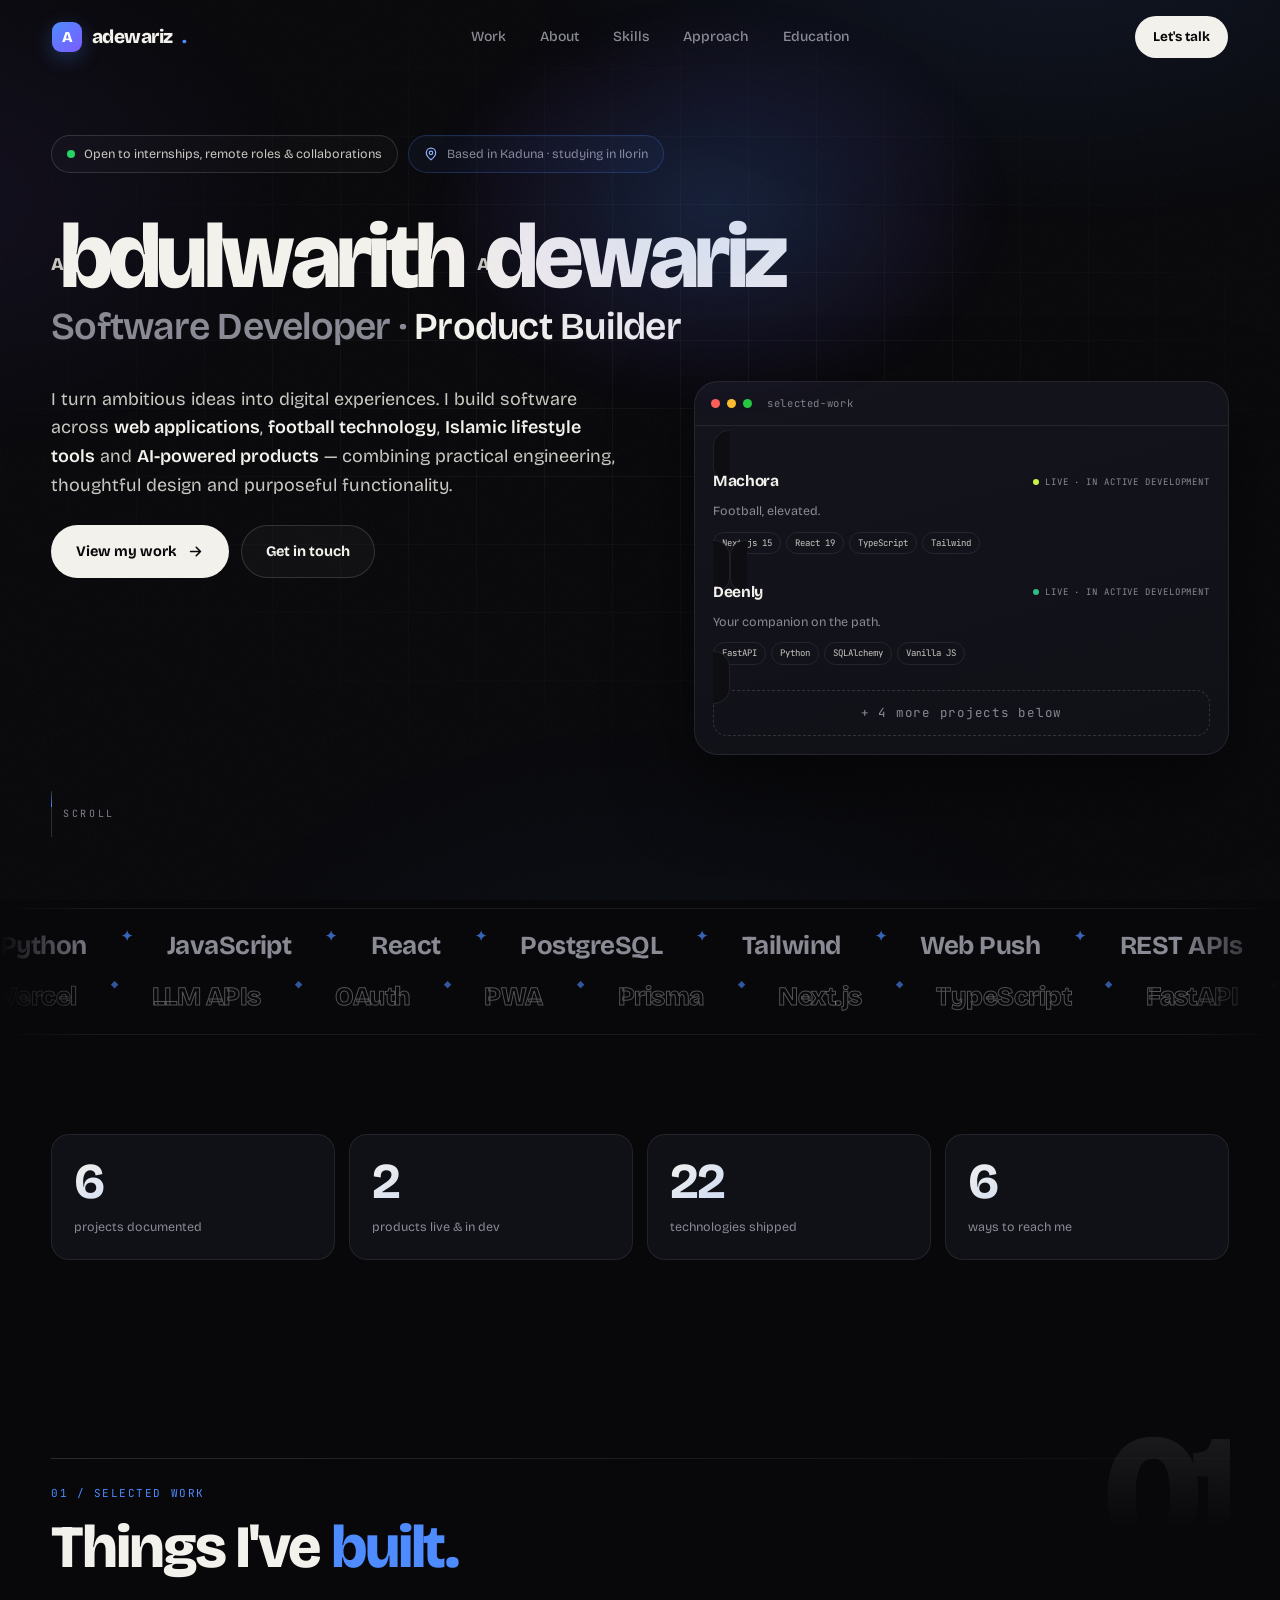
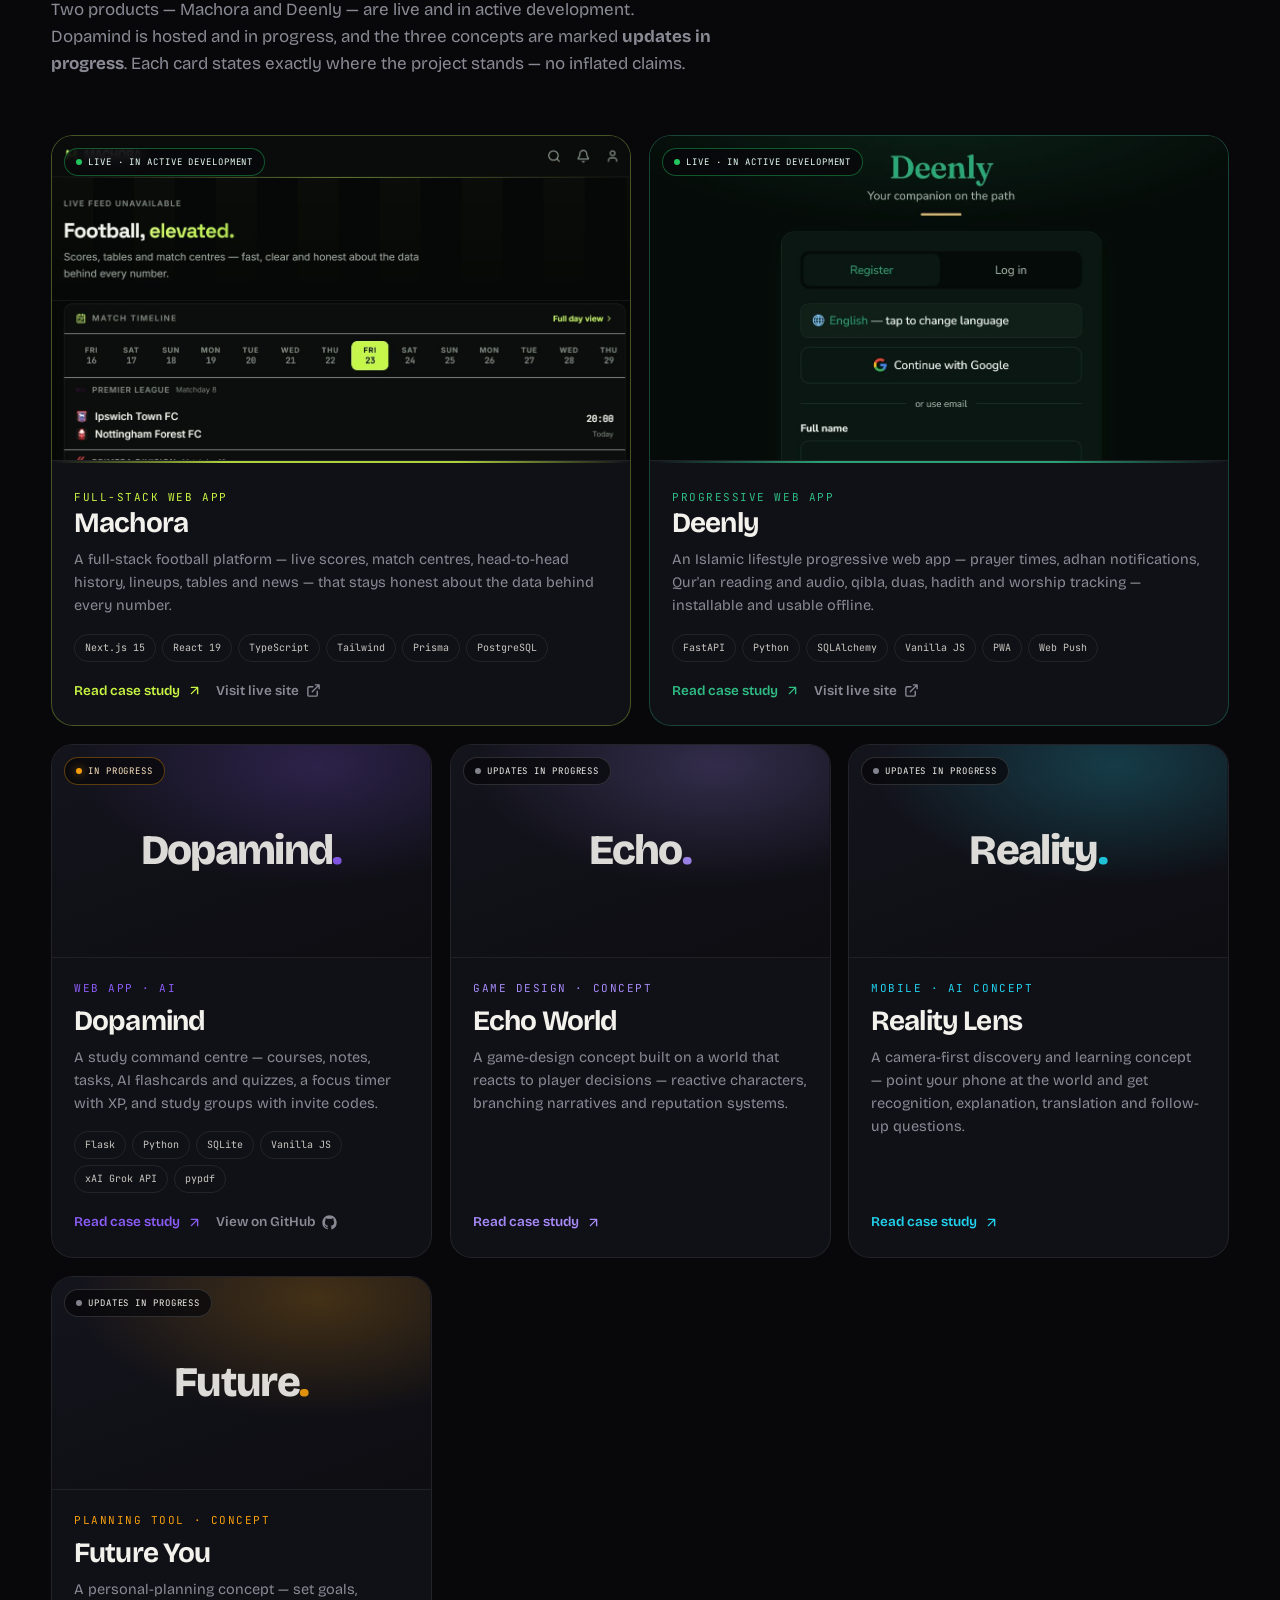
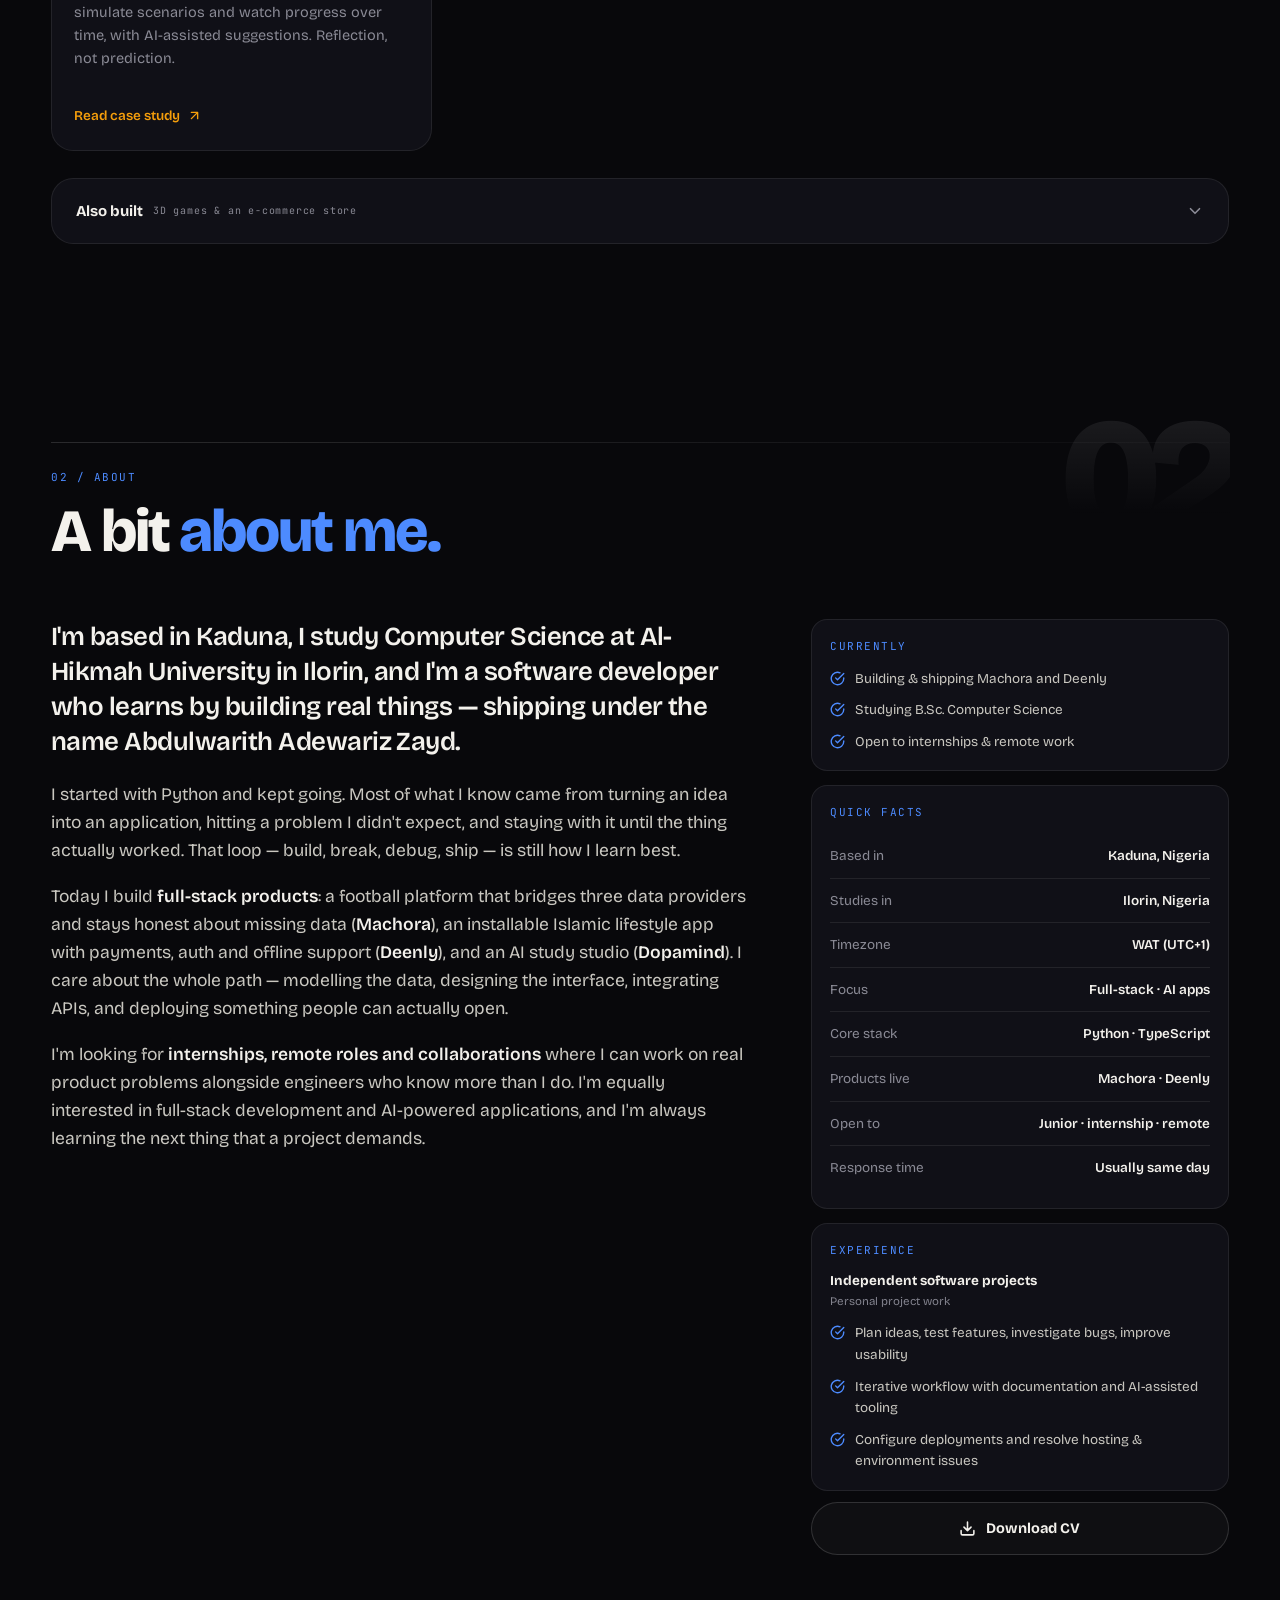
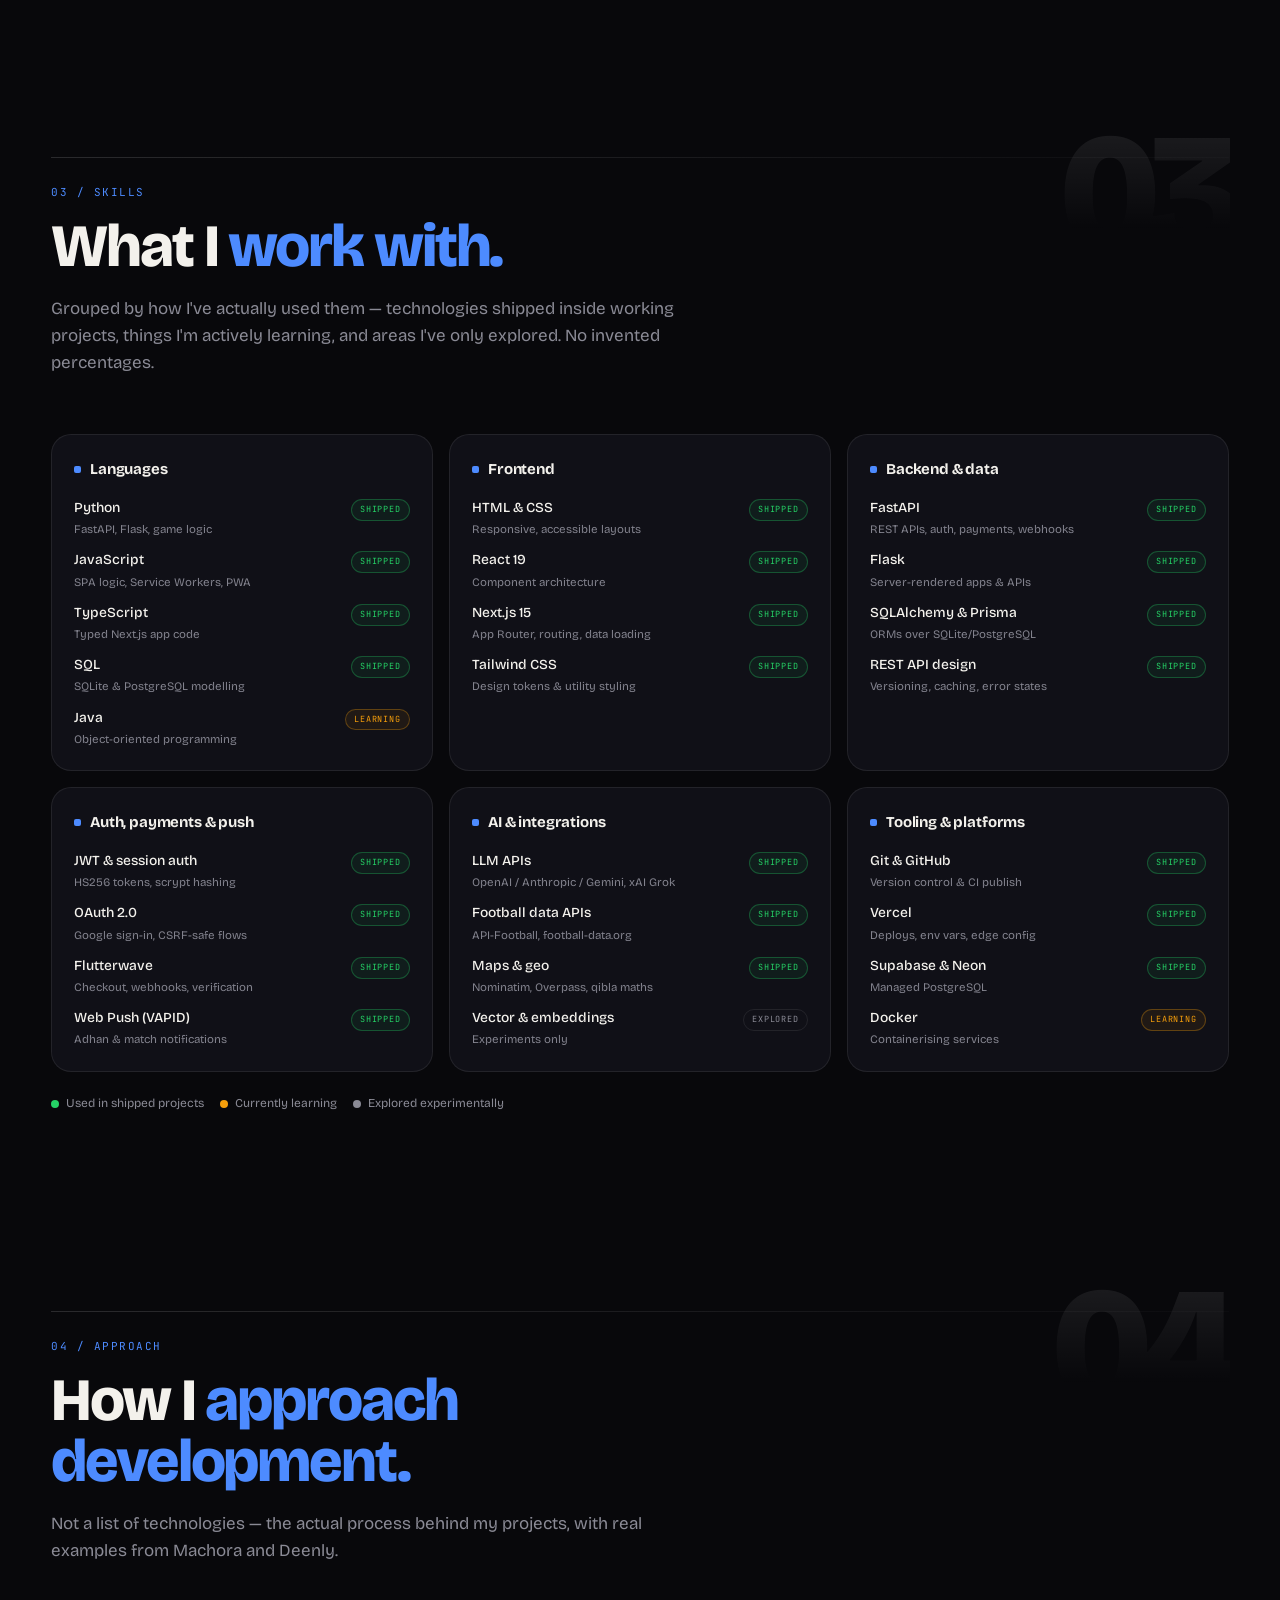
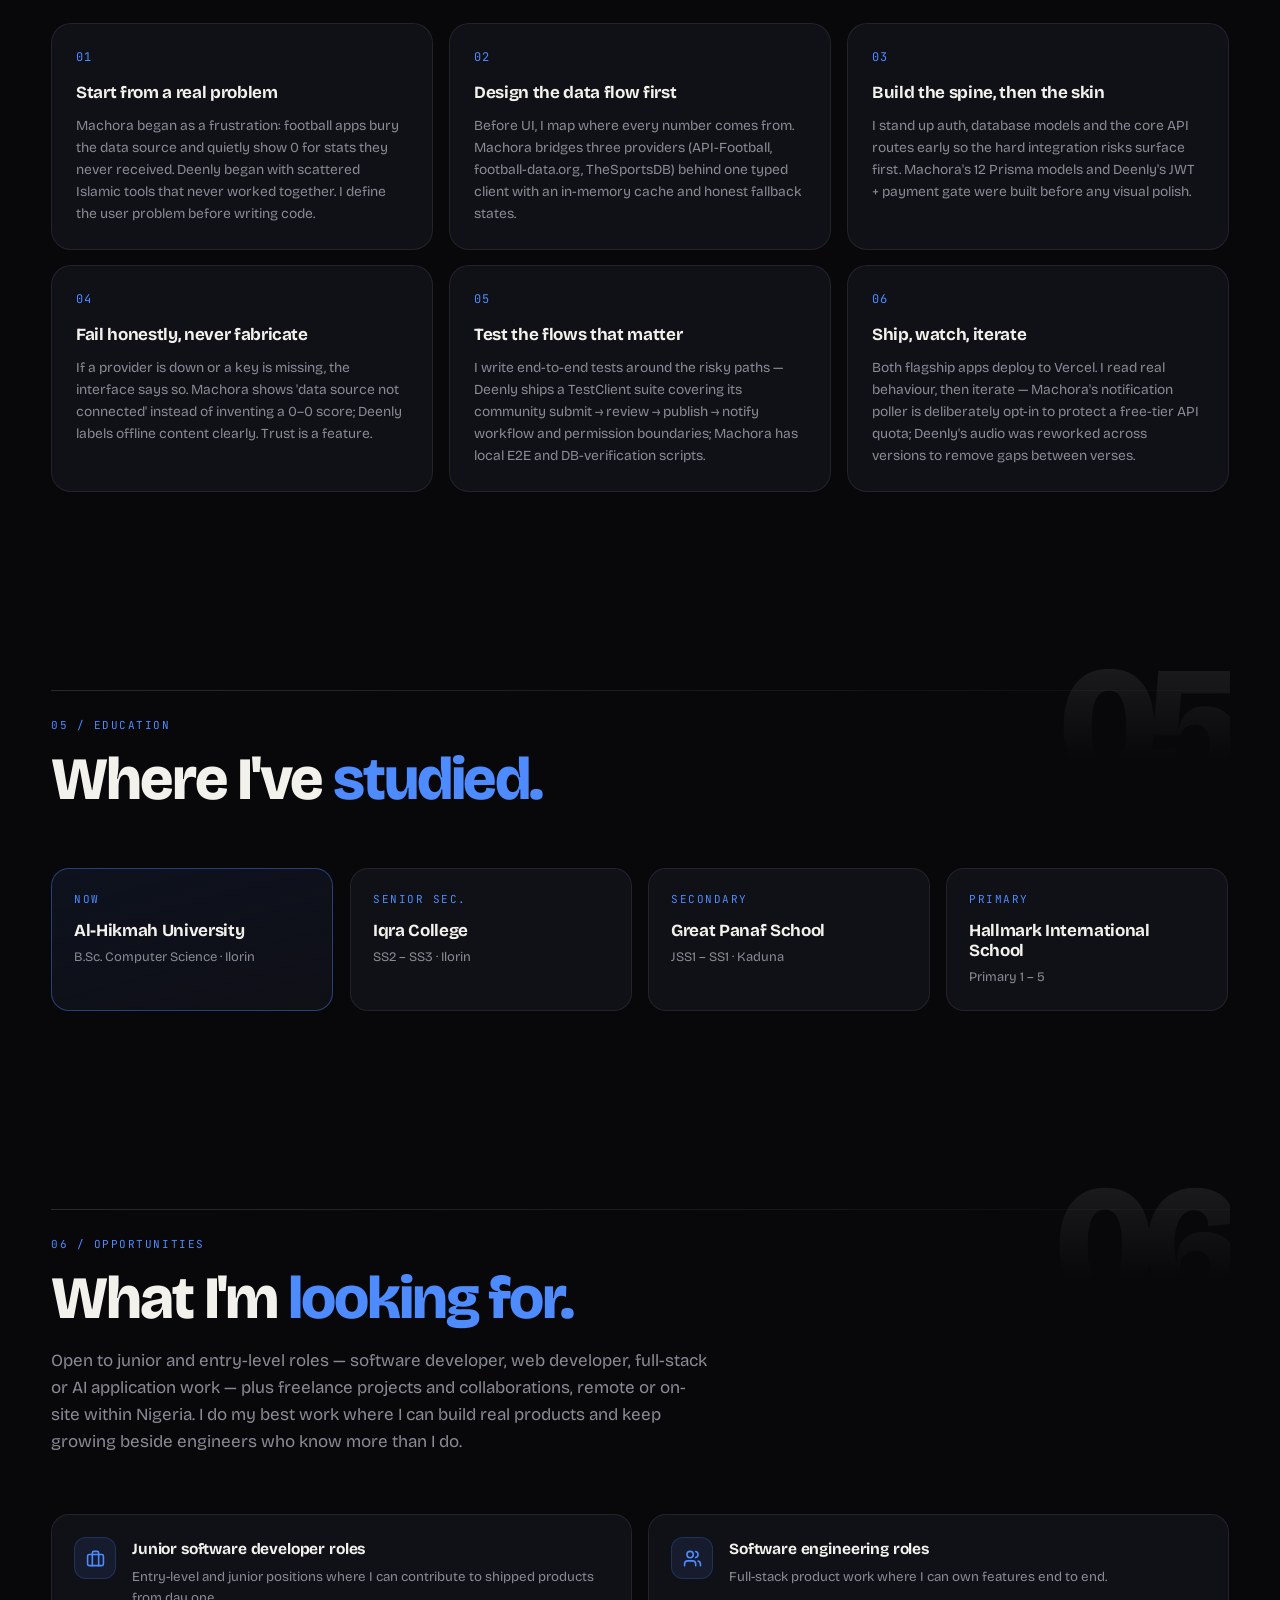
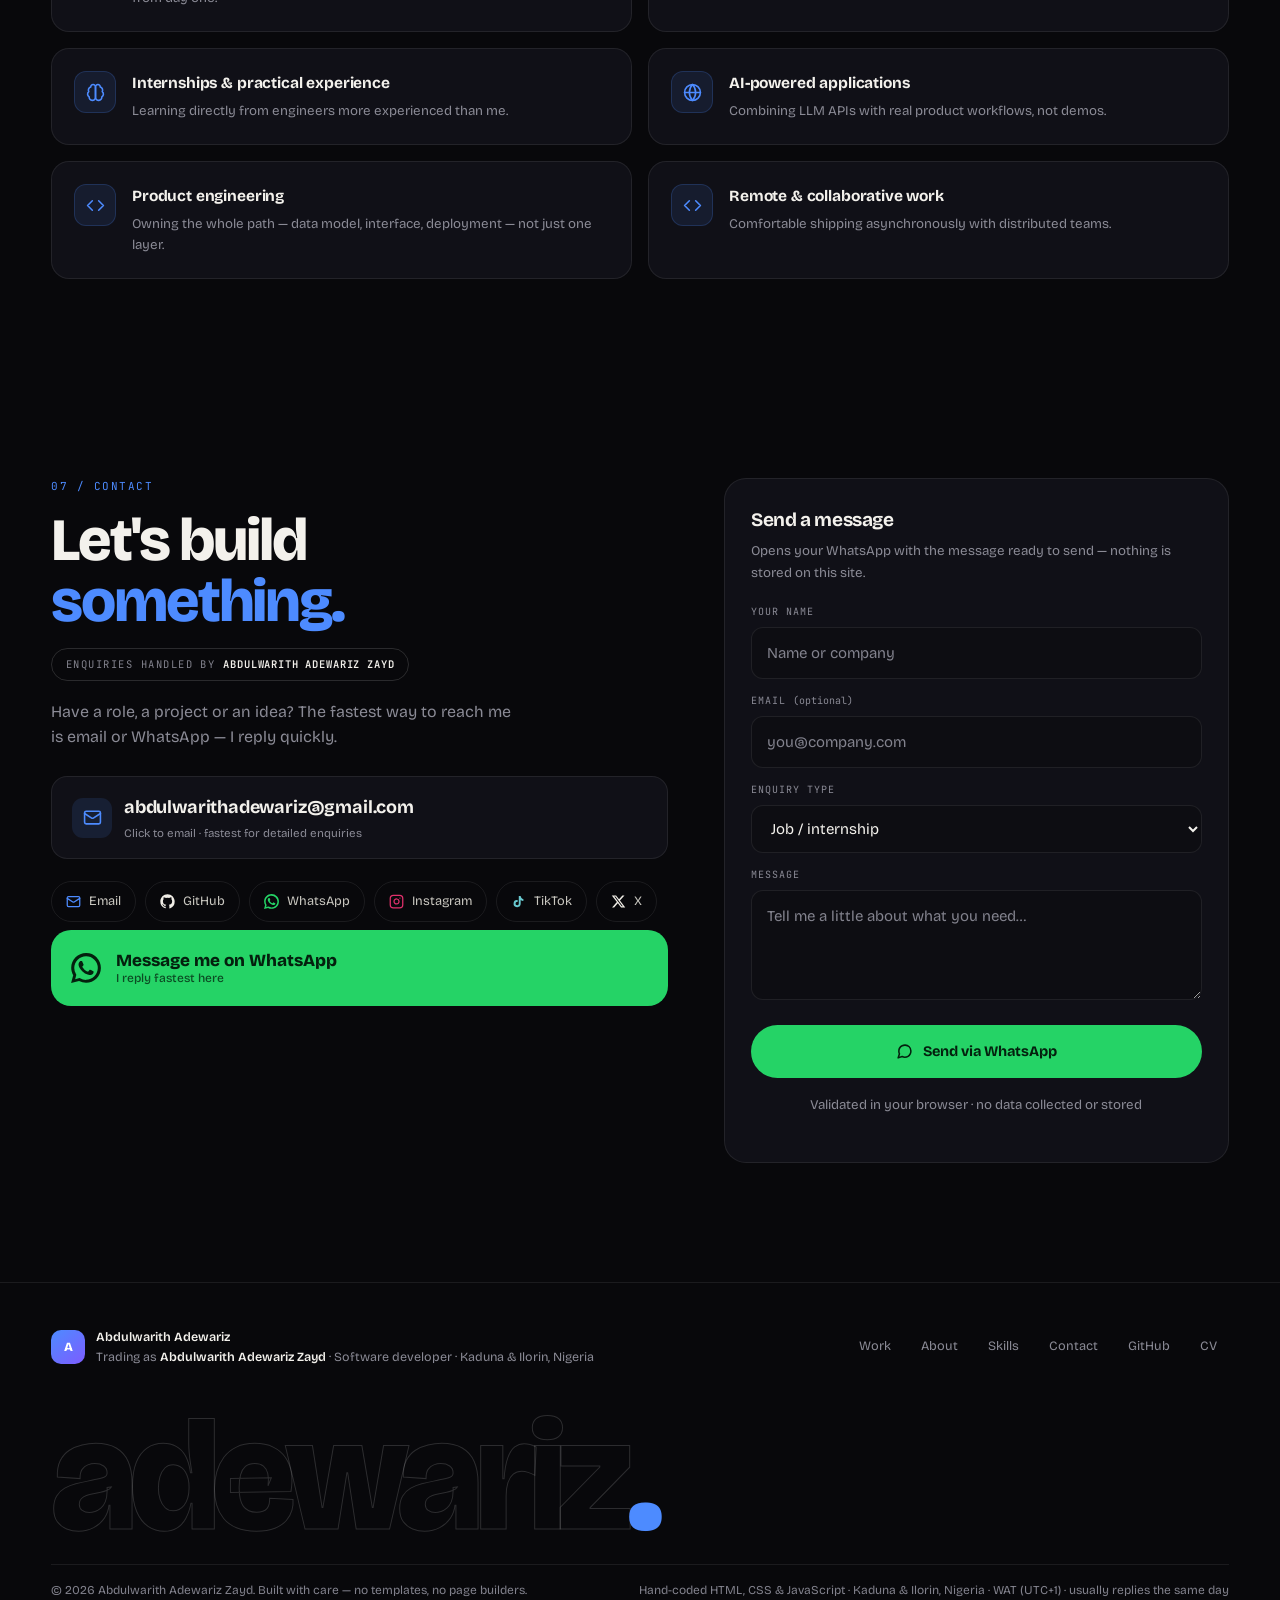
==== index.html @ 11e6216e "SEO: brand-forward title/description, Adewariz og:site_name, Person+WebSite JSON-LD graph, sitemap+r" ====
<!DOCTYPE html>
<html lang="en">
<head>
<meta charset="UTF-8">
<meta name="viewport" content="width=device-width, initial-scale=1, viewport-fit=cover">
<title>Adewariz | Abdulwarith Adewariz — Software Developer Portfolio</title>
<meta name="description" content="Adewariz is the portfolio of Abdulwarith Adewariz, a software developer in Nigeria building full-stack web apps, football technology and AI-powered products. Creator of Machora, Deenly and Dopamind.">
<meta name="author" content="Abdulwarith Adewariz">
<meta name="keywords" content="Abdulwarith Adewariz, Abdulwarith Adewariz Zayd, software developer Nigeria, full-stack developer, Python, FastAPI, Next.js, React, AI applications, Machora, Deenly, portfolio">
<meta name="robots" content="index, follow">
<link rel="canonical" href="https://adewariz.vercel.app/">

<meta name="theme-color" content="#08080b">
<meta name="color-scheme" content="dark">

<!-- Open Graph -->
<meta property="og:type" content="website">
<meta property="og:url" content="https://adewariz.vercel.app/">
<meta property="og:title" content="Adewariz — Abdulwarith Adewariz | Software Developer">
<meta property="og:description" content="Full-stack & AI-powered applications. Creator of Machora (football platform), Deenly (Islamic lifestyle PWA) and Dopamind (AI study studio).">
<meta property="og:image" content="https://adewariz.vercel.app/assets/img/og.png">
<meta property="og:image:width" content="1200">
<meta property="og:image:height" content="630">
<meta property="og:image:alt" content="Adewariz — portfolio of Abdulwarith Adewariz, software developer">
<meta property="og:site_name" content="Adewariz">
<meta property="og:locale" content="en_US">

<!-- Twitter -->
<meta name="twitter:card" content="summary_large_image">
<meta name="twitter:title" content="Adewariz — Abdulwarith Adewariz | Software Developer">
<meta name="twitter:description" content="Full-stack & AI-powered applications. Creator of Machora, Deenly and Dopamind.">
<meta name="twitter:image" content="https://adewariz.vercel.app/assets/img/og.png">
<meta name="twitter:image:alt" content="Adewariz — portfolio of Abdulwarith Adewariz, software developer">

<!-- ============================================================
     GOOGLE SEARCH CONSOLE VERIFICATION
     1. In Google Search Console choose verification by
        "HTML tag" and copy the content value (a long token).
     2. Uncomment the line below and paste the token between
        the quotes — then commit and push.
     <meta name="google-site-verification" content="PASTE_YOUR_TOKEN_HERE">
     ============================================================ -->

<link rel="icon" href="favicon.svg" type="image/svg+xml">
<link rel="apple-touch-icon" href="assets/img/icon-180.png">
<link rel="manifest" href="site.webmanifest">

<link rel="preconnect" href="https://fonts.googleapis.com">
<link rel="preconnect" href="https://fonts.gstatic.com" crossorigin>
<link rel="stylesheet" href="https://fonts.googleapis.com/css2?family=Bricolage+Grotesque:opsz,wght@12..96,400..800&family=JetBrains+Mono:wght@400;500&display=swap">

<script type="application/ld+json">
{
  "@context": "https://schema.org",
  "@graph": [
    {
      "@type": "Person",
      "@id": "https://adewariz.vercel.app/#person",
      "name": "Abdulwarith Adewariz",
      "alternateName": ["Adewariz", "Abdulwarith Adewariz Zayd"],
      "jobTitle": "Software Developer",
      "url": "https://adewariz.vercel.app/",
      "sameAs": [
        "https://github.com/abdulwarithadewariz-ux",
        "https://www.instagram.com/adewarizx18/",
        "https://www.tiktok.com/@adewarizx",
        "https://x.com/adewarizjersey"
      ],
      "knowsAbout": ["Python","JavaScript","TypeScript","React","Next.js","FastAPI","PostgreSQL","Artificial Intelligence"],
      "address": { "@type": "PostalAddress", "addressLocality": "Kaduna", "addressRegion": "Kaduna State", "addressCountry": "NG" },
      "alumniOf": { "@type": "CollegeOrUniversity", "name": "Al-Hikmah University" }
    },
    {
      "@type": "WebSite",
      "@id": "https://adewariz.vercel.app/#website",
      "name": "Adewariz",
      "alternateName": "Abdulwarith Adewariz",
      "url": "https://adewariz.vercel.app/",
      "inLanguage": "en",
      "publisher": { "@id": "https://adewariz.vercel.app/#person" },
      "about": { "@id": "https://adewariz.vercel.app/#person" }
    }
  ]
}
</script>

<link rel="stylesheet" href="style.css">
<script>document.documentElement.classList.add("js");setTimeout(function(){document.documentElement.classList.add("ready")},2600);try{if(sessionStorage.getItem("adz-wipe")==="1"){document.documentElement.classList.add("arriving");sessionStorage.removeItem("adz-wipe");}}catch(e){}</script>
</head>
<body>
<a class="skip" href="#main">Skip to content</a>

<!-- entry curtain: the monogram lands, then the wordmark unfolds out of it -->
<div id="pre" aria-hidden="true">
  <div class="p-cols"><span></span><span></span><span></span></div>
  <div class="p-stage">
    <div class="p-in">
      <div class="p-word">
        <span class="p-a">A<i class="p-ring"></i></span><span class="p-rest"><b style="--i:0">d</b><b style="--i:1">e</b><b style="--i:2">w</b><b style="--i:3">a</b><b style="--i:4">r</b><b style="--i:5">i</b><b style="--i:6">z</b><b class="p-dot" style="--i:7">.</b></span>
        <span class="p-sheen"></span>
      </div>
      <div class="p-sub">software developer <i>·</i> kaduna &amp; ilorin, nigeria</div>
      <div class="p-bar"><b></b></div>
    </div>
    <div class="p-pct"><span id="pPct">0</span><em>%</em></div>
  </div>
</div>

<!-- page-to-page wipe (internal navigation) -->
<div id="wipe" aria-hidden="true"><span></span><span></span><span></span><b class="wm">adewariz<i>.</i></b></div>

<!-- cursor spotlight (desktop only) -->
<div id="spot" aria-hidden="true"></div>

<div id="bar" aria-hidden="true"></div>

<header id="hd">
  <a class="logo" href="#home">
    <span class="lmk" aria-hidden="true">A</span> adewariz<i>.</i>
  </a>
  <nav class="top" id="topnav" aria-label="Primary">
    <a href="#work">Work</a>
    <a href="#about">About</a>
    <a href="#skills">Skills</a>
    <a href="#approach">Approach</a>
    <a href="#path">Education</a>
  </nav>
  <div style="display:flex;gap:10px;align-items:center">
    <a class="hire" href="#contact">Let's talk</a>
    <button class="burger" id="burger" aria-label="Open menu" aria-expanded="false" aria-controls="drawer"><span></span></button>
  </div>
</header>

<nav class="drawer" id="drawer" aria-label="Mobile">
  <a href="#work">Work</a>
  <a href="#about">About</a>
  <a href="#skills">Skills</a>
  <a href="#approach">Approach</a>
  <a href="#path">Education</a>
  <a href="#contact">Contact</a>
</nav>

<main id="main">

<!-- ================= HERO ================= -->
<section id="home" class="hero" aria-label="Introduction">
  <div class="wrap">
    <div class="avail-row">
      <span class="avail"><i aria-hidden="true"></i> <span id="availText">Open to internships, remote roles &amp; collaborations</span></span>
      <span class="avail loc" id="locChip">
        <svg viewBox="0 0 24 24" fill="none" stroke="currentColor" stroke-width="2" stroke-linecap="round" stroke-linejoin="round" aria-hidden="true"><path d="M20 10c0 6-8 12-8 12s-8-6-8-12a8 8 0 0 1 16 0Z"/><circle cx="12" cy="10" r="3"/></svg>
        Based in Kaduna · studying in Ilorin
      </span>
    </div>
    <h1>
      <span class="nm" id="heroName">Abdulwarith Adewariz</span>
      <span class="role">Software Developer · <b>Product Builder</b></span>
    </h1>

    <div class="hero-grid">
      <div class="hero-copy">
        <p class="lead">I turn ambitious ideas into digital experiences. I build software across <b>web applications</b>, <b>football technology</b>, <b>Islamic lifestyle tools</b> and <b>AI-powered products</b> — combining practical engineering, thoughtful design and purposeful functionality.</p>
        <div class="cta">
          <a class="btn btn-p" href="#work">View my work
            <svg viewBox="0 0 24 24" fill="none" stroke="currentColor" stroke-width="2.2" stroke-linecap="round" stroke-linejoin="round" aria-hidden="true"><path d="M5 12h14M13 6l6 6-6 6"/></svg>
          </a>
          <a class="btn btn-g" href="#contact">Get in touch</a>
        </div>
      </div>

      <div class="showcase rv" aria-label="Selected work preview">
        <div class="sc-top" aria-hidden="true"><i></i><i></i><i></i><span>selected-work</span></div>
        <div class="sc-body" id="scBody"><!-- rendered --></div>
      </div>
    </div>

    <a class="scroll-cue" href="#stats" aria-label="scroll down">
      <span class="sc-line" aria-hidden="true"><i></i></span>
      <span class="sc-txt">scroll</span>
    </a>
  </div>
</section>

<!-- ================= MARQUEE ================= -->
<div class="marquee" aria-hidden="true"><div class="mtrack" id="mq"></div><div class="mtrack rev" id="mq2"></div></div>

<!-- ================= STATS ================= -->
<section id="stats" aria-label="At a glance">
  <div class="wrap">
    <div class="stats-row" id="statsRow"><!-- rendered --></div>
  </div>
</section>

<!-- ================= WORK ================= -->
<section id="work" aria-label="Selected projects">
  <div class="wrap">
    <div class="sec-head rv">
      <span class="mono">01 / selected work</span>
      <h2>Things I've <em>built.</em></h2>
      <p>Two products — Machora and Deenly — are live and in active development. Dopamind is hosted and in progress, and the three concepts are marked <b>updates in progress</b>. Each card states exactly where the project stands — no inflated claims.</p>
    </div>
    <div class="feat" id="featGrid"><!-- rendered --></div>
    <div class="pgrid" id="projGrid"><!-- rendered --></div>

    <noscript>
      <div class="pgrid">
        <article class="pcard"><div class="pc-body"><h3><a href="projects/machora.html">Machora</a></h3><p>Full-stack football platform — live scores, match centres and head-to-head history.</p></div></article>
        <article class="pcard"><div class="pc-body"><h3><a href="projects/deenly.html">Deenly</a></h3><p>Installable Islamic lifestyle web app — prayer times, adhan notifications and Qibla direction.</p></div></article>
        <article class="pcard"><div class="pc-body"><h3><a href="projects/dopamind.html">Dopamind</a></h3><p>AI-powered study studio — courses, notes, tasks and AI-generated flashcards.</p></div></article>
        <article class="pcard"><div class="pc-body"><h3><a href="projects/echo-world.html">Echo World</a></h3><p>Game-design concept — an interactive world that remembers players' choices.</p></div></article>
        <article class="pcard"><div class="pc-body"><h3><a href="projects/reality-lens.html">Reality Lens</a></h3><p>Camera-first discovery and learning concept — point your phone, learn about the world.</p></div></article>
        <article class="pcard"><div class="pc-body"><h3><a href="projects/future-you.html">Future You</a></h3><p>Interactive personal-planning concept — goal setting and scenario exploration.</p></div></article>
      </div>
    </noscript>

    <details class="more rv">
      <summary>
        <span class="mg">Also built <small>3D games &amp; an e‑commerce store</small></span>
        <svg class="chev" width="18" height="18" viewBox="0 0 24 24" fill="none" stroke="currentColor" stroke-width="2.2" stroke-linecap="round" stroke-linejoin="round" aria-hidden="true"><path d="M6 9l6 6 6-6"/></svg>
      </summary>
      <div class="more-body" id="moreBody"><!-- rendered --></div>
    </details>
  </div>
</section>

<!-- ================= ABOUT ================= -->
<section id="about" aria-label="About me">
  <div class="wrap">
    <div class="sec-head rv">
      <span class="mono">02 / about</span>
      <h2>A bit <em>about me.</em></h2>
    </div>
    <div class="about-grid">
      <div class="about-copy rv">
        <p class="hi">I'm based in Kaduna, I study Computer Science at Al-Hikmah University in Ilorin, and I'm a software developer who learns by building real things — shipping under the name <b>Abdulwarith Adewariz Zayd</b>.</p>
        <p>I started with Python and kept going. Most of what I know came from turning an idea into an application, hitting a problem I didn't expect, and staying with it until the thing actually worked. That loop — build, break, debug, ship — is still how I learn best.</p>
        <p>Today I build <b>full-stack products</b>: a football platform that bridges three data providers and stays honest about missing data (<b>Machora</b>), an installable Islamic lifestyle app with payments, auth and offline support (<b>Deenly</b>), and an AI study studio (<b>Dopamind</b>). I care about the whole path — modelling the data, designing the interface, integrating APIs, and deploying something people can actually open.</p>
        <p>I'm looking for <b>internships, remote roles and collaborations</b> where I can work on real product problems alongside engineers who know more than I do. I'm equally interested in full-stack development and AI-powered applications, and I'm always learning the next thing that a project demands.</p>
      </div>
      <div class="about-side rv">
        <div class="mini">
          <span class="mono">Currently</span>
          <ul>
            <li><svg viewBox="0 0 24 24" fill="none" stroke="currentColor" stroke-width="2.2" stroke-linecap="round" stroke-linejoin="round" aria-hidden="true"><path d="M22 11.08V12a10 10 0 1 1-5.93-9.14"/><path d="M22 4 12 14.01l-3-3"/></svg> Building &amp; shipping Machora and Deenly</li>
            <li><svg viewBox="0 0 24 24" fill="none" stroke="currentColor" stroke-width="2.2" stroke-linecap="round" stroke-linejoin="round" aria-hidden="true"><path d="M22 11.08V12a10 10 0 1 1-5.93-9.14"/><path d="M22 4 12 14.01l-3-3"/></svg> Studying B.Sc. Computer Science</li>
            <li><svg viewBox="0 0 24 24" fill="none" stroke="currentColor" stroke-width="2.2" stroke-linecap="round" stroke-linejoin="round" aria-hidden="true"><path d="M22 11.08V12a10 10 0 1 1-5.93-9.14"/><path d="M22 4 12 14.01l-3-3"/></svg> Open to internships &amp; remote work</li>
          </ul>
        </div>
        <div class="mini">
          <span class="mono">Quick facts</span>
          <div class="fact"><span>Based in</span><b>Kaduna, Nigeria</b></div>
          <div class="fact"><span>Studies in</span><b>Ilorin, Nigeria</b></div>
          <div class="fact"><span>Timezone</span><b>WAT (UTC+1)</b></div>
          <div class="fact"><span>Focus</span><b>Full-stack · AI apps</b></div>
          <div class="fact"><span>Core stack</span><b>Python · TypeScript</b></div>
          <div class="fact"><span>Products live</span><b>Machora · Deenly</b></div>
          <div class="fact"><span>Open to</span><b>Junior · internship · remote</b></div>
          <div class="fact"><span>Response time</span><b>Usually same day</b></div>
        </div>
        <div class="mini">
          <span class="mono">Experience</span>
          <p class="exp-h"><b>Independent software projects</b><span>Personal project work</span></p>
          <ul>
            <li><svg viewBox="0 0 24 24" fill="none" stroke="currentColor" stroke-width="2.2" stroke-linecap="round" stroke-linejoin="round" aria-hidden="true"><path d="M22 11.08V12a10 10 0 1 1-5.93-9.14"/><path d="M22 4 12 14.01l-3-3"/></svg> Plan ideas, test features, investigate bugs, improve usability</li>
            <li><svg viewBox="0 0 24 24" fill="none" stroke="currentColor" stroke-width="2.2" stroke-linecap="round" stroke-linejoin="round" aria-hidden="true"><path d="M22 11.08V12a10 10 0 1 1-5.93-9.14"/><path d="M22 4 12 14.01l-3-3"/></svg> Iterative workflow with documentation and AI-assisted tooling</li>
            <li><svg viewBox="0 0 24 24" fill="none" stroke="currentColor" stroke-width="2.2" stroke-linecap="round" stroke-linejoin="round" aria-hidden="true"><path d="M22 11.08V12a10 10 0 1 1-5.93-9.14"/><path d="M22 4 12 14.01l-3-3"/></svg> Configure deployments and resolve hosting &amp; environment issues</li>
          </ul>
        </div>
        <a class="btn btn-g" href="assets/cv/abdulwarith-adewariz-cv.pdf" download style="justify-content:center">
          <svg viewBox="0 0 24 24" fill="none" stroke="currentColor" stroke-width="2.2" stroke-linecap="round" stroke-linejoin="round" aria-hidden="true"><path d="M21 15v4a2 2 0 0 1-2 2H5a2 2 0 0 1-2-2v-4M7 10l5 5 5-5M12 15V3"/></svg>
          Download CV
        </a>
      </div>
    </div>
  </div>
</section>

<!-- ================= SKILLS ================= -->
<section id="skills" aria-label="Technical skills">
  <div class="wrap">
    <div class="sec-head rv">
      <span class="mono">03 / skills</span>
      <h2>What I <em>work with.</em></h2>
      <p>Grouped by how I've actually used them — technologies shipped inside working projects, things I'm actively learning, and areas I've only explored. No invented percentages.</p>
    </div>
    <div class="skills-grid" id="skillsGrid"><!-- rendered --></div>
    <div class="sk-legend rv">
      <div><i style="background:#25d366"></i> Used in shipped projects</div>
      <div><i style="background:#f59e0b"></i> Currently learning</div>
      <div><i style="background:#8a8a95"></i> Explored experimentally</div>
    </div>
  </div>
</section>

<!-- ================= APPROACH ================= -->
<section id="approach" aria-label="How I approach development">
  <div class="wrap">
    <div class="sec-head rv">
      <span class="mono">04 / approach</span>
      <h2>How I <em>approach development.</em></h2>
      <p>Not a list of technologies — the actual process behind my projects, with real examples from Machora and Deenly.</p>
    </div>
    <div class="appr-grid" id="apprGrid"><!-- rendered --></div>
  </div>
</section>

<!-- ================= EDUCATION ================= -->
<section id="path" aria-label="Education">
  <div class="wrap">
    <div class="sec-head rv">
      <span class="mono">05 / education</span>
      <h2>Where I've <em>studied.</em></h2>
    </div>
    <div class="edu-grid" id="eduGrid"><!-- rendered --></div>
  </div>
</section>

<!-- ================= CAREER ================= -->
<section id="career" aria-label="Career interests">
  <div class="wrap">
    <div class="sec-head rv">
      <span class="mono">06 / opportunities</span>
      <h2>What I'm <em>looking for.</em></h2>
      <p>Open to junior and entry-level roles — software developer, web developer, full-stack or AI application work — plus freelance projects and collaborations, remote or on-site within Nigeria. I do my best work where I can build real products and keep growing beside engineers who know more than I do.</p>
    </div>
    <div class="intr-grid" id="intrGrid"><!-- rendered --></div>
  </div>
</section>

<!-- ================= CONTACT ================= -->
<section id="contact" aria-label="Contact">
  <div class="wrap contact-grid">
    <div class="contact-lead rv">
      <span class="mono" style="color:var(--a);display:block;margin-bottom:14px">07 / contact</span>
      <h2>Let's build <em>something.</em></h2>
      <span class="biz-tag">Enquiries handled by <b>Abdulwarith Adewariz Zayd</b></span>
      <p style="color:var(--mut);margin-top:18px;max-width:46ch">Have a role, a project or an idea? The fastest way to reach me is email or WhatsApp — I reply quickly.</p>

      <a class="big-mail" href="mailto:abdulwarithadewariz@gmail.com?subject=Hello%20Abdulwarith" id="mailCard">
        <span class="cmk" aria-hidden="true"><svg viewBox="0 0 24 24" fill="none" stroke="currentColor" stroke-width="2" stroke-linecap="round" stroke-linejoin="round"><rect x="2" y="4" width="20" height="16" rx="2"/><path d="m22 7-8.97 5.7a1.94 1.94 0 0 1-2.06 0L2 7"/></svg></span>
        <span>
          <b>abdulwarithadewariz@gmail.com</b>
          <small>Click to email · fastest for detailed enquiries</small>
        </span>
      </a>

      <div class="c-socials" id="cSocials"><!-- rendered --></div>

      <a class="wa-cta" href="https://wa.link/xkqug4" target="_blank" rel="noopener noreferrer">
        <svg viewBox="0 0 24 24" fill="currentColor" aria-hidden="true" style="width:30px;height:30px;flex:none"><path d="M17.47 14.38c-.3-.15-1.75-.86-2.02-.96-.27-.1-.47-.15-.67.15-.2.3-.77.96-.95 1.16-.17.2-.35.22-.65.07-.3-.15-1.25-.46-2.38-1.47-.88-.78-1.47-1.75-1.65-2.05-.17-.3-.02-.46.13-.6.13-.13.3-.35.45-.52.15-.17.2-.3.3-.5.1-.2.05-.37-.02-.52-.08-.15-.67-1.6-.92-2.2-.24-.58-.49-.5-.67-.5h-.57c-.2 0-.52.07-.8.37-.27.3-1.04 1.02-1.04 2.48s1.07 2.88 1.22 3.08c.15.2 2.1 3.2 5.08 4.49.71.3 1.26.48 1.7.62.71.22 1.36.19 1.87.12.57-.09 1.75-.72 2-1.4.25-.7.25-1.28.17-1.4-.07-.13-.27-.2-.57-.35ZM12.04 21.5h-.01a9.4 9.4 0 0 1-4.8-1.32l-.34-.2-3.57.94.95-3.48-.22-.36a9.38 9.38 0 0 1-1.44-5.01c0-5.18 4.22-9.4 9.42-9.4a9.35 9.35 0 0 1 6.66 2.76 9.32 9.32 0 0 1 2.75 6.65c0 5.18-4.22 9.4-9.4 9.4ZM20.5 3.49A11.8 11.8 0 0 0 12.04 0C5.5 0 .18 5.32.17 11.86c0 2.09.55 4.13 1.6 5.93L.07 24l6.35-1.66a11.85 11.85 0 0 0 5.62 1.43h.01c6.54 0 11.87-5.32 11.87-11.86 0-3.16-1.24-6.14-3.42-8.32Z"/></svg>
        <span>Message me on WhatsApp<small>I reply fastest here</small></span>
      </a>
    </div>

    <form class="form rv" id="cform" novalidate>
      <h3>Send a message</h3>
      <p>Opens your WhatsApp with the message ready to send — nothing is stored on this site.</p>

      <div class="field" id="f-name">
        <label for="i-name">Your name</label>
        <input id="i-name" name="name" type="text" placeholder="Name or company" autocomplete="name" required>
        <span class="msg">Please enter your name.</span>
      </div>
      <div class="field" id="f-email">
        <label for="i-email">Email <span style="text-transform:none;letter-spacing:0">(optional)</span></label>
        <input id="i-email" name="email" type="email" placeholder="you@company.com" autocomplete="email">
        <span class="msg">That email doesn't look right.</span>
      </div>
      <div class="field" id="f-type">
        <label for="i-type">Enquiry type</label>
        <select id="i-type" name="type">
          <option>Job / internship</option>
          <option>Freelance project</option>
          <option>Collaboration</option>
          <option>Just saying hello</option>
        </select>
      </div>
      <div class="field" id="f-msg">
        <label for="i-msg">Message</label>
        <textarea id="i-msg" name="message" placeholder="Tell me a little about what you need…" required></textarea>
        <span class="msg">Please add a short message.</span>
      </div>

      <button class="btn btn-wa" type="submit">
        <svg viewBox="0 0 24 24" fill="none" stroke="currentColor" stroke-width="2.2" stroke-linecap="round" stroke-linejoin="round" aria-hidden="true"><path d="M21 11.5a8.38 8.38 0 0 1-.9 3.8 8.5 8.5 0 0 1-7.6 4.7 8.38 8.38 0 0 1-3.8-.9L3 21l1.9-5.7a8.38 8.38 0 0 1-.9-3.8 8.5 8.5 0 0 1 4.7-7.6 8.38 8.38 0 0 1 3.8-.9h.5a8.48 8.48 0 0 1 8 8v.5z"/></svg>
        Send via WhatsApp
      </button>
      <p class="form-note">Validated in your browser · no data collected or stored</p>
    </form>
  </div>
</section>

</main>

<footer>
  <div class="wrap foot">
    <div class="fl">
      <span class="lmk" aria-hidden="true" style="width:34px;height:34px;border-radius:10px;display:grid;place-items:center;background:linear-gradient(140deg,var(--a),#7d5cff);color:#fff;font-weight:800">A</span>
      <span>
        <b>Abdulwarith Adewariz</b><br>
        <span>Trading as <b>Abdulwarith Adewariz Zayd</b> · Software developer · Kaduna &amp; Ilorin, Nigeria</span>
      </span>
    </div>
    <nav aria-label="Footer">
      <a href="#work">Work</a>
      <a href="#about">About</a>
      <a href="#skills">Skills</a>
      <a href="#contact">Contact</a>
      <a href="https://github.com/abdulwarithadewariz-ux" target="_blank" rel="noopener noreferrer">GitHub</a>
      <a href="assets/cv/abdulwarith-adewariz-cv.pdf" download>CV</a>
    </nav>
    <b class="f-big" aria-hidden="true">adewariz<i>.</i></b>
    <div class="fc">
      <span>© <span id="yr">2026</span> Abdulwarith Adewariz Zayd. Built with care — no templates, no page builders.</span>
      <span id="builtNote">Hand-coded HTML, CSS &amp; JavaScript · Kaduna &amp; Ilorin, Nigeria · WAT (UTC+1) · usually replies the same day</span>
    </div>
  </div>
</footer>

<div class="copy-toast" id="toast" role="status" aria-live="polite"></div>

<nav id="bn" aria-label="Quick nav">
  <a href="#home"><svg viewBox="0 0 24 24" fill="none" stroke="currentColor" stroke-width="2" stroke-linecap="round" stroke-linejoin="round" aria-hidden="true"><path d="m3 9 9-7 9 7v11a2 2 0 0 1-2 2H5a2 2 0 0 1-2-2z"/><path d="M9 22V12h6v10"/></svg>Home</a>
  <a href="#work"><svg viewBox="0 0 24 24" fill="none" stroke="currentColor" stroke-width="2" stroke-linecap="round" stroke-linejoin="round" aria-hidden="true"><rect x="2" y="7" width="20" height="14" rx="2"/><path d="M16 21V5a2 2 0 0 0-2-2h-4a2 2 0 0 0-2 2v16"/></svg>Work</a>
  <a href="#skills"><svg viewBox="0 0 24 24" fill="none" stroke="currentColor" stroke-width="2" stroke-linecap="round" stroke-linejoin="round" aria-hidden="true"><path d="m13 2-9 12h7l-2 8 9-12h-7z"/></svg>Skills</a>
  <a href="#contact"><svg viewBox="0 0 24 24" fill="none" stroke="currentColor" stroke-width="2" stroke-linecap="round" stroke-linejoin="round" aria-hidden="true"><path d="M21 15a2 2 0 0 1-2 2H7l-4 4V5a2 2 0 0 1 2-2h14a2 2 0 0 1 2 2z"/></svg>Contact</a>
</nav>

<script src="data.js"></script>
<script src="script.js"></script>
</body>
</html>
---- style.css ----
/* =========================================================================
   Adewariz — portfolio design system
   Dark-first, premium, distinctive. Single stylesheet for the whole site.
   ========================================================================= */

/* ---- tokens ---- */
:root{
  --bg:#08080b;
  --bg-2:#0d0d12;
  --card:#101017;
  --card-2:#14141d;
  --ink:#f3f1ec;
  --ink-2:#c9c7c0;
  --mut:#8a8a95;
  --dim:#82828d;
  --a:#4d8bff;
  --a-2:#8fb4ff;
  --a-glow:rgba(77,139,255,.28);
  --wa:#25d366;
  --line:rgba(255,255,255,.08);
  --line-2:rgba(255,255,255,.14);
  --f:"Bricolage Grotesque",system-ui,sans-serif;
  --m:"JetBrains Mono",ui-monospace,monospace;
  --ease:cubic-bezier(.22,.61,.36,1);
  --ease-out:cubic-bezier(.16,1,.3,1);
  --ease-in-out:cubic-bezier(.76,0,.24,1);
  --ease-spring:cubic-bezier(.34,1.56,.64,1);
  --r:18px;
  --maxw:1180px;
  --stg:.06s; /* base stagger step for grid reveals */
}

*,*::before,*::after{margin:0;padding:0;box-sizing:border-box;-webkit-tap-highlight-color:transparent}
html{scroll-behavior:smooth;-webkit-text-size-adjust:100%}
body{
  background:var(--bg);color:var(--ink);font-family:var(--f);
  line-height:1.6;overflow-x:hidden;
  -webkit-font-smoothing:antialiased;text-rendering:optimizeLegibility;
}
body.lock{overflow:hidden}
img{max-width:100%;display:block}
a{color:inherit;text-decoration:none}
button,input,textarea,select{font:inherit;color:inherit}
:focus-visible{outline:2px solid var(--a);outline-offset:3px;border-radius:6px}
::selection{background:var(--a);color:#fff}

.mono{font-family:var(--m);font-size:11px;letter-spacing:.14em;text-transform:uppercase}
.skip{position:absolute;left:-9999px;top:0;background:var(--a);color:#fff;padding:12px 18px;z-index:9999;border-radius:0 0 10px 0}
.skip:focus{left:0}

/* subtle page grain + aurora */
body::before{
  content:"";position:fixed;inset:0;z-index:-3;pointer-events:none;
  background:
    radial-gradient(900px 500px at 82% -8%, rgba(77,139,255,.10), transparent 60%),
    radial-gradient(700px 480px at -6% 22%, rgba(140,90,255,.08), transparent 55%),
    radial-gradient(800px 600px at 50% 120%, rgba(77,139,255,.06), transparent 60%);
}
body::after{
  content:"";position:fixed;inset:0;z-index:-2;pointer-events:none;opacity:.035;
  background-image:url("data:image/svg+xml,%3Csvg xmlns='http://www.w3.org/2000/svg' width='140' height='140'%3E%3Cfilter id='n'%3E%3CfeTurbulence type='fractalNoise' baseFrequency='.85' numOctaves='3'/%3E%3C/filter%3E%3Crect width='100%25' height='100%25' filter='url(%23n)'/%3E%3C/svg%3E");
}

.wrap{width:min(var(--maxw),92%);margin-inline:auto}

/* ---- scroll progress ---- */
#bar{position:fixed;top:0;left:0;height:2px;width:0;
  background:linear-gradient(90deg,var(--a),var(--a-2));z-index:900;transition:width .1s linear}

/* ---- preloader (entry curtain) — monogram in, wordmark unfolds out of it ---- */
#pre{position:fixed;inset:0;display:grid;place-items:center;z-index:9999;overflow:hidden;
  animation:preFail .01s linear 3.6s forwards}
@keyframes preFail{to{opacity:0;visibility:hidden;pointer-events:none}}
html:not(.js) #pre{display:none}
#pre .p-cols{position:absolute;inset:0;display:grid;grid-template-columns:repeat(3,1fr)}
#pre .p-cols span{background:linear-gradient(180deg,#0a0a11,#131320);
  transition:transform .66s var(--ease-in-out)}
#pre .p-cols span:nth-child(2){transition-delay:.07s}
#pre .p-cols span:nth-child(3){transition-delay:.14s}
#pre::after{content:"";position:absolute;inset:0;pointer-events:none;opacity:.6;
  background:radial-gradient(700px 340px at 50% 42%,rgba(77,139,255,.16),transparent 66%)}
#pre.gone .p-cols span{transform:translateY(-101%)}
#pre.gone{visibility:hidden;transition:visibility 0s 1s}

/* the wordmark itself */
#pre .p-stage{position:absolute;inset:0;display:grid;place-items:center;
  transition:opacity .38s var(--ease),transform .55s var(--ease);will-change:transform,opacity}
#pre.gone .p-stage{opacity:0;transform:translateY(-20px) scale(.94)}
#pre .p-in{text-align:center}
#pre .p-word{position:relative;display:inline-flex;align-items:baseline;
  font-weight:800;font-size:clamp(40px,11.5vw,88px);letter-spacing:-.045em;color:var(--ink);
  filter:drop-shadow(0 24px 46px rgba(0,0,0,.5))}
#pre .p-a{position:relative;display:inline-block;line-height:1}
#pre .p-ring{position:absolute;left:50%;top:50%;width:1.5em;height:1.5em;margin:-.75em 0 0 -.75em;
  border-radius:50%;border:1px solid rgba(255,255,255,.2);opacity:0}
#pre .p-rest{display:inline-flex;line-height:1}
#pre .p-rest b{display:inline-block;font-weight:800}
#pre .p-dot{color:var(--a)}
#pre .p-sub{margin-top:18px;font-family:var(--m);font-size:10.5px;letter-spacing:.3em;
  text-transform:uppercase;color:var(--dim);opacity:0}
#pre .p-sub i{font-style:normal;color:var(--a);padding:0 2px}
#pre .p-bar{width:min(300px,62vw);height:2px;background:var(--line);margin:24px auto 0;
  overflow:hidden;border-radius:2px}
#pre .p-bar b{display:block;height:100%;width:100%;transform-origin:left;transform:scaleX(0);
  background:linear-gradient(90deg,var(--a),var(--a-2))}
#pre .p-pct{position:absolute;right:clamp(16px,5vw,52px);bottom:clamp(14px,4vw,44px);
  font-family:var(--m);font-weight:600;font-size:clamp(30px,6.4vw,52px);letter-spacing:-.02em;
  color:var(--mut);opacity:0;line-height:1}
#pre .p-pct em{font-size:.38em;font-style:normal;opacity:.55;vertical-align:super;margin-left:2px}
#pre .p-sheen{position:absolute;inset:-30% -40%;pointer-events:none;opacity:0;mix-blend-mode:soft-light;
  background:linear-gradient(105deg,transparent 42%,rgba(255,255,255,.65) 50%,transparent 58%)}

/* --- choreography (JS adds .run the moment it boots) --- */
html.js #pre .p-a{opacity:0;transform:scale(.5) rotate(-12deg);filter:blur(12px)}
html.js #pre .p-rest{clip-path:inset(0 100% -30% 0)}
html.js #pre .p-rest b{opacity:0;transform:translateX(-.42em) rotate(-6deg)}
html.js #pre .p-bar b{transform:scaleX(0)}
html.js #pre.run .p-a{animation:markIn .85s var(--ease-out) .12s forwards}
html.js #pre.run .p-ring{animation:sonar 1.5s var(--ease-out) .3s 2}
html.js #pre.run .p-rest{animation:unfold .95s var(--ease-out) .6s forwards}
html.js #pre.run .p-rest b{animation:letterOut .6s var(--ease-out) forwards;
  animation-delay:calc(var(--i)*.045s + .62s)}
html.js #pre.run .p-rest .p-dot{animation:dotPop .55s var(--ease-spring) 1.2s both}
html.js #pre.run .p-sheen{animation:sheenGo 1.1s var(--ease) 1.15s both}
html.js #pre.run .p-sub{animation:preUp .8s var(--ease) 1s forwards}
html.js #pre.run .p-pct{animation:preUp .8s var(--ease) .45s forwards}
html.js #pre.run .p-bar b{animation:barGrow 1.9s cubic-bezier(.7,0,.2,1) .25s forwards}
@keyframes markIn{60%{filter:blur(0)}to{opacity:1;transform:none;filter:blur(0)}}
@keyframes sonar{0%{opacity:.85;transform:scale(.6)}100%{opacity:0;transform:scale(1.5)}}
@keyframes unfold{to{clip-path:inset(0 -8% -30% 0)}}
@keyframes letterOut{to{opacity:1;transform:none}}
@keyframes dotPop{0%{opacity:0;transform:scale(0)}62%{opacity:1;transform:scale(1.28)}100%{opacity:1;transform:scale(1)}}
@keyframes sheenGo{0%{opacity:0;transform:translateX(-72%)}28%{opacity:1}100%{opacity:0;transform:translateX(72%)}}
@keyframes preUp{from{opacity:0;transform:translateY(12px)}to{opacity:1;transform:none}}
@keyframes barGrow{to{transform:scaleX(1)}}
/* repeat visit — the same choreography, compressed */
#pre.quick .p-a,#pre.quick .p-rest,#pre.quick .p-rest b,#pre.quick .p-sheen,
#pre.quick .p-sub,#pre.quick .p-pct,#pre.quick .p-bar b,#pre.quick .p-ring{animation-duration:.3s!important;animation-delay:.05s!important}

/* ---- page-to-page wipe ---- */
#wipe{position:fixed;inset:0;z-index:960;pointer-events:none;display:grid;grid-template-columns:repeat(3,1fr)}
#wipe span{background:linear-gradient(180deg,#0b0b12,#14141e);
  transform:translateY(-101%);transition:transform .55s var(--ease-in-out)}
#wipe span:nth-child(2){transition-delay:.06s}
#wipe span:nth-child(3){transition-delay:.12s}
body.leaving #wipe span{transform:translateY(0)}
html.arriving #wipe span{transform:translateY(0);transition:none}
html.arriving.ready #wipe span{transform:translateY(101%)}
html.arriving.ready #wipe span:nth-child(1){transition-delay:.05s}
html.arriving.ready #wipe span:nth-child(2){transition-delay:.13s}
html.arriving.ready #wipe span:nth-child(3){transition-delay:.21s}
/* monogram stamped on the curtain while it travels */
#wipe .wm{position:absolute;inset:0;display:grid;place-items:center;opacity:0;transform:scale(.9);
  font-weight:800;font-size:clamp(24px,5vw,46px);letter-spacing:-.045em;color:var(--ink);
  transition:opacity .3s var(--ease),transform .5s var(--ease)}
#wipe .wm i{color:var(--a);font-style:normal}
body.leaving #wipe .wm,html.arriving #wipe .wm{opacity:1;transform:none;transition-delay:.22s}
html.arriving.ready #wipe .wm{opacity:0;transform:scale(1.08);transition-delay:0s}

/* ---- cursor spotlight (desktop) ---- */
#spot{position:fixed;top:0;left:0;width:520px;height:520px;margin:-260px 0 0 -260px;z-index:-1;
  pointer-events:none;opacity:0;transition:opacity .5s var(--ease);
  background:radial-gradient(circle,rgba(77,139,255,.13),rgba(125,92,255,.05) 42%,transparent 68%);
  will-change:transform}
@media(pointer:fine){html.js #spot.on{opacity:1}}

/* ---- custom scrollbar ---- */
::-webkit-scrollbar{width:11px}
::-webkit-scrollbar-track{background:#0a0a0e}
::-webkit-scrollbar-thumb{background:#22222e;border:3px solid #0a0a0e;border-radius:20px}
::-webkit-scrollbar-thumb:hover{background:var(--a)}
html{scrollbar-color:#22222e #0a0a0e;scrollbar-width:thin}

/* ---- header ---- */
header{position:fixed;top:0;left:0;right:0;z-index:800;
  display:flex;align-items:center;justify-content:space-between;
  padding:16px clamp(18px,5vw,52px);
  background:rgba(8,8,11,0);backdrop-filter:blur(0px);
  border-bottom:1px solid transparent;transition:background .35s,border-color .35s,backdrop-filter .35s}
header.s{background:rgba(8,8,11,.72);backdrop-filter:blur(14px) saturate(1.3);border-bottom-color:var(--line)}
.logo{display:flex;align-items:center;gap:10px;font-weight:800;font-size:19px;letter-spacing:-.03em}
.logo .lmk{width:30px;height:30px;border-radius:9px;display:grid;place-items:center;
  background:linear-gradient(140deg,var(--a),#7d5cff);color:#fff;font-size:15px;font-weight:800;
  box-shadow:0 6px 20px var(--a-glow)}
.logo i{color:var(--a);font-style:normal}
nav.top{display:flex;align-items:center;gap:4px;position:relative}
nav.top a{padding:9px 15px;font-size:14px;color:var(--mut);border-radius:50px;position:relative;z-index:1;
  transition:color .25s var(--ease),transform .3s var(--ease);font-weight:500}
nav.top a:hover{color:var(--ink);transform:translateY(-1px)}
nav.top a.on{color:var(--ink)}
nav.top a.on::after{content:"";position:absolute;left:50%;bottom:4px;width:14px;height:2px;margin-left:-7px;
  border-radius:2px;background:var(--a);transform-origin:center;
  animation:navdot .45s var(--ease-spring) both}
@keyframes navdot{from{transform:scaleX(0);opacity:0}to{transform:scaleX(1);opacity:1}}
/* sliding pill shared by hover + active state */
.nav-ind{position:absolute;top:0;left:0;height:100%;border-radius:50px;pointer-events:none;z-index:0;
  background:rgba(255,255,255,.055);box-shadow:inset 0 0 0 1px var(--line-2);opacity:0;
  width:0;transition:transform .48s var(--ease-spring),width .48s var(--ease-spring),opacity .3s var(--ease)}
.nav-ind.on{opacity:1}
.hire{display:inline-flex;align-items:center;gap:8px;padding:10px 18px;border-radius:50px;
  background:var(--ink);color:#08080b;font-weight:700;font-size:13.5px;position:relative;overflow:hidden;
  transform:translate3d(var(--mag-x,0px),calc(var(--mag-y,0px) + var(--lift,0px)),0);
  transition:transform .38s var(--ease-spring),box-shadow .3s}
.hire::after{content:"";position:absolute;top:0;left:-120%;width:60%;height:100%;
  background:linear-gradient(100deg,transparent,rgba(255,255,255,.65),transparent);transform:skewX(-18deg);
  transition:left .6s var(--ease)}
.hire:hover{--lift:-2px;box-shadow:0 10px 26px rgba(255,255,255,.16)}
.hire:hover::after{left:130%}
.burger{display:none;width:42px;height:42px;border-radius:12px;border:1px solid var(--line);
  background:rgba(255,255,255,.03);cursor:pointer;place-items:center}
.burger span{display:block;width:17px;height:1.6px;background:var(--ink);border-radius:2px;position:relative;transition:.3s}
.burger span::before,.burger span::after{content:"";position:absolute;left:0;width:17px;height:1.6px;background:var(--ink);border-radius:2px;transition:.3s}
.burger span::before{top:-5.5px}.burger span::after{top:5.5px}
.burger.x span{background:transparent}
.burger.x span::before{top:0;transform:rotate(45deg)}
.burger.x span::after{top:0;transform:rotate(-45deg)}

/* mobile drawer */
.drawer{position:fixed;inset:0;z-index:790;background:rgba(8,8,11,.97);backdrop-filter:blur(10px);
  display:flex;flex-direction:column;justify-content:center;gap:6px;padding:0 8vw;
  opacity:0;visibility:hidden;transition:opacity .35s,visibility .35s}
.drawer.open{opacity:1;visibility:visible}
.drawer a{font-size:clamp(30px,9vw,46px);font-weight:700;letter-spacing:-.03em;padding:8px 0;
  opacity:0;transform:translateY(18px);transition:opacity .4s var(--ease),transform .4s var(--ease)}
.drawer.open a{opacity:1;transform:none}
.drawer a:nth-child(1){transition-delay:.05s}.drawer a:nth-child(2){transition-delay:.1s}
.drawer a:nth-child(3){transition-delay:.15s}.drawer a:nth-child(4){transition-delay:.2s}
.drawer a:nth-child(5){transition-delay:.25s}.drawer a:nth-child(6){transition-delay:.3s}

/* ---- sections ---- */
section{position:relative;padding:clamp(70px,11vh,120px) 0}
.sec-head{margin-bottom:clamp(34px,5vw,58px)}
.sec-head .mono{color:var(--a);display:block;margin-bottom:14px}
h2{font-size:clamp(32px,5.4vw,60px);line-height:1.02;letter-spacing:-.035em;font-weight:800;max-width:16ch}
h2 em{font-style:normal;color:var(--a)}
.sec-head p{color:var(--mut);margin-top:18px;max-width:60ch;font-size:clamp(15px,1.7vw,17px)}

/* reveal — only hides content when JS is available to bring it back */
.rv{transition:opacity .75s var(--ease-out),transform .75s var(--ease-out),filter .75s var(--ease-out);
  transition-delay:var(--d,0s);will-change:opacity,transform}
html.js .rv{opacity:0;transform:translateY(26px);filter:blur(6px)}
html.js .rv.in{opacity:1;transform:none;filter:none}

/* animated section rule */
.sec-head{position:relative}
.sec-head::before{content:"";display:block;height:1px;width:100%;margin-bottom:26px;transform:scaleX(0);
  transform-origin:left;background:linear-gradient(90deg,var(--line-2),rgba(255,255,255,.02));
  transition:transform 1.1s var(--ease-out) .05s}
html.js .sec-head.in::before,html:not(.js) .sec-head::before{transform:scaleX(1)}

/* ---- hero ---- */
.hero{padding-top:clamp(110px,15vh,160px);padding-bottom:clamp(40px,7vh,80px);min-height:100svh;display:flex;align-items:center;overflow:hidden}
.hero>.wrap{width:min(var(--maxw),92%);margin-inline:auto}
.hero-grid{display:grid;grid-template-columns:1.05fr .95fr;gap:clamp(28px,4vw,56px);align-items:start;margin-top:clamp(28px,4vh,44px)}
.avail{display:inline-flex;align-items:center;gap:9px;padding:8px 15px;border:1px solid var(--line-2);
  border-radius:50px;font-size:12.5px;color:var(--ink-2);background:rgba(255,255,255,.02)}
.avail-row{display:flex;flex-wrap:wrap;gap:10px;align-items:center;margin-bottom:24px}
.avail-row .avail{margin-bottom:0}
.avail.loc{color:var(--mut);background:rgba(77,139,255,.05);border-color:rgba(77,139,255,.24)}
.avail.loc svg{width:14px;height:14px;color:var(--a-2);flex:none}
.avail.loc:hover{color:var(--ink-2);border-color:rgba(77,139,255,.45)}
.avail-row .avail:nth-child(2){transition:border-color .3s}
.avail i{width:8px;height:8px;border-radius:50%;background:var(--wa);box-shadow:0 0 0 0 rgba(37,211,102,.5);animation:pl 2s infinite}
@keyframes pl{70%{box-shadow:0 0 0 9px rgba(37,211,102,0)}100%{box-shadow:0 0 0 0 rgba(37,211,102,0)}}
.hero h1{font-size:clamp(38px,7.6vw,92px);line-height:.94;letter-spacing:-.05em;font-weight:800}
.hero h1 .nm{display:block;position:relative}
/* wordmark reveal: the initial lands first, the rest unfurls out from behind it */
.hero h1 .nm .wd{display:inline-block;white-space:nowrap;vertical-align:bottom}
.hero h1 .nm .lead,.hero h1 .nm .rest span{display:inline-block;transition:transform .38s var(--ease-spring),color .3s}
.hero h1 .nm .lead{transform-origin:50% 78%}
.hero h1 .nm .rest-wrap{display:inline-block;vertical-align:bottom}
html.js .hero h1 .nm .rest-wrap{clip-path:inset(-38% 100% -52% 0)}
html.js .hero h1 .nm .rest span{opacity:0;transform:translateX(-.34em) rotate(-5deg)}
html.js .hero h1 .nm .lead{opacity:0;transform:scale(.5) rotate(-11deg);filter:blur(10px)}
html.js.ready .hero h1 .nm .lead{animation:markIn .85s var(--ease-out) forwards;
  animation-delay:calc(var(--w,0)*.16s + .08s)}
html.js.ready .hero h1 .nm .rest-wrap{animation:unfold .95s var(--ease-out) forwards;
  animation-delay:calc(var(--w,0)*.16s + .52s)}
html.js.ready .hero h1 .nm .rest span{animation:letterOut .62s var(--ease-out) forwards;
  animation-delay:calc(var(--w,0)*.16s + var(--i)*.028s + .56s)}
/* one sheen sweep across the finished wordmark */
html.js.ready .hero h1 .nm::after{content:"";position:absolute;inset:-14% -6%;pointer-events:none;z-index:2;
  background:linear-gradient(105deg,transparent 40%,rgba(255,255,255,.32) 50%,transparent 60%);
  mix-blend-mode:soft-light;opacity:0;animation:sheenGo 1.3s var(--ease) 1.5s both}
@media(pointer:fine){
  html.js.ready .hero h1 .nm .lead:hover{transform:translateY(-10px) rotate(-6deg);color:var(--a-2)}
  html.js.ready .hero h1 .nm .rest span:hover{transform:translateY(-10px) rotate(-6deg);color:var(--a-2)}
}

/* staged hero entrance — plays the moment the curtain lifts */
html.js .hero .avail,html.js .hero .role,html.js .hero .lead,html.js .cta,html.js .hero .showcase,
html.js .scroll-cue{opacity:0}
html.js.ready .hero .avail{animation:enterUp .75s var(--ease-out) .04s both}
html.js.ready .avail-row .avail:nth-child(2){animation:enterUp .75s var(--ease-out) .18s both}
html.js.ready .hero .role{animation:enterUp .8s var(--ease-out) .48s both}
html.js.ready .hero .lead{animation:enterUp .8s var(--ease-out) .6s both}
html.js.ready .cta{animation:enterUp .8s var(--ease-out) .7s both}
html.js.ready .showcase{animation:enterCard 1s var(--ease-out) .78s both}
html.js.ready .scroll-cue{animation:fadeIn .7s var(--ease) 1.15s both}
@keyframes enterUp{from{opacity:0;transform:translateY(22px)}to{opacity:1;transform:none}}
@keyframes enterCard{from{opacity:0;transform:translateY(34px) scale(.97)}to{opacity:1;transform:none}}
@keyframes fadeIn{from{opacity:0}to{opacity:1}}
.hero h1 .role{display:block;font-size:clamp(19px,3.2vw,38px);color:var(--mut);font-weight:600;letter-spacing:-.02em;margin-top:8px}
.hero h1 .role b{color:var(--ink);font-weight:600}
.hero .lead{color:var(--ink-2);font-size:clamp(15.5px,1.9vw,18px);max-width:48ch;margin:0 0 28px}
.hero .lead b{color:var(--ink);font-weight:600}
.hero-copy{padding-top:4px}
.cta{display:flex;flex-wrap:wrap;gap:12px}
.btn{display:inline-flex;align-items:center;gap:10px;padding:14px 24px;border-radius:50px;
  font-weight:700;font-size:14.5px;cursor:pointer;border:1px solid transparent;position:relative;overflow:hidden;
  transform:translate3d(var(--mag-x,0px),calc(var(--mag-y,0px) + var(--lift,0px)),0);
  transition:transform .38s var(--ease-spring),box-shadow .3s,background .25s,border-color .25s}
.btn::after{content:"";position:absolute;top:0;left:-130%;width:55%;height:100%;pointer-events:none;
  background:linear-gradient(100deg,transparent,rgba(255,255,255,.38),transparent);transform:skewX(-20deg);
  transition:left .7s var(--ease)}
.btn:hover::after{left:145%}
.btn:active{--lift:0px;transform:translate3d(var(--mag-x,0px),var(--mag-y,0px),0) scale(.98)}
.btn-p{background:var(--ink);color:#08080b;--lift:-3px}
.btn-p:hover{box-shadow:0 14px 34px rgba(255,255,255,.16)}
.btn-g{background:rgba(255,255,255,.03);border-color:var(--line-2);color:var(--ink);--lift:-3px}
.btn-g:hover{border-color:var(--a);background:rgba(77,139,255,.08);box-shadow:0 14px 34px rgba(77,139,255,.14)}
.btn-g::after{background:linear-gradient(100deg,transparent,rgba(77,139,255,.32),transparent)}
.btn-wa{background:var(--wa);color:#04200e;--lift:-3px}
.btn-wa:hover{box-shadow:0 14px 34px rgba(37,211,102,.28)}
.btn svg{width:17px;height:17px;transition:transform .35s var(--ease-spring)}
.btn:hover svg{transform:translateX(3px)}

/* hero showcase card */
.showcase{position:relative;border:1px solid var(--line);border-radius:24px;overflow:hidden;
  background:linear-gradient(165deg,var(--card-2),var(--card));box-shadow:0 30px 80px rgba(0,0,0,.5)}
.showcase .sc-top{display:flex;align-items:center;gap:7px;padding:13px 16px;border-bottom:1px solid var(--line)}
.showcase .sc-top i{width:9px;height:9px;border-radius:50%;background:#2c2c36}
.showcase .sc-top i:first-child{background:#ff5f57}.showcase .sc-top i:nth-child(2){background:#febc2e}
.showcase .sc-top i:nth-child(3){background:#28c840}
.showcase .sc-top span{margin-left:8px;font-family:var(--m);font-size:10.5px;color:var(--dim);letter-spacing:.06em}
.showcase .sc-body{padding:18px}
.sc-proj{position:relative;border-radius:16px;padding:16px;margin-bottom:12px;overflow:hidden;
  border:1px solid var(--line);background:var(--bg-2);transition:transform .4s var(--ease),border-color .3s}
.sc-proj:last-child{margin-bottom:0}
.sc-proj:hover{transform:translateY(-4px);border-color:var(--pa,var(--a))}
.sc-proj .sp-h{display:flex;align-items:center;justify-content:space-between;margin-bottom:8px}
.sc-proj .sp-h b{font-size:15.5px;letter-spacing:-.02em}
.sc-proj .sp-h .dot{display:inline-flex;align-items:center;gap:6px;font-family:var(--m);font-size:9px;
  letter-spacing:.1em;text-transform:uppercase;color:var(--mut)}
.sc-proj .sp-h .dot i{width:6px;height:6px;border-radius:50%;background:var(--pa,var(--a))}
.sc-proj p{font-size:12.5px;color:var(--mut);line-height:1.5}
.sc-proj .sp-tags{display:flex;flex-wrap:wrap;gap:5px;margin-top:11px}
.sc-proj .sp-tags span{font-family:var(--m);font-size:9px;padding:3px 8px;border-radius:50px;
  border:1px solid var(--line);color:var(--ink-2)}
.sc-proj::after{content:"";position:absolute;inset:0;pointer-events:none;opacity:0;transition:opacity .4s;
  background:radial-gradient(300px circle at var(--mx,50%) var(--my,0%),color-mix(in srgb,var(--pa,var(--a)) 16%,transparent),transparent 62%)}
.sc-proj:hover::after{opacity:1}
.sc-more{display:flex;align-items:center;justify-content:center;gap:8px;padding:12px;border-radius:14px;
  border:1px dashed var(--line-2);color:var(--mut);font-size:12.5px;font-family:var(--m);letter-spacing:.06em;transition:.3s}
.sc-more:hover{color:var(--ink);border-color:var(--a)}

/* showcase idle float (added after entrance) */
html.js.ready .showcase.floaty{animation:floaty 9s ease-in-out infinite}
@keyframes floaty{0%,100%{transform:translateY(0)}50%{transform:translateY(-9px)}}

/* scroll cue */
.scroll-cue{display:inline-flex;align-items:center;gap:11px;margin-top:clamp(24px,4vh,42px);
  font-family:var(--m);font-size:10px;letter-spacing:.26em;text-transform:uppercase;color:var(--dim);
  transition:color .3s var(--ease)}
.scroll-cue:hover{color:var(--ink-2)}
.sc-line{position:relative;display:block;width:1px;height:46px;background:var(--line-2);overflow:hidden}
.sc-line i{position:absolute;left:0;top:0;width:100%;height:16px;border-radius:2px;
  background:linear-gradient(180deg,transparent,var(--a));animation:cue 2s var(--ease) infinite}
@keyframes cue{0%{transform:translateY(-18px)}70%,100%{transform:translateY(48px)}}
.scroll-cue:hover .sc-line i{animation-duration:1.1s}
.sc-txt{transition:letter-spacing .3s var(--ease)}
.scroll-cue:hover .sc-txt{letter-spacing:.34em}

/* ---- marquee ---- */
.marquee{border-block:1px solid var(--line);padding:16px 0;overflow:hidden;display:grid;gap:10px;
  -webkit-mask-image:linear-gradient(90deg,transparent,#000 8%,#000 92%,transparent);
  mask-image:linear-gradient(90deg,transparent,#000 8%,#000 92%,transparent)}
.mtrack{display:flex;gap:34px;width:max-content;animation:mq 34s linear infinite;will-change:transform}
.marquee:hover .mtrack{animation-play-state:paused}
.mtrack span{font-weight:700;font-size:clamp(16px,2.4vw,26px);letter-spacing:-.02em;color:var(--mut);white-space:nowrap;
  transition:color .3s var(--ease),transform .3s var(--ease)}
.mtrack span.od{color:var(--a);font-family:var(--m);font-size:14px;opacity:.7}
@keyframes mq{to{transform:translateX(-50%)}}
/* second ticker — outlined type running the other way */
.mtrack.rev{animation-direction:reverse;animation-duration:46s}
.mtrack.rev span{font-weight:800;color:transparent;-webkit-text-stroke:1px rgba(255,255,255,.3)}
.mtrack.rev span.od{-webkit-text-stroke:0;color:var(--a);opacity:.6;font-size:12px}
.marquee:hover .mtrack.rev span{transform:translateY(-2px)}

/* ---- stats ---- */
.stats-row{display:grid;grid-template-columns:repeat(4,1fr);gap:14px}
.stat{border:1px solid var(--line);border-radius:var(--r);padding:22px;background:var(--card);position:relative;overflow:hidden;
  transition:opacity .7s var(--ease-out) var(--d,0s),transform .6s var(--ease-out) var(--d,0s),
    filter .7s var(--ease-out) var(--d,0s),border-color .35s,box-shadow .45s}
.stat:hover{transform:translateY(-5px);border-color:var(--line-2);box-shadow:0 22px 46px rgba(0,0,0,.42)}
.stat b{display:block;font-size:clamp(34px,5vw,50px);line-height:1;letter-spacing:-.04em;
  background:linear-gradient(140deg,var(--ink),var(--a-2) 55%,var(--ink));background-size:200% 100%;
  -webkit-background-clip:text;background-clip:text;color:transparent;transition:background-position .8s var(--ease)}
.stat:hover b{background-position:100% 0}
.stat span{display:block;margin-top:10px;font-size:12.5px;color:var(--mut)}
.stat::after{content:"";position:absolute;top:-40%;right:-30%;width:120px;height:120px;border-radius:50%;
  background:var(--a-glow);filter:blur(46px);opacity:.35;transition:opacity .5s,transform .7s var(--ease)}
.stat:hover::after{opacity:.7;transform:scale(1.25)}

/* ---- work ---- */
.feat{display:grid;grid-template-columns:1fr 1fr;gap:18px;margin-bottom:18px}
.pcard{position:relative;border:1px solid var(--line);border-radius:22px;overflow:hidden;background:var(--card);
  transition:opacity .75s var(--ease-out) var(--d,0s),transform .6s var(--ease-out) var(--d,0s),
    filter .75s var(--ease-out) var(--d,0s),border-color .4s,box-shadow .5s}
html.js .pcard{transform:perspective(1100px) translateY(26px) rotateX(var(--rx,0deg)) rotateY(var(--ry,0deg));filter:blur(6px)}
html.js .pcard.in{transform:perspective(1100px) rotateX(var(--rx,0deg)) rotateY(var(--ry,0deg));filter:none}
html.js .pcard.in:hover{transform:perspective(1100px) translateY(-7px) rotateX(var(--rx,0deg)) rotateY(var(--ry,0deg));
  border-color:color-mix(in srgb,var(--pa) 55%,transparent);
  box-shadow:0 30px 70px rgba(0,0,0,.55),0 0 34px -14px color-mix(in srgb,var(--pa) 65%,transparent)}
.pcard::before{content:"";position:absolute;inset:0;z-index:2;pointer-events:none;opacity:0;
  transform:translateX(-45%);transition:opacity .5s,transform 1s var(--ease);
  background:linear-gradient(115deg,transparent 38%,color-mix(in srgb,var(--pa) 16%,transparent) 50%,transparent 62%)}
.pcard:hover::before{opacity:1;transform:translateX(45%)}
.pcard::after{content:"";position:absolute;inset:0;z-index:2;pointer-events:none;opacity:0;transition:opacity .45s;
  background:radial-gradient(420px circle at var(--mx,50%) var(--my,0%),color-mix(in srgb,var(--pa) 15%,transparent),transparent 62%)}
.pcard:hover::after{opacity:1}
/* live products get an extra ring of authority */
.pcard.is-live{border-color:color-mix(in srgb,var(--pa) 30%,transparent)}
.pcard.is-live .pc-body{position:relative}
.pcard.is-live .pc-body::before{content:"";position:absolute;top:0;left:0;right:0;height:2px;opacity:.85;
  background:linear-gradient(90deg,transparent,var(--pa) 30%,var(--pa) 70%,transparent)}
.pcard .pc-img{position:relative;aspect-ratio:16/9;overflow:hidden;background:var(--bg-2);border-bottom:1px solid var(--line)}
html.js .pcard .pc-img{clip-path:inset(0 0 100% 0);transition:clip-path 1.05s var(--ease-out) calc(var(--d,0s) + .12s)}
html.js .pcard.in .pc-img{clip-path:inset(0 0 0 0)}
.pcard .pc-img img{width:100%;height:100%;object-fit:cover;object-position:top center;
  transition:transform .7s var(--ease);filter:saturate(1.02)}
.pcard:hover .pc-img img{transform:scale(1.045)}
.pcard .pc-img .fallback{position:absolute;inset:0;display:grid;place-items:center;
  background:
    radial-gradient(400px 200px at 70% 10%,color-mix(in srgb,var(--pa) 22%,transparent),transparent 60%),
    linear-gradient(160deg,var(--card-2),var(--bg-2))}
.pcard .pc-img .fallback .fg{font-weight:800;font-size:clamp(28px,4vw,42px);letter-spacing:-.04em;color:var(--ink);opacity:.9}
.pcard .pc-img .fallback .fg i{color:var(--pa);font-style:normal}
.pcard .pc-badge{position:absolute;top:12px;left:12px;z-index:2;display:inline-flex;align-items:center;gap:6px;
  padding:6px 11px;border-radius:50px;background:rgba(8,8,11,.72);backdrop-filter:blur(8px);
  border:1px solid var(--line-2);font-family:var(--m);font-size:9px;letter-spacing:.1em;text-transform:uppercase}
.pcard .pc-badge i{width:6px;height:6px;border-radius:50%;background:var(--pa)}
.pcard .pc-badge.st-concept i{background:var(--dim)}
.pcard .pc-badge.st-prototype i{background:#f59e0b}
.pcard .pc-badge.st-live{border-color:rgba(34,197,94,.42);background:rgba(8,8,11,.82);color:#e8fff3}
.pcard .pc-badge.st-live i{background:#22c55e;animation:livePulse 2.2s var(--ease) infinite}
@keyframes livePulse{70%{box-shadow:0 0 0 8px rgba(34,197,94,0)}100%{box-shadow:0 0 0 0 rgba(34,197,94,0)}}
.pcard .pc-badge.st-progress i{background:#f59e0b;box-shadow:0 0 9px rgba(245,158,11,.65)}
.pcard .pc-badge.st-progress{border-color:rgba(245,158,11,.35);color:#ffe6c2}
.pcard .pc-body{padding:22px}
.pcard .pc-body .mono{color:var(--pa);margin-bottom:9px}
.pcard .pc-body h3{font-size:clamp(22px,3vw,28px);letter-spacing:-.03em;line-height:1.05;margin-bottom:10px}
.pcard .pc-body p{color:var(--mut);font-size:14.5px;margin-bottom:16px}
.pcard .pc-tags{display:flex;flex-wrap:wrap;gap:6px;margin-bottom:18px}
.pcard .pc-tags span{font-family:var(--m);font-size:10px;padding:5px 10px;border-radius:50px;
  border:1px solid var(--line);color:var(--ink-2)}
.pcard .pc-act{display:flex;align-items:center;gap:14px;flex-wrap:wrap}
.plink{display:inline-flex;align-items:center;gap:7px;font-weight:600;font-size:13.5px;color:var(--pa);
  transition:gap .25s var(--ease);position:relative;padding-bottom:2px}
.plink::after{content:"";position:absolute;left:0;bottom:0;height:1px;width:100%;background:currentColor;
  transform:scaleX(0);transform-origin:right;transition:transform .4s var(--ease)}
.plink:hover::after{transform:scaleX(1);transform-origin:left}
.plink:hover{gap:11px}
.plink svg{width:15px;height:15px}
.plink.mut{color:var(--mut)}
.plink.mut:hover{color:var(--ink)}

.pgrid{display:grid;grid-template-columns:repeat(3,1fr);gap:18px}
.pgrid .pcard{display:flex;flex-direction:column}
.pgrid .pcard .pc-body{flex:1;display:flex;flex-direction:column}
.pgrid .pcard .pc-act{margin-top:auto}

/* more work */
.more{margin-top:26px;border:1px solid var(--line);border-radius:22px;background:var(--card);overflow:hidden}
.more>summary{cursor:pointer;list-style:none;padding:20px 24px;display:flex;align-items:center;justify-content:space-between;
  font-weight:700;font-size:15px;transition:background .25s}
.more>summary::-webkit-details-marker{display:none}
.more>summary:hover{background:rgba(255,255,255,.02)}
.more>summary .mg{display:inline-flex;align-items:center;gap:10px}
.more>summary .mg small{font-family:var(--m);font-size:10px;color:var(--mut);font-weight:400;letter-spacing:.08em}
.more>summary .chev{transition:transform .3s var(--ease);color:var(--mut)}
.more[open]>summary .chev{transform:rotate(180deg)}
.more-body{padding:6px 24px 24px;display:grid;gap:14px;border-top:1px solid var(--line)}
.mitem{display:grid;grid-template-columns:auto 1fr;gap:16px;padding:16px 0;border-bottom:1px solid var(--line)}
.mitem:last-child{border-bottom:0}
.mitem .mk{font-family:var(--m);font-size:10px;color:var(--a);padding-top:3px;white-space:nowrap;letter-spacing:.06em}
.mitem h4{font-size:16px;letter-spacing:-.02em;margin-bottom:5px}
.mitem p{color:var(--mut);font-size:13.5px;margin-bottom:9px}
.mitem .mt{display:flex;flex-wrap:wrap;gap:6px}
.mitem .mt span{font-family:var(--m);font-size:9.5px;padding:3px 8px;border-radius:50px;border:1px solid var(--line);color:var(--ink-2)}

/* ---- about ---- */
.about-grid{display:grid;grid-template-columns:1.25fr .75fr;gap:clamp(28px,5vw,64px);align-items:start}
.about-copy p{color:var(--ink-2);font-size:clamp(15px,1.8vw,17.5px);margin-bottom:18px}
.about-copy p b{color:var(--ink);font-weight:600}
.about-copy .hi{font-size:clamp(19px,2.6vw,26px);color:var(--ink);font-weight:600;letter-spacing:-.02em;line-height:1.35;margin-bottom:22px}
.about-side{display:grid;gap:14px;position:sticky;top:100px}
.mini{border:1px solid var(--line);border-radius:16px;padding:18px;background:var(--card)}
.mini .mono{color:var(--a);margin-bottom:12px;display:block}
.mini ul{list-style:none;display:grid;gap:10px}
.mini li{display:flex;gap:10px;align-items:flex-start;font-size:13.5px;color:var(--ink-2)}
.mini li svg{width:15px;height:15px;color:var(--a);flex:none;margin-top:3px}
.mini .exp-h{margin:2px 0 12px;font-size:13.5px;line-height:1.45}
.mini .exp-h b{color:var(--ink);font-weight:700;display:block}
.mini .exp-h span{color:var(--dim);font-size:11.5px}
.fact{display:flex;justify-content:space-between;gap:14px;padding:11px 0;border-bottom:1px solid var(--line);font-size:13.5px}
.fact:last-child{border-bottom:0}
.fact span{color:var(--mut)}
.fact b{font-weight:600;text-align:right}

/* ---- skills ---- */
.skills-grid{display:grid;grid-template-columns:repeat(3,1fr);gap:16px}
.skgrp{border:1px solid var(--line);border-radius:20px;padding:22px;background:var(--card);position:relative;overflow:hidden}
.skgrp::before{content:"";position:absolute;inset:0;opacity:0;transition:opacity .4s;pointer-events:none;
  background:radial-gradient(300px circle at 100% 0%,var(--a-glow),transparent 60%)}
.skgrp:hover::before{opacity:.5}
.skgrp h3{font-size:15px;letter-spacing:-.01em;margin-bottom:16px;display:flex;align-items:center;gap:9px}
.skgrp h3 i{width:7px;height:7px;border-radius:2px;background:var(--a)}
.sklist{display:grid;gap:11px}
.sk{display:flex;align-items:baseline;justify-content:space-between;gap:12px}
.sk .sk-n{font-size:13.8px;font-weight:500}
.sk .sk-n em{display:block;font-style:normal;font-size:11.5px;color:var(--dim);font-weight:400;margin-top:1px}
.sk .lv{font-family:var(--m);font-size:8.5px;letter-spacing:.1em;text-transform:uppercase;padding:3px 8px;
  border-radius:50px;border:1px solid var(--line);white-space:nowrap}
.lv.shipped{color:var(--wa);border-color:rgba(37,211,102,.3);background:rgba(37,211,102,.07)}
.lv.learning{color:#f59e0b;border-color:rgba(245,158,11,.3);background:rgba(245,158,11,.07)}
.lv.explored{color:var(--mut)}
.sk-legend{display:flex;flex-wrap:wrap;gap:16px;margin-top:22px;font-size:12px;color:var(--mut)}
.sk-legend div{display:flex;align-items:center;gap:7px}
.sk-legend i{width:8px;height:8px;border-radius:50%}

/* ---- approach ---- */
.appr-grid{display:grid;grid-template-columns:repeat(3,1fr);gap:16px}
.appr{border:1px solid var(--line);border-radius:20px;padding:24px;background:var(--card);
  transition:transform .4s var(--ease),border-color .3s}
.appr:hover{transform:translateY(-5px);border-color:var(--line-2)}
.appr .ak{font-family:var(--m);font-size:12px;color:var(--a);margin-bottom:16px;display:block;letter-spacing:.1em}
.appr h3{font-size:17px;letter-spacing:-.02em;margin-bottom:11px;line-height:1.2}
.appr p{color:var(--mut);font-size:13.8px}

/* ---- education ---- */
.edu-grid{display:grid;grid-template-columns:repeat(4,1fr);gap:16px}
.edu{border:1px solid var(--line);border-radius:18px;padding:22px;background:var(--card);position:relative}
.edu.now{border-color:rgba(77,139,255,.4);background:linear-gradient(165deg,rgba(77,139,255,.08),var(--card))}
.edu .mono{color:var(--a);margin-bottom:12px;display:block}
.edu h3{font-size:17px;letter-spacing:-.02em;margin-bottom:6px;line-height:1.2}
.edu p{color:var(--mut);font-size:13px}

/* ---- interests ---- */
.intr-grid{display:grid;grid-template-columns:repeat(2,1fr);gap:16px}
.intr{border:1px solid var(--line);border-radius:18px;padding:22px;background:var(--card);
  display:flex;gap:16px;transition:border-color .3s,transform .4s var(--ease)}
.intr:hover{border-color:var(--line-2);transform:translateY(-3px)}
.intr .ii{width:42px;height:42px;flex:none;border-radius:12px;display:grid;place-items:center;
  background:rgba(77,139,255,.1);border:1px solid rgba(77,139,255,.2)}
.intr .ii svg{width:19px;height:19px;color:var(--a)}
.intr h3{font-size:15.5px;letter-spacing:-.01em;margin-bottom:5px}
.intr p{color:var(--mut);font-size:13.3px}

/* ---- contact ---- */
.contact-grid{display:grid;grid-template-columns:1.1fr .9fr;gap:clamp(28px,5vw,56px);align-items:start}
.contact-lead h2{max-width:14ch}
.contact-lead .big-mail{display:inline-flex;align-items:center;gap:12px;margin:26px 0 22px;padding:16px 20px;
  border:1px solid var(--line);border-radius:16px;background:var(--card);width:100%;
  transition:border-color .3s,transform .3s var(--ease)}
.contact-lead .big-mail:hover{border-color:var(--a);transform:translateY(-2px)}
.contact-lead .big-mail .cmk{width:40px;height:40px;flex:none;border-radius:11px;display:grid;place-items:center;
  background:rgba(77,139,255,.12);color:var(--a)}
.contact-lead .big-mail .cmk svg{width:19px;height:19px}
.contact-lead .big-mail b{font-size:clamp(14px,2.4vw,18px);letter-spacing:-.01em;word-break:break-all}
.contact-lead .big-mail small{display:block;color:var(--mut);font-size:11.5px;font-weight:400;margin-top:2px}
.c-socials{display:flex;flex-wrap:wrap;gap:9px;margin-bottom:8px}
.c-socials a{display:inline-flex;align-items:center;gap:8px;padding:9px 14px;border:1px solid var(--line);
  border-radius:50px;font-size:12.8px;color:var(--ink-2);transition:.28s var(--ease)}
.c-socials a:hover{border-color:var(--sc,var(--a));color:var(--ink);transform:translateY(-2px)}
.c-socials a svg{width:15px;height:15px;color:var(--sc,var(--a))}
.wa-cta{display:flex;align-items:center;gap:15px;background:var(--wa);color:#04200e;border-radius:20px;
  padding:20px;font-weight:800;font-size:17px;margin-top:6px;position:relative;
  transform:translate3d(var(--mag-x,0px),calc(var(--mag-y,0px) + var(--lift,0px)),0);
  transition:transform .4s var(--ease-spring),box-shadow .3s}
.wa-cta:hover{--lift:-3px;box-shadow:0 18px 40px rgba(37,211,102,.3)}
.wa-cta>i{font-size:28px;flex:none}
.wa-cta span{flex:1;line-height:1.25}
.wa-cta small{display:block;font-weight:500;font-size:12px;opacity:.75}

/* form */
.form{border:1px solid var(--line);border-radius:22px;padding:26px;background:var(--card)}
.form h3{font-size:19px;letter-spacing:-.02em;margin-bottom:6px}
.form>p{color:var(--mut);font-size:13.3px;margin-bottom:20px}
.field{margin-bottom:14px}
.field label{display:block;font-family:var(--m);font-size:10px;letter-spacing:.1em;text-transform:uppercase;
  color:var(--mut);margin-bottom:7px}
.field input,.field textarea,.field select{width:100%;padding:13px 15px;background:var(--bg-2);
  border:1px solid var(--line);border-radius:12px;font-size:15px;transition:border-color .25s,background .25s;font-family:var(--f)}
.field input::placeholder,.field textarea::placeholder{color:var(--dim)}
.field input:focus,.field textarea:focus,.field select:focus{outline:none;border-color:var(--a);background:rgba(77,139,255,.04)}
.field textarea{resize:vertical;min-height:110px}
.field.err input,.field.err textarea{border-color:#ff5f57}
.field .msg{font-size:11.5px;color:#ff5f57;margin-top:6px;display:none}
.field.err .msg{display:block}
.form .btn{width:100%;justify-content:center;margin-top:6px}
.form-note{margin-top:14px;font-size:11.8px;color:var(--dim);text-align:center}
.copy-toast{position:fixed;left:50%;bottom:30px;transform:translateX(-50%) translateY(20px);
  background:var(--ink);color:#08080b;padding:11px 20px;border-radius:50px;font-weight:600;font-size:13px;
  opacity:0;pointer-events:none;transition:.35s var(--ease);z-index:950}
.copy-toast.show{opacity:1;transform:translateX(-50%)}

/* ---- footer ---- */
footer{border-top:1px solid var(--line);padding:44px 0 120px;margin-top:20px}
.foot{display:flex;flex-wrap:wrap;gap:20px;align-items:center;justify-content:space-between}
.foot .fl{display:flex;align-items:center;gap:11px}
.foot .fl b{font-weight:700;font-size:15px}
.foot .fl span b{font-size:inherit;font-weight:600;color:var(--ink)}
.foot .fl span{color:var(--mut);font-size:12.5px}
.foot nav{display:flex;flex-wrap:wrap;gap:6px}
.foot nav a{padding:7px 12px;font-size:12.8px;color:var(--mut);border-radius:50px;transition:.25s}
.foot nav a:hover{color:var(--ink);background:rgba(255,255,255,.04)}
.foot .fc{color:var(--dim);font-size:12px;width:100%;padding-top:16px;border-top:1px solid var(--line);
  display:flex;flex-wrap:wrap;gap:8px;justify-content:space-between}

/* ---- mobile bottom nav ---- */
#bn{position:fixed;left:50%;bottom:max(14px,env(safe-area-inset-bottom));transform:translateX(-50%);
  z-index:780;display:none;gap:2px;padding:6px;background:rgba(16,16,23,.86);backdrop-filter:blur(18px);
  border:1px solid var(--line);border-radius:50px;box-shadow:0 14px 44px rgba(0,0,0,.55)}
#bn a{display:flex;flex-direction:column;align-items:center;gap:3px;padding:9px 15px;border-radius:50px;
  font-size:9.5px;color:var(--mut);transition:.25s;font-weight:500}
#bn a svg{width:17px;height:17px}
#bn a.on{background:var(--a);color:#fff}

/* =========================================================================
   MOTION & AMBIENCE
   ========================================================================= */
section[id]{scroll-margin-top:86px}

/* slow breathing aurora */
body::before{animation:drift 30s ease-in-out infinite alternate;will-change:transform}
@keyframes drift{from{transform:translate3d(0,0,0) scale(1)}to{transform:translate3d(-2.5%,2%,0) scale(1.07)}}

/* hero: blueprint grid + floating light */
.hero::before{content:"";position:absolute;inset:0;pointer-events:none;opacity:.5;
  background-image:linear-gradient(var(--line) 1px,transparent 1px),linear-gradient(90deg,var(--line) 1px,transparent 1px);
  background-size:68px 68px;
  -webkit-mask-image:radial-gradient(ellipse 78% 62% at 50% 42%,#000 20%,transparent 78%);
  mask-image:radial-gradient(ellipse 78% 62% at 50% 42%,#000 20%,transparent 78%)}
.hero::after{content:"";position:absolute;left:56%;top:-6%;width:min(760px,88vw);height:520px;pointer-events:none;
  transform:translateX(-50%);filter:blur(24px);opacity:.85;
  background:radial-gradient(closest-side,rgba(77,139,255,.24),rgba(125,92,255,.08) 55%,transparent 75%);
  animation:orb 16s ease-in-out infinite alternate}
@keyframes orb{from{transform:translateX(-50%) translateY(0)}to{transform:translateX(-46%) translateY(34px)}}

/* headings stagger in */
html.js .sec-head .mono,html.js .sec-head h2,html.js .sec-head p,html.js .contact-lead h2,
html.js .contact-lead>p{
  opacity:0;transform:translateY(16px);
  transition:opacity .75s var(--ease-out),transform .75s var(--ease-out)}
html.js .sec-head.in .mono,html.js .sec-head.in h2,html.js .sec-head.in p,
html.js .contact-lead.in h2,html.js .contact-lead.in p{opacity:1;transform:none}
html.js .sec-head.in .mono,html.js .contact-lead .mono{transition-delay:.06s}
html.js .sec-head.in h2{transition-delay:.14s}
html.js .sec-head.in p{transition-delay:.26s}
html.js .contact-lead.in h2{transition-delay:.14s}
html.js .contact-lead.in>p{transition-delay:.26s}

/* marquee polish */
.mtrack span{transition:color .3s var(--ease),transform .3s var(--ease)}
.marquee:hover .mtrack span{color:var(--ink-2)}
.mtrack span.od{transition:transform .4s var(--ease-spring)}
.marquee:hover .mtrack span.od{transform:scale(1.15)}

/* "also built" disclosure */
.more{transition:border-color .35s,box-shadow .45s,transform .45s var(--ease-out)}
.more[open]{border-color:var(--line-2);box-shadow:0 22px 50px rgba(0,0,0,.35)}
.more-body .mitem{animation:enterUp .55s var(--ease-out) both}
.more-body .mitem:nth-child(2){animation-delay:.06s}
.more-body .mitem:nth-child(3){animation-delay:.12s}
.more-body .mitem:nth-child(4){animation-delay:.18s}
.more-body .mitem:nth-child(5){animation-delay:.24s}

/* form focus glow */
.field{position:relative}
.field::after{content:"";position:absolute;left:14px;right:14px;bottom:0;height:2px;border-radius:2px;
  background:linear-gradient(90deg,var(--a),#7d5cff);transform:scaleX(0);transform-origin:left;
  transition:transform .45s var(--ease-out)}
.field:focus-within::after{transform:scaleX(1)}
.field.err::after{background:#ff5f57;transform:scaleX(1)}
.field input,.field textarea,.field select{transition:border-color .25s,background .25s,box-shadow .3s}
.field:focus-within input,.field:focus-within textarea,.field:focus-within select{box-shadow:0 0 0 4px rgba(77,139,255,.1)}

/* whatsapp cta shimmer */
.wa-cta{position:relative;overflow:hidden}
.wa-cta::after{content:"";position:absolute;top:0;left:-120%;width:50%;height:100%;transform:skewX(-20deg);
  background:linear-gradient(100deg,transparent,rgba(255,255,255,.45),transparent);transition:left .8s var(--ease)}
.wa-cta:hover::after{left:140%}

/* social + footer link micro-motion */
.c-socials a{transition:transform .32s var(--ease-spring),border-color .28s,color .28s,box-shadow .3s}
.c-socials a:hover{box-shadow:0 10px 24px rgba(0,0,0,.35)}
.foot nav a{position:relative}
.foot nav a::after{content:"";position:absolute;left:12px;right:12px;bottom:4px;height:1px;background:currentColor;
  transform:scaleX(0);transform-origin:right;transition:transform .35s var(--ease)}
.foot nav a:hover::after{transform:scaleX(1);transform-origin:left}

/* toast */
.copy-toast{transform:translateX(-50%) translateY(24px) scale(.96);transition:.4s var(--ease-spring)}
.copy-toast.show{transform:translateX(-50%) translateY(0) scale(1)}

/* bottom nav */
#bn a{transition:transform .3s var(--ease-spring),background .25s,color .25s}
#bn a.on{box-shadow:0 8px 22px rgba(77,139,255,.4)}
#bn a:active{transform:scale(.94)}

/* word-by-word headline reveal (only for headlines we split in JS) */
html.js .sec-head h2 .w,html.js .contact-lead h2 .w{display:inline-block;white-space:pre;opacity:0;
  transform:translateY(.5em) rotate(1.6deg);
  transition:opacity .7s var(--ease-out),transform .85s var(--ease-out);
  transition-delay:calc(var(--wi,0) * .05s)}
html.js .sec-head.in h2 .w,html.js .contact-lead.in h2 .w{opacity:1;transform:none}

/* counters blur into focus */
.cnt{transition:filter .4s var(--ease)}
.cnt.counting{filter:blur(6px)}

/* trailing cursor ring (desktop, JS-mounted) */
#ring{position:fixed;top:0;left:0;width:30px;height:30px;margin:-15px 0 0 -15px;border-radius:50%;
  border:1.5px solid rgba(255,255,255,.5);pointer-events:none;z-index:970;opacity:0;mix-blend-mode:difference;
  transition:width .32s var(--ease-spring),height .32s var(--ease-spring),margin .32s var(--ease-spring),
    border-color .3s,background .3s,opacity .35s var(--ease);will-change:transform}
@media(pointer:fine){html.js #ring.on{opacity:.8}}
html.js #ring.hot{width:54px;height:54px;margin:-27px 0 0 -27px;border-color:#fff;background:rgba(255,255,255,.12)}
html.js #ring.press{width:22px;height:22px;margin:-11px 0 0 -11px}

/* =========================================================================
   PREMIUM DETAILS
   ========================================================================= */
@property --ang{syntax:"<angle>";initial-value:0deg;inherits:false}

/* big ghost index numerals behind every section header */
main{counter-reset:sec}
.sec-head{counter-increment:sec}
.sec-head::after{content:counter(sec,decimal-leading-zero);position:absolute;top:-.24em;right:-.01em;
  font-weight:800;font-size:clamp(84px,14vw,168px);line-height:.92;letter-spacing:-.07em;z-index:-1;
  background:linear-gradient(180deg,rgba(255,255,255,.09),rgba(255,255,255,0) 74%);
  -webkit-background-clip:text;background-clip:text;color:transparent;pointer-events:none;opacity:0;
  transform:translateY(26px)}
html.js .sec-head.in::after{animation:ghostIn 1.15s var(--ease-out) .18s forwards}
html:not(.js) .sec-head::after{opacity:1;transform:none}
@keyframes ghostIn{to{opacity:1;transform:none}}
@media(max-width:640px){.sec-head::after{font-size:74px;opacity:.8}}

/* light sweep across project imagery on hover */
.pcard .pc-img::after{content:"";position:absolute;inset:0;z-index:2;pointer-events:none;
  background:linear-gradient(115deg,transparent 38%,rgba(255,255,255,.16) 50%,transparent 62%);
  transform:translateX(-130%);transition:transform 1s var(--ease)}
.pcard:hover .pc-img::after{transform:translateX(130%)}

/* stat cards — travelling conic border on hover */
.stat::after{content:"";position:absolute;inset:0;border-radius:inherit;padding:1px;pointer-events:none;
  opacity:0;transition:opacity .35s var(--ease);
  background:conic-gradient(from var(--ang),transparent 0 62%,rgba(77,139,255,.95) 76%,rgba(125,92,255,.95) 84%,transparent 96%);
  -webkit-mask:linear-gradient(#000 0 0) content-box,linear-gradient(#000 0 0);-webkit-mask-composite:xor;
  mask:linear-gradient(#000 0 0) content-box,linear-gradient(#000 0 0);mask-composite:exclude}
.stat:hover::after{opacity:1;animation:angSpin 2.6s linear infinite}
@keyframes angSpin{to{--ang:360deg}}

/* email card light sweep */
.contact-lead .biz-tag{display:inline-flex;align-items:center;gap:8px;margin-top:16px;padding:7px 14px;
  border:1px solid var(--line-2);border-radius:50px;font-family:var(--m);font-size:10.5px;
  letter-spacing:.14em;text-transform:uppercase;color:var(--dim)}
.contact-lead .biz-tag b{color:var(--ink);font-weight:600;letter-spacing:.08em}
.contact-lead .big-mail{position:relative;overflow:hidden}
.contact-lead .big-mail::after{content:"";position:absolute;inset:0;pointer-events:none;
  background:linear-gradient(115deg,transparent 40%,rgba(255,255,255,.1) 50%,transparent 60%);
  transform:translateX(-120%);transition:transform .95s var(--ease)}
.contact-lead .big-mail:hover::after{transform:translateX(120%)}

/* footer wordmark — outline until you touch it */
.f-big{width:100%;display:block;font-weight:800;font-size:clamp(52px,13vw,158px);line-height:.92;
  letter-spacing:-.055em;color:transparent;-webkit-text-stroke:1px rgba(255,255,255,.15);
  margin:18px 0 -6px;cursor:default;user-select:none;
  transition:color .45s var(--ease),-webkit-text-stroke-color .45s var(--ease),transform .6s var(--ease)}
.f-big i{font-style:normal;color:var(--a);-webkit-text-stroke:0}
.f-big:hover{transform:translateX(6px);color:var(--ink);-webkit-text-stroke-color:transparent}

/* =========================================================================
   RESPONSIVE
   ========================================================================= */
@media(max-width:1024px){
  .hero-grid{grid-template-columns:1fr;gap:38px}
  .showcase{max-width:520px}
  .about-grid{grid-template-columns:1fr}
  .about-side{position:static}
  .skills-grid,.appr-grid{grid-template-columns:repeat(2,1fr)}
  .edu-grid{grid-template-columns:repeat(2,1fr)}
  .stats-row{grid-template-columns:repeat(2,1fr)}
  .pgrid{grid-template-columns:repeat(2,1fr)}
  .contact-grid{grid-template-columns:1fr}
}
@media(max-width:760px){
  nav.top{display:none}
  .burger{display:grid}
  .hire{display:none}
  #bn{display:flex}
  footer{padding-bottom:130px}
  .feat{grid-template-columns:1fr}
  .skills-grid,.appr-grid,.pgrid{grid-template-columns:1fr}
  .edu-grid{grid-template-columns:1fr}
  .intr-grid{grid-template-columns:1fr}
  .stats-row{grid-template-columns:repeat(2,1fr)}
  .mitem{grid-template-columns:1fr;gap:8px}
  h2{max-width:100%}
}
@media(max-width:400px){
  .stats-row{grid-template-columns:1fr}
}

/* reduced motion */
@media(prefers-reduced-motion:reduce){
  *,*::before,*::after{animation-duration:.01ms!important;animation-iteration-count:1!important;
    transition-duration:.01ms!important;transition-delay:0s!important;scroll-behavior:auto!important}
  html.js .rv,html.js .sec-head .mono,html.js .sec-head h2,html.js .sec-head p,
  html.js .sec-head h2 .w,html.js .contact-lead h2 .w,
  html.js .hero .avail,html.js .hero .role,html.js .hero .lead,html.js .cta,
  html.js .hero .showcase,html.js .scroll-cue{opacity:1!important;transform:none!important;filter:none!important}
  html.js .pcard{transform:none!important;filter:none!important}
  html.js .pcard.in:hover{transform:none!important}
  .hero h1 .nm span{opacity:1!important;transform:none!important;filter:none!important;animation:none!important}
  .hero h1 .nm .rest-wrap{clip-path:none!important}
  .hero h1 .nm::after{display:none}
  .sec-head::after{opacity:1!important;transform:none!important;animation:none!important}
  .stat::after{display:none}
  .pcard .pc-img::after,.contact-lead .big-mail::after{display:none}
  .mtrack,body::before,.hero::after,#spot{animation:none!important}
  #spot,#ring{display:none}
  #pre{transition:none;display:none}

/* never let content depend on animation state (print, static mode, no-JS) */
@media print{
  html.js .rv,html.js .hero h1 .nm .lead,html.js .hero h1 .nm .rest span,
  html.js .sec-head h2 .w,html.js .contact-lead h2 .w{opacity:1!important;transform:none!important;filter:none!important}
  html.js .hero h1 .nm .rest-wrap{clip-path:none!important}
  #pre,#wipe,#spot,#ring,#bn,#bar{display:none!important}
}
html.static #pre,html.static #wipe,html.static #spot,html.static #ring{display:none!important}
html.static .rv,html.static .hero h1 .nm .lead,html.static .hero h1 .nm .rest span,
html.static .sec-head h2 .w,html.static .contact-lead h2 .w{opacity:1!important;transform:none!important;filter:none!important}
html.static .hero h1 .nm .rest-wrap{clip-path:none!important}
html.static .sec-head::after{opacity:1!important;transform:none!important}
  #wipe{display:none}
  .sec-head::before{transform:scaleX(1)!important}
}
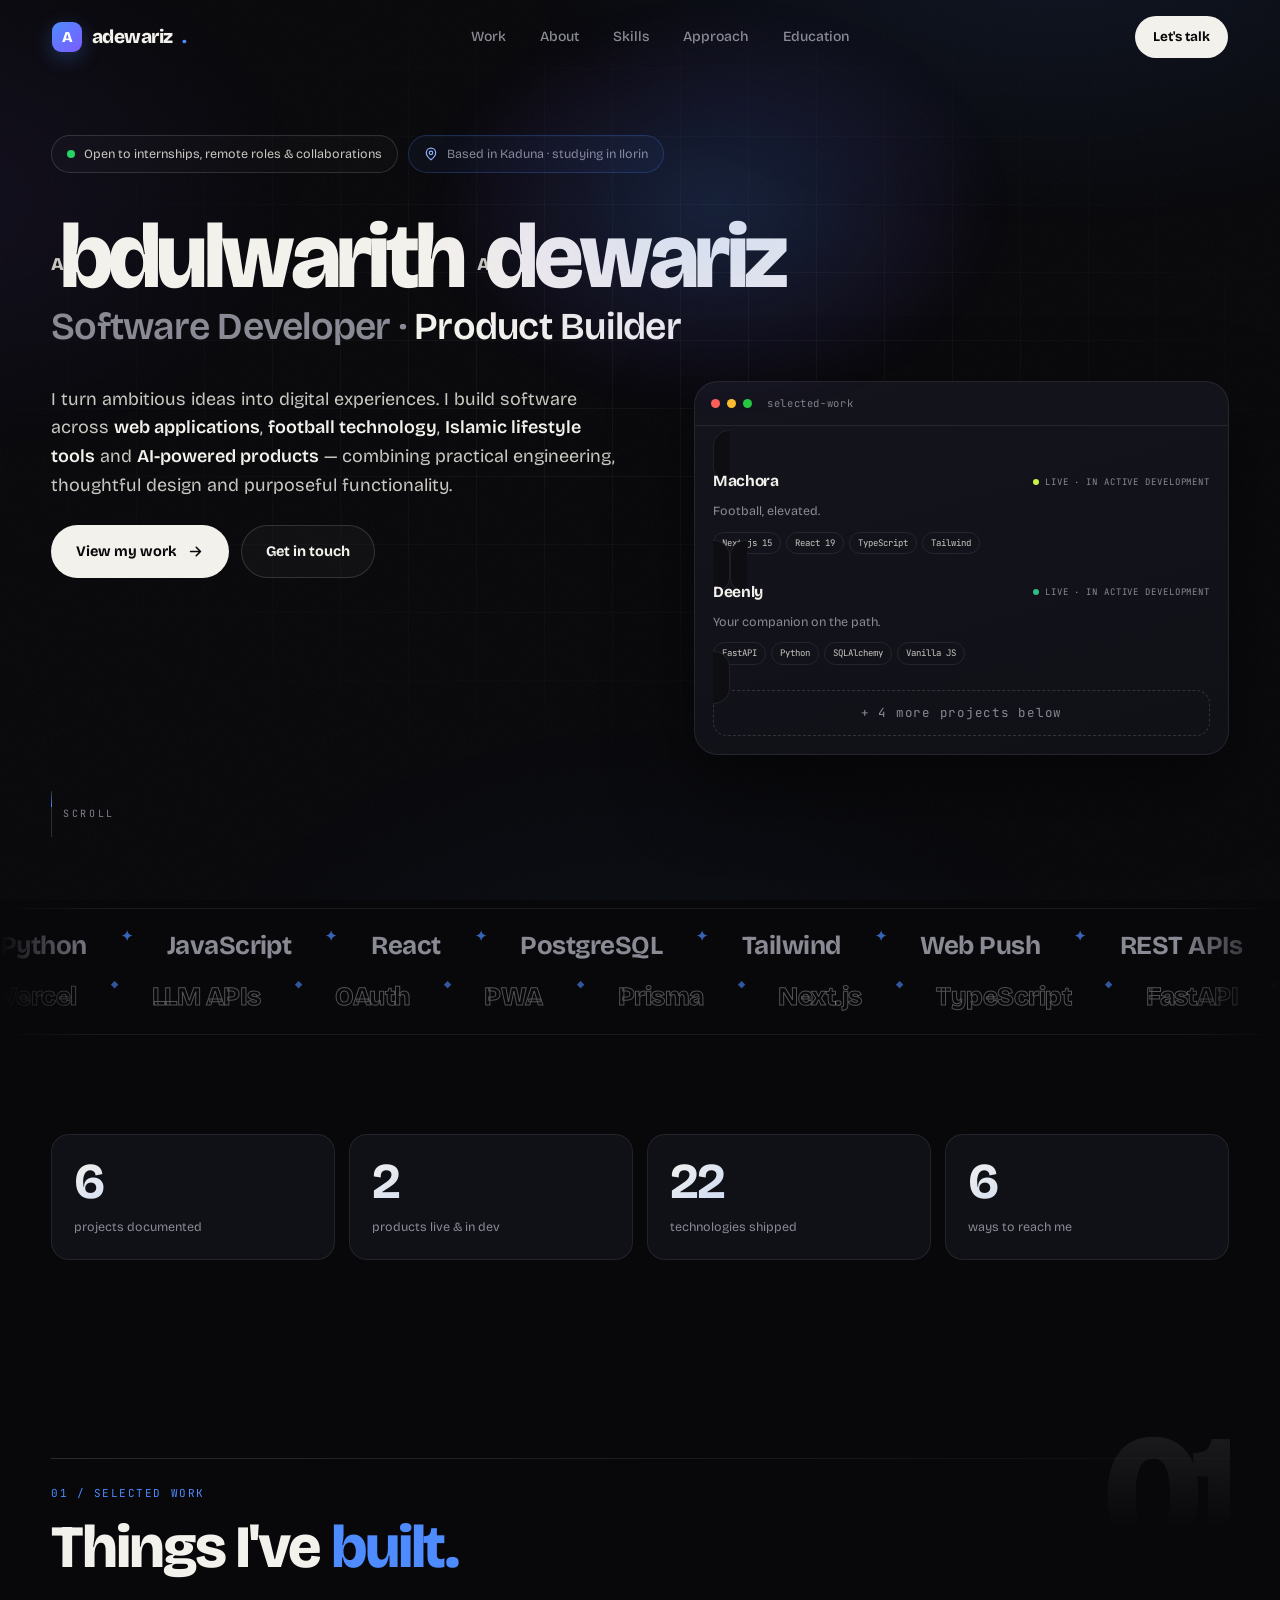
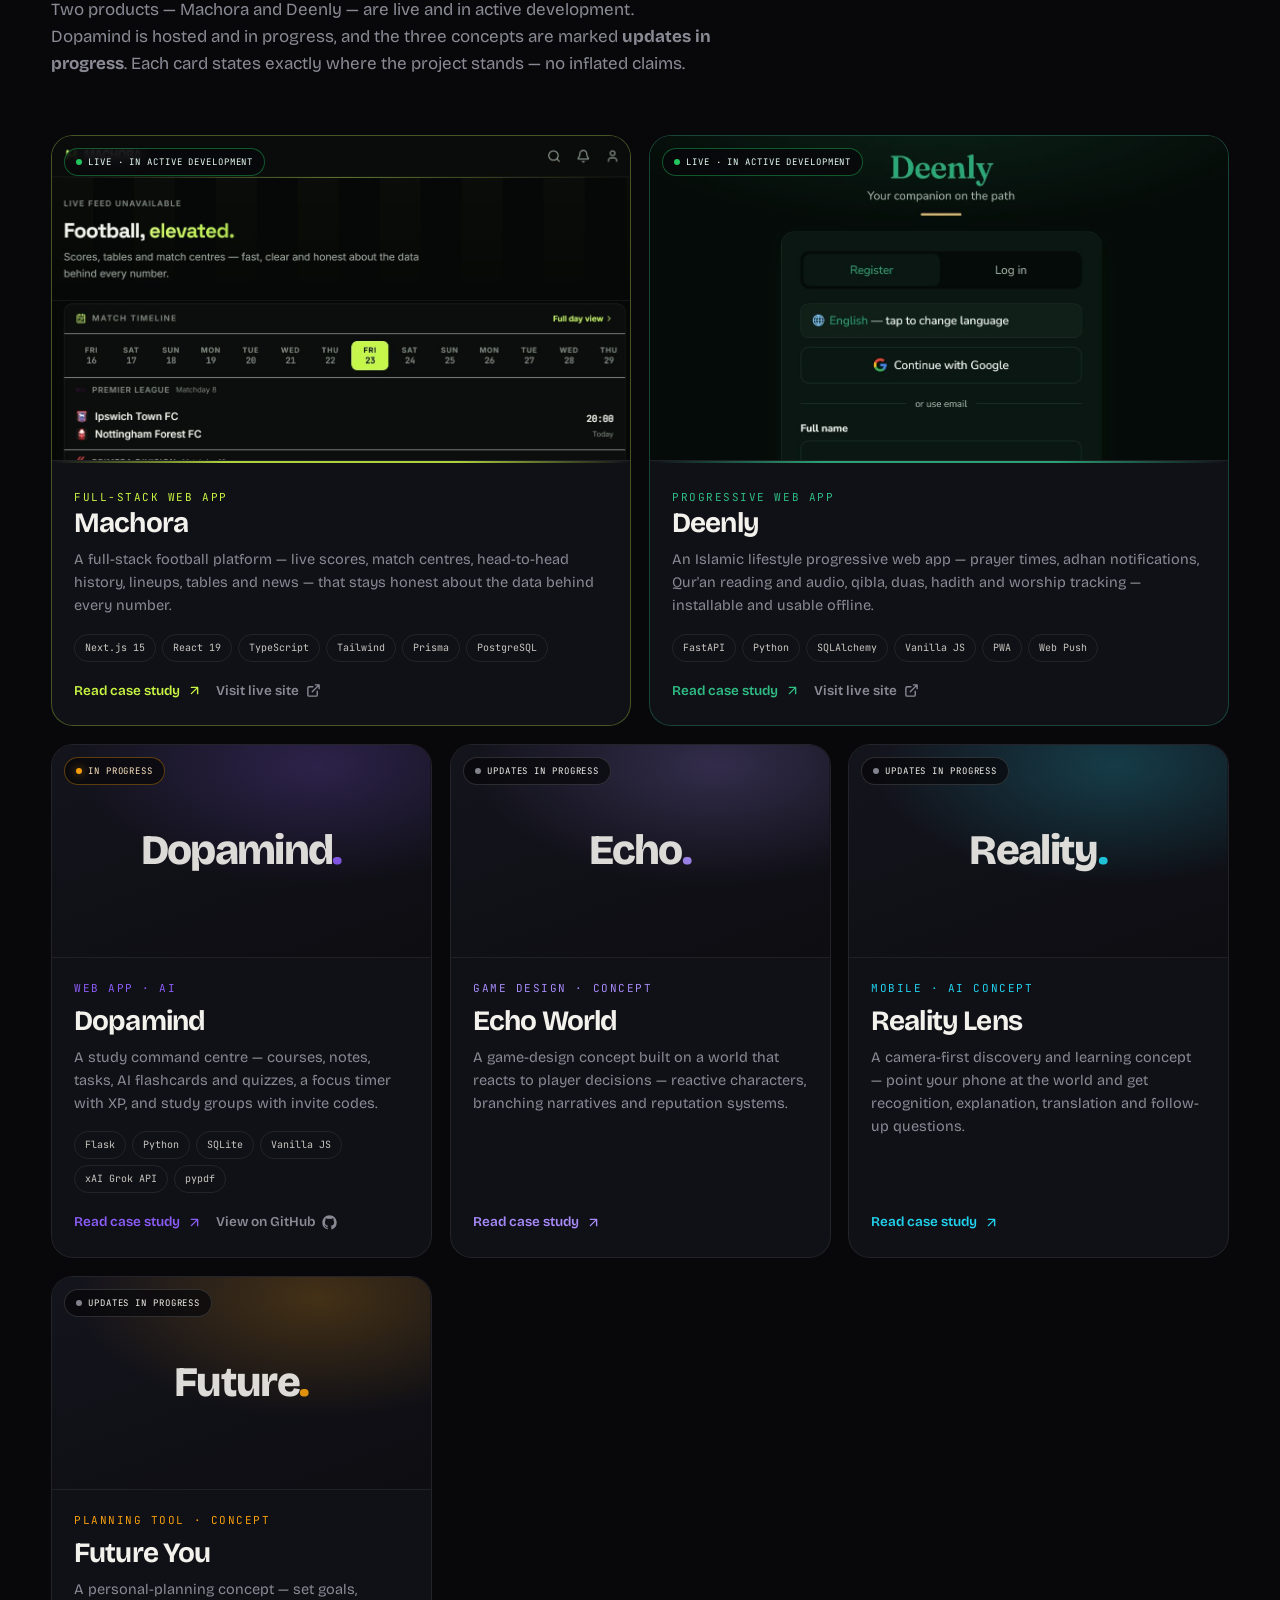
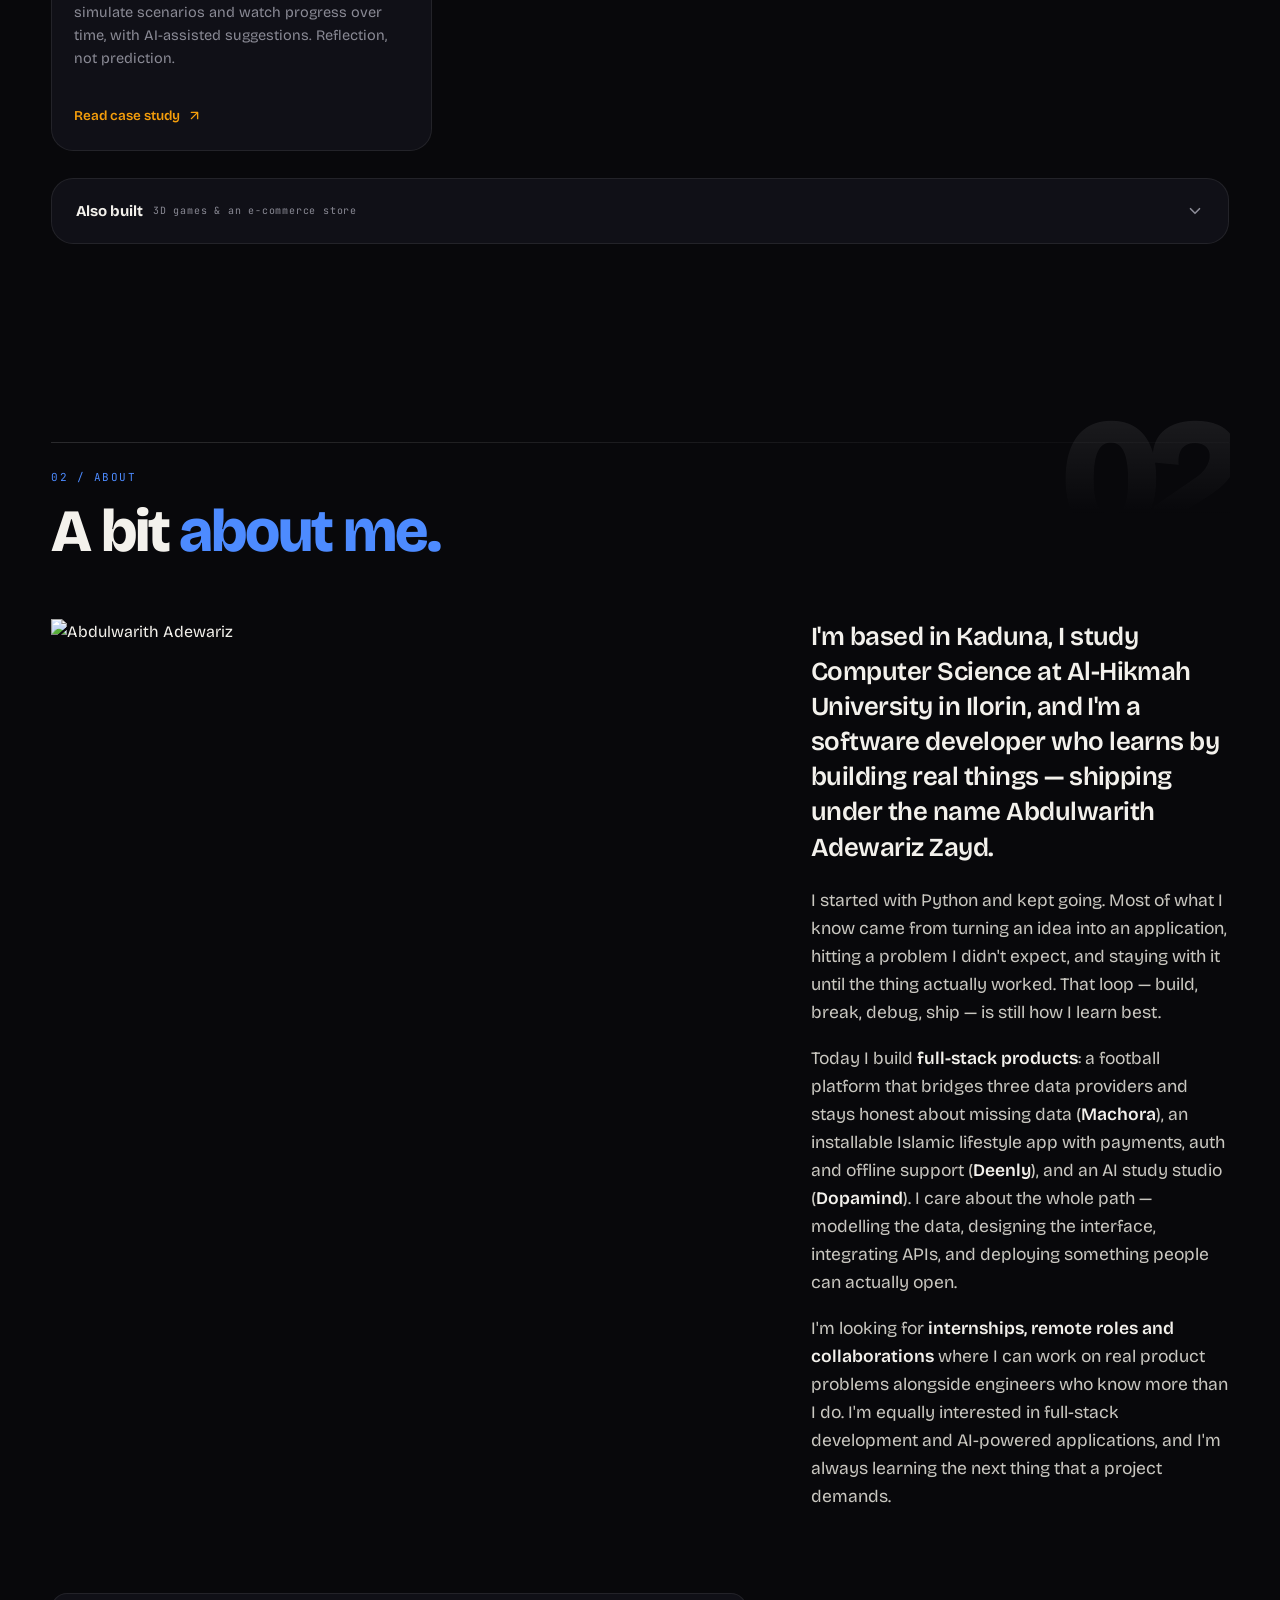
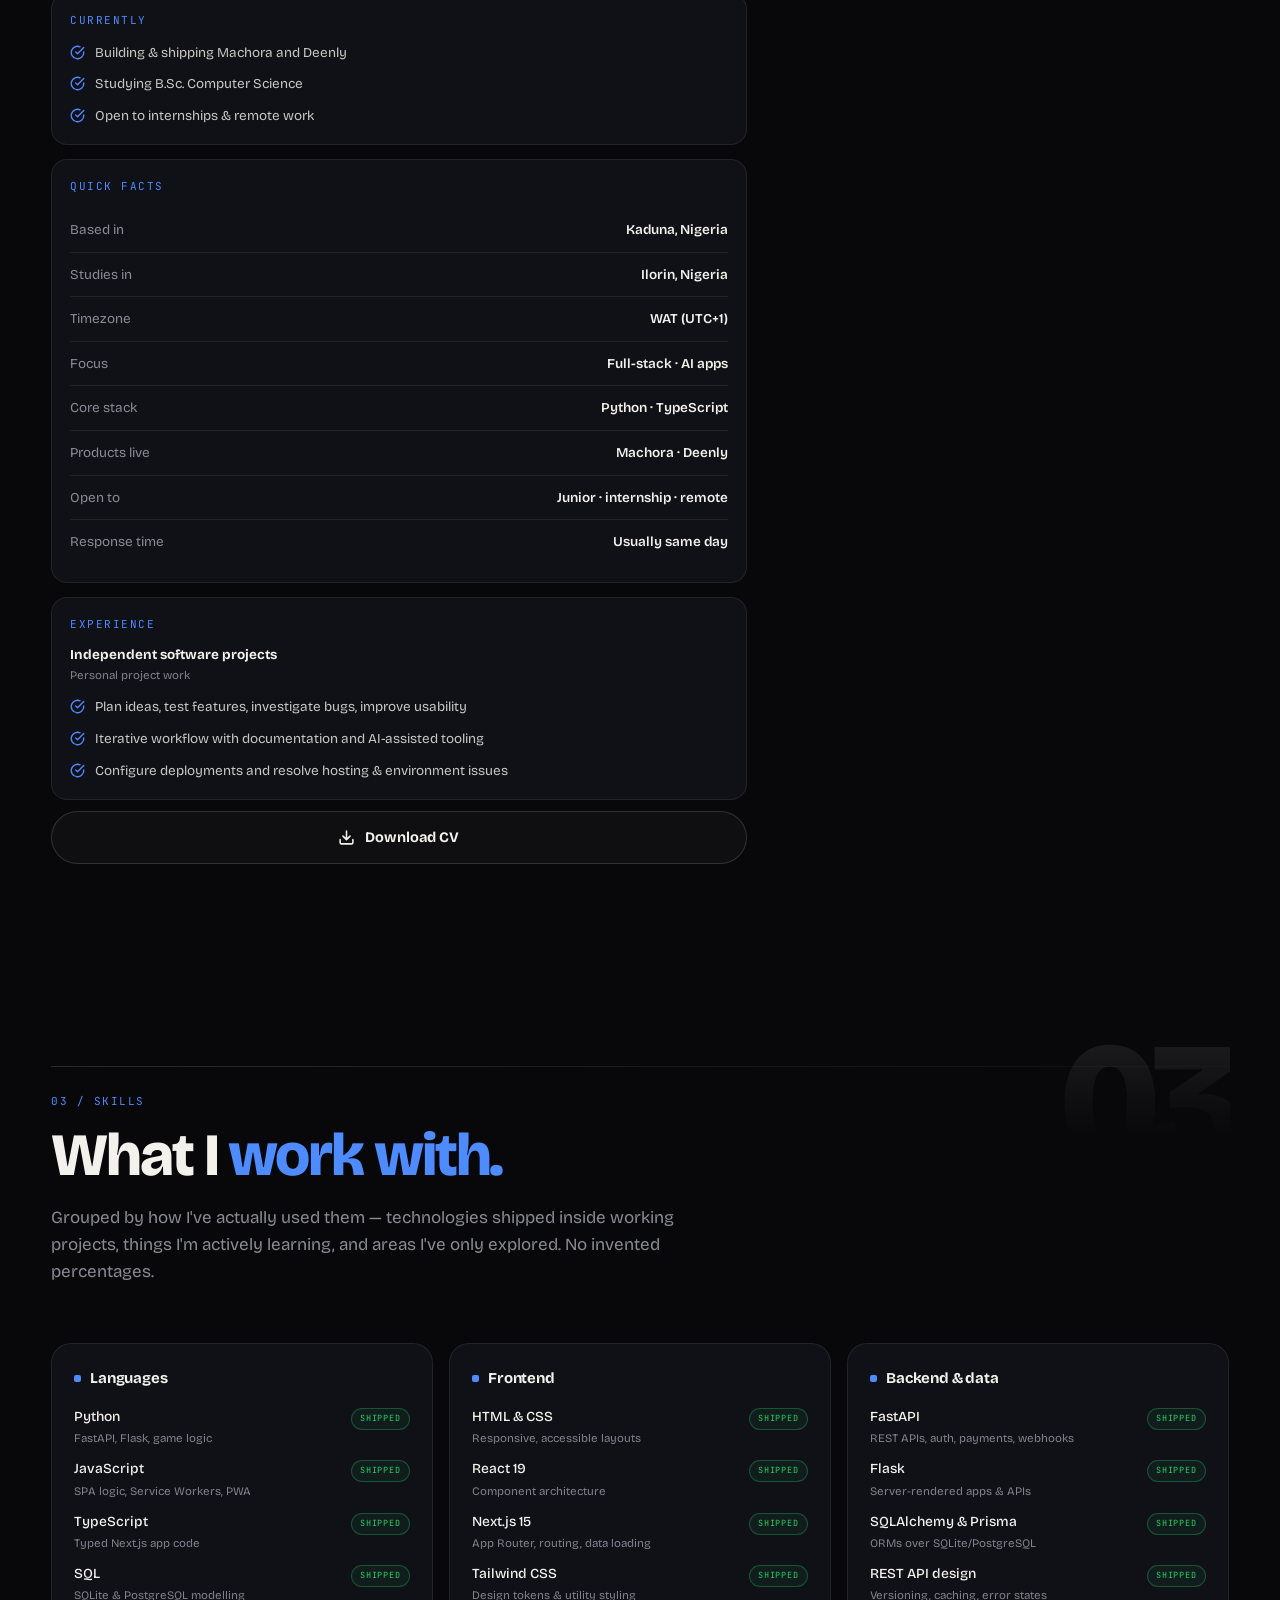
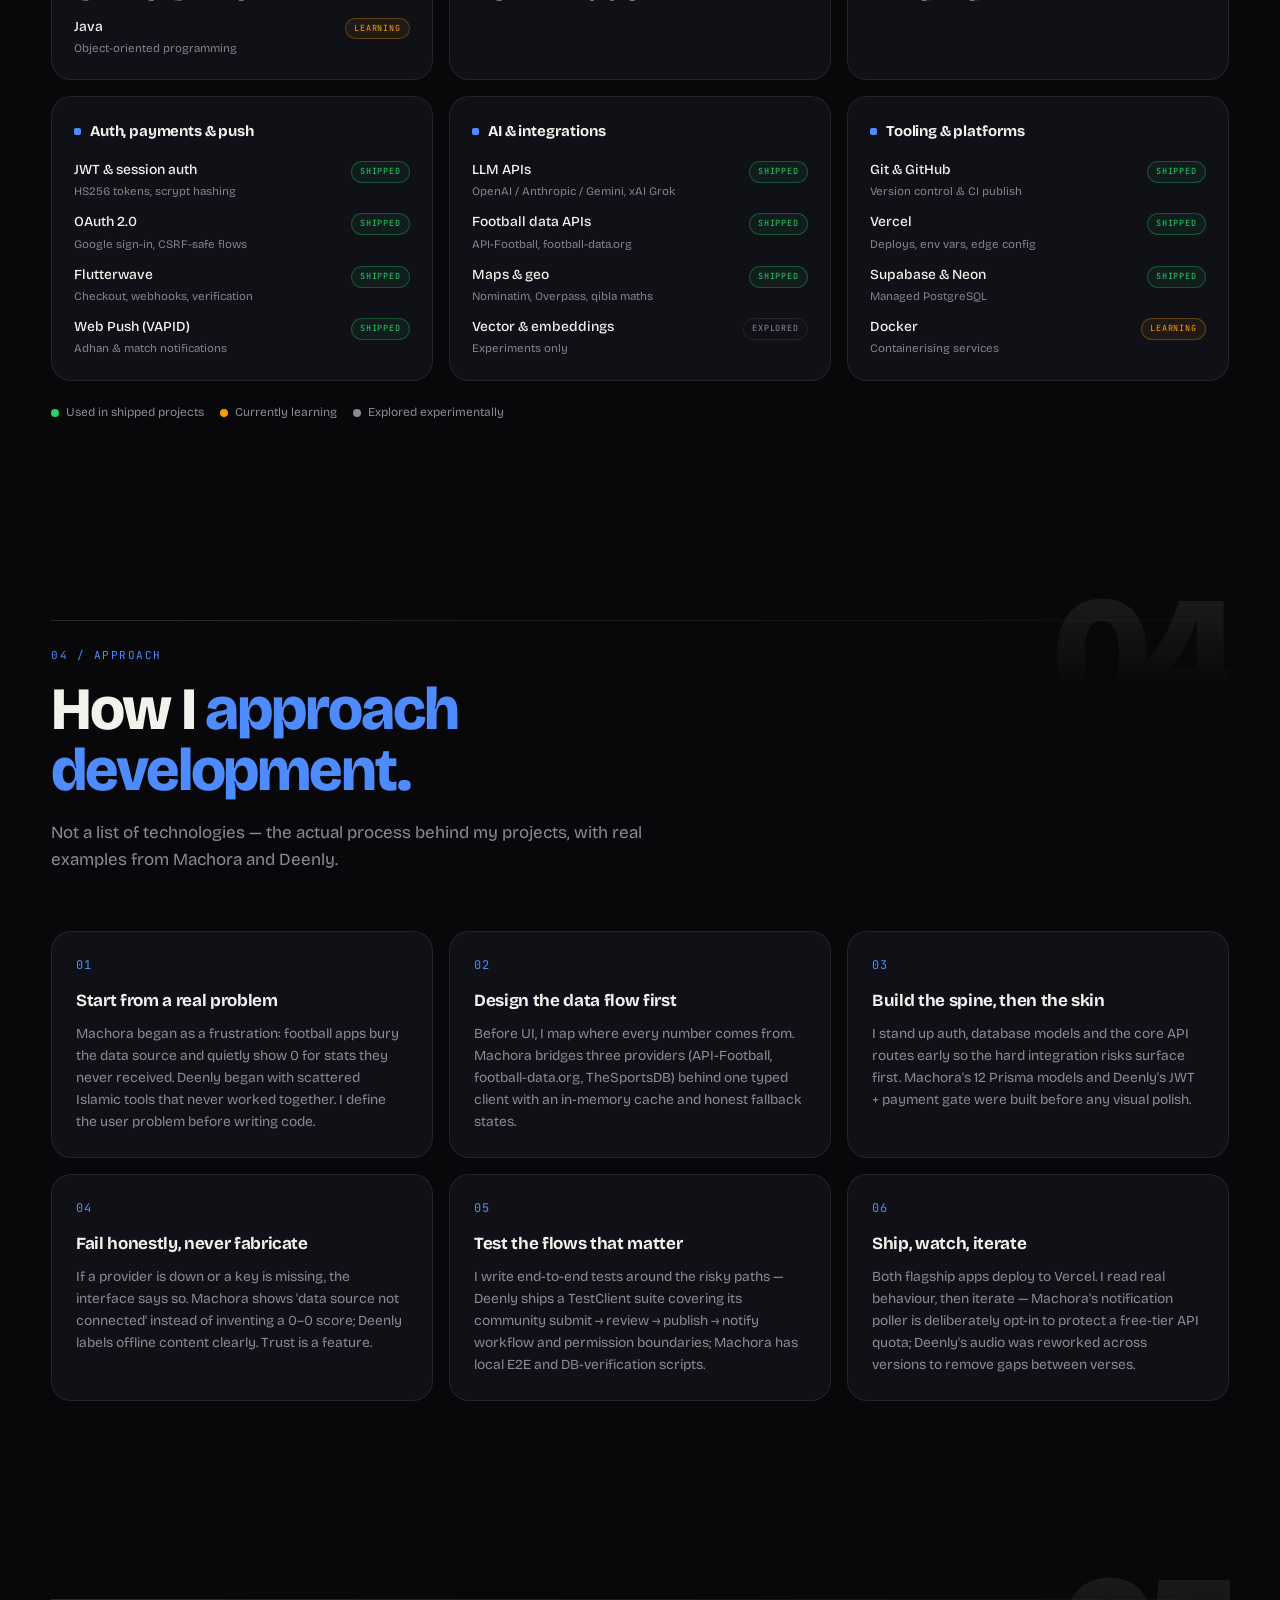
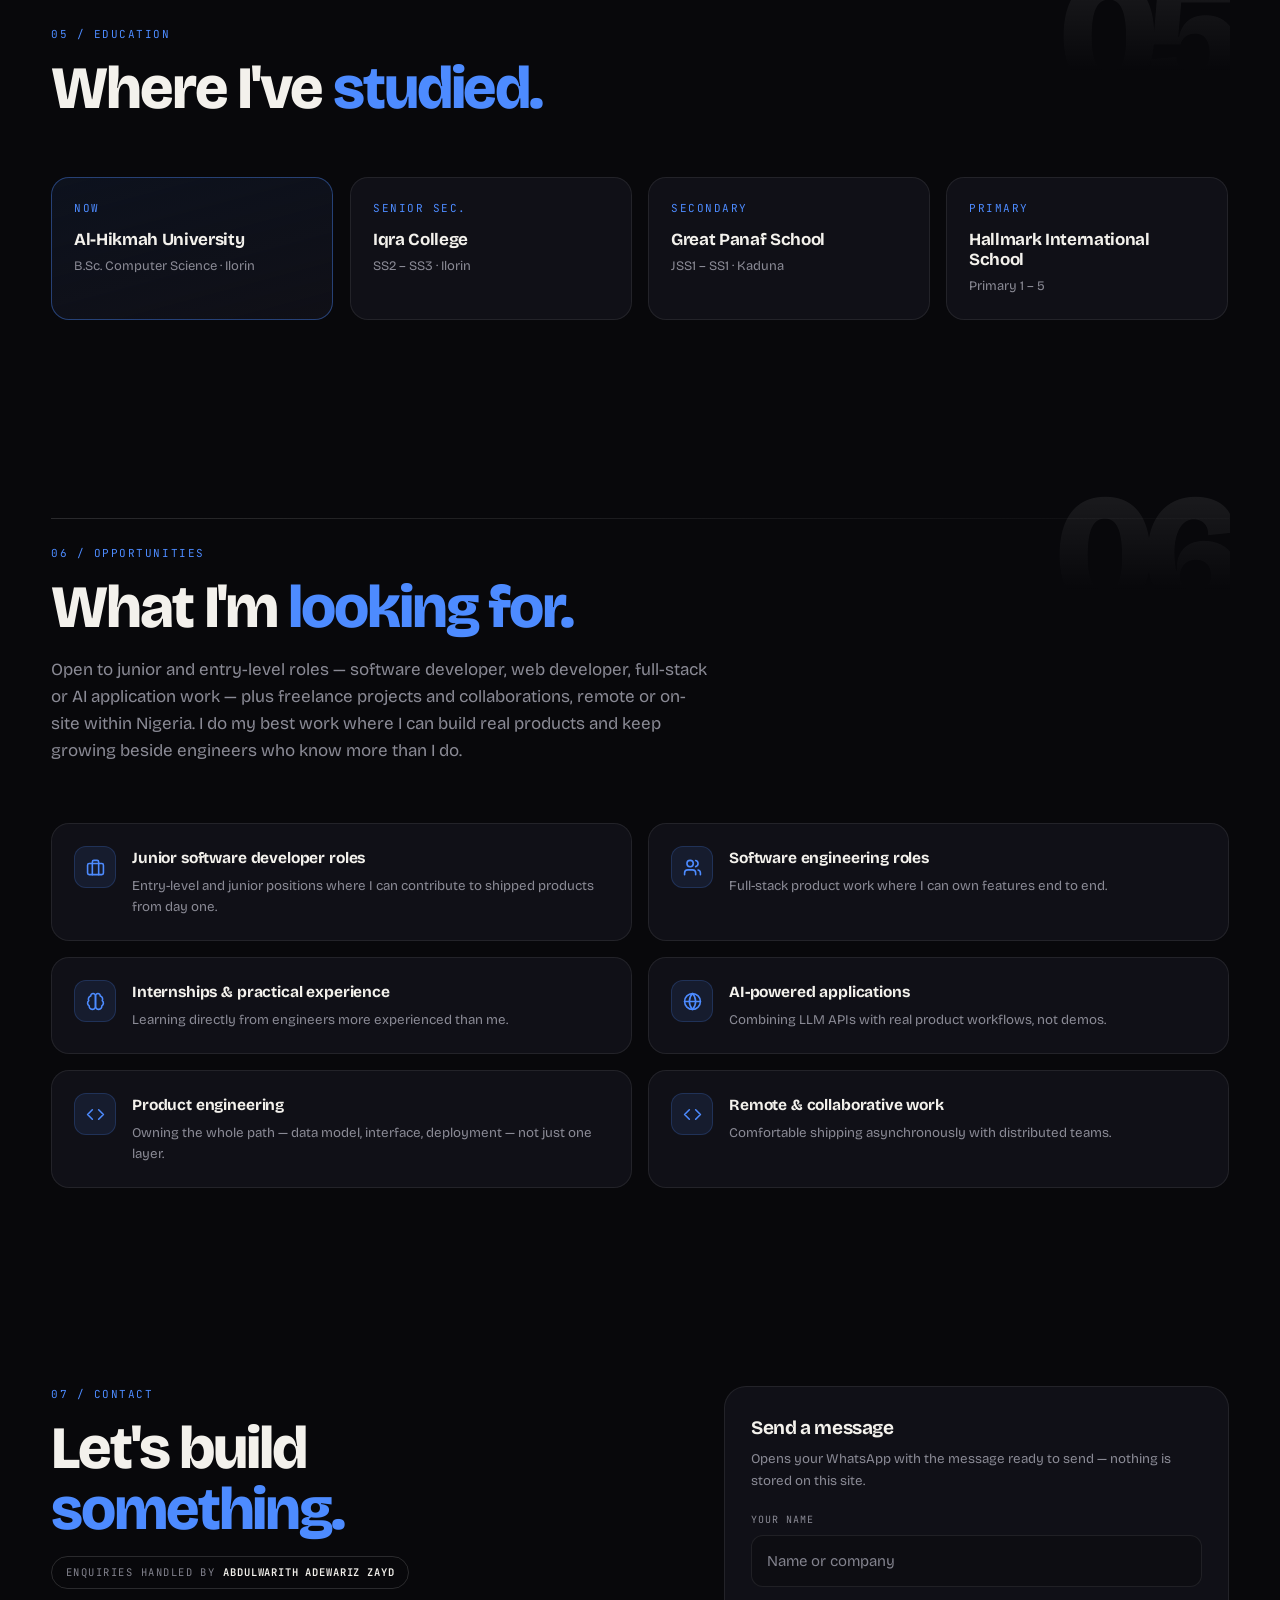
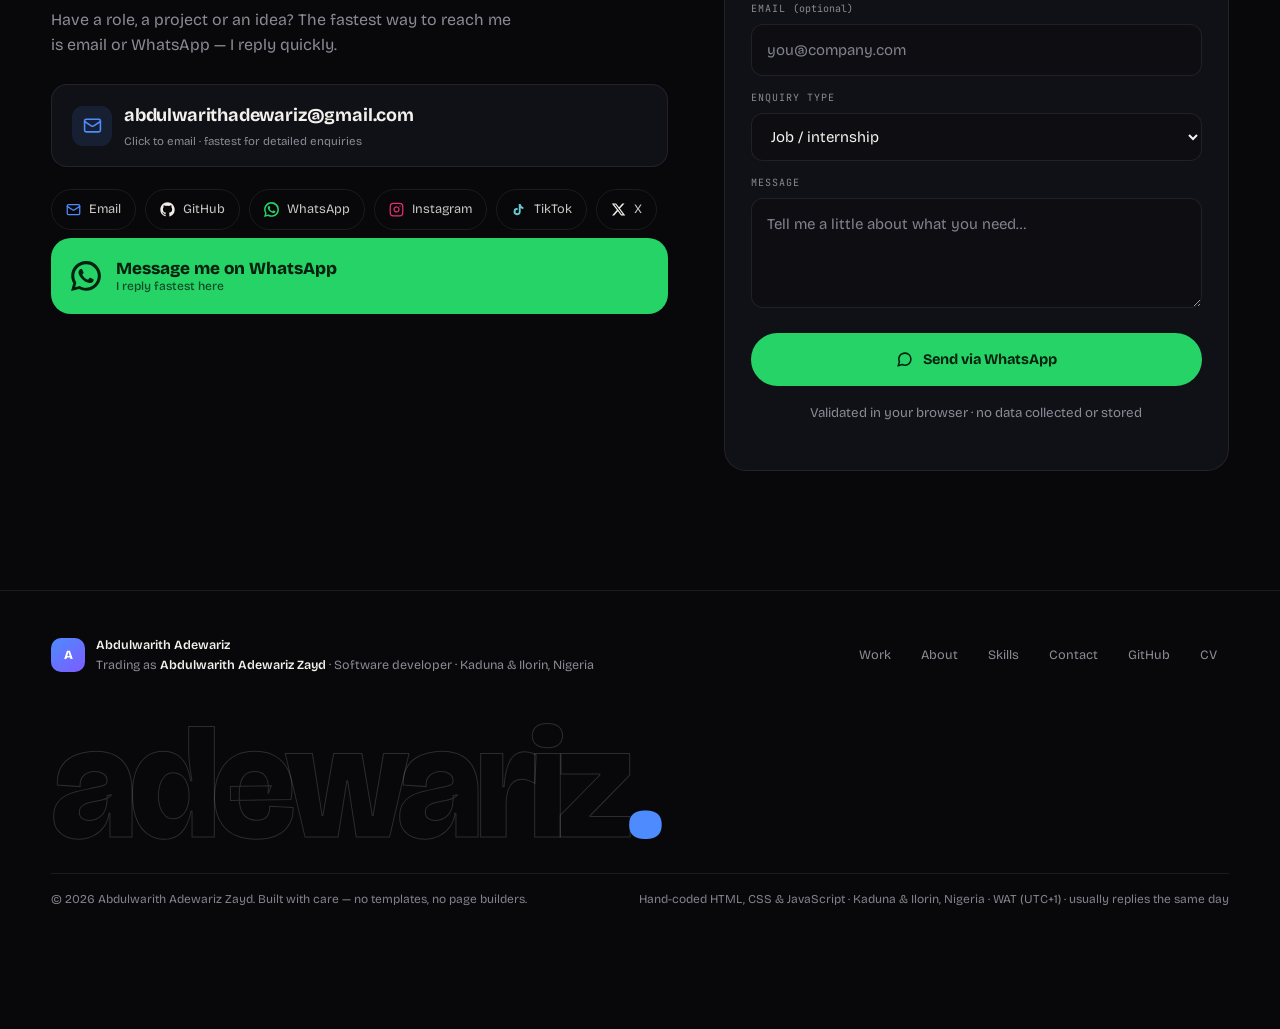
==== commit aa5595c0: "Update WhatsApp to 09047455122; add profile photo slot in About section with Person schema image" ====
--- a/index.html
+++ b/index.html
@@ -32,14 +32,8 @@
 <meta name="twitter:image" content="https://adewariz.vercel.app/assets/img/og.png">
 <meta name="twitter:image:alt" content="Adewariz — portfolio of Abdulwarith Adewariz, software developer">
 
-<!-- ============================================================
-     GOOGLE SEARCH CONSOLE VERIFICATION
-     1. In Google Search Console choose verification by
-        "HTML tag" and copy the content value (a long token).
-     2. Uncomment the line below and paste the token between
-        the quotes — then commit and push.
-     <meta name="google-site-verification" content="PASTE_YOUR_TOKEN_HERE">
-     ============================================================ -->
+<!-- Google Search Console ownership verification — do not remove -->
+<meta name="google-site-verification" content="18uyfv8Xl1G7XQVJEBPsDrscOxuxN2-jo_NwIqdJcss">
 
 <link rel="icon" href="favicon.svg" type="image/svg+xml">
 <link rel="apple-touch-icon" href="assets/img/icon-180.png">
@@ -58,8 +52,10 @@
       "@id": "https://adewariz.vercel.app/#person",
       "name": "Abdulwarith Adewariz",
       "alternateName": ["Adewariz", "Abdulwarith Adewariz Zayd"],
+      "description": "Abdulwarith Adewariz is a software developer based in Kaduna, Nigeria, studying Computer Science at Al-Hikmah University in Ilorin. He builds full-stack web applications, football technology platforms, Islamic lifestyle tools, and AI-powered products. Creator of Machora, Deenly, and Dopamind.",
       "jobTitle": "Software Developer",
       "url": "https://adewariz.vercel.app/",
+      "image": "https://adewariz.vercel.app/assets/img/profile.jpg",
       "sameAs": [
         "https://github.com/abdulwarithadewariz-ux",
         "https://www.instagram.com/adewarizx18/",
@@ -231,6 +227,7 @@
       <h2>A bit <em>about me.</em></h2>
     </div>
     <div class="about-grid">
+      <img src="assets/img/profile.jpg" alt="Abdulwarith Adewariz" class="about-photo rv">
       <div class="about-copy rv">
         <p class="hi">I'm based in Kaduna, I study Computer Science at Al-Hikmah University in Ilorin, and I'm a software developer who learns by building real things — shipping under the name <b>Abdulwarith Adewariz Zayd</b>.</p>
         <p>I started with Python and kept going. Most of what I know came from turning an idea into an application, hitting a problem I didn't expect, and staying with it until the thing actually worked. That loop — build, break, debug, ship — is still how I learn best.</p>
@@ -346,7 +343,7 @@
 
       <div class="c-socials" id="cSocials"><!-- rendered --></div>
 
-      <a class="wa-cta" href="https://wa.link/xkqug4" target="_blank" rel="noopener noreferrer">
+      <a class="wa-cta" href="https://wa.me/2349047455122" target="_blank" rel="noopener noreferrer">
         <svg viewBox="0 0 24 24" fill="currentColor" aria-hidden="true" style="width:30px;height:30px;flex:none"><path d="M17.47 14.38c-.3-.15-1.75-.86-2.02-.96-.27-.1-.47-.15-.67.15-.2.3-.77.96-.95 1.16-.17.2-.35.22-.65.07-.3-.15-1.25-.46-2.38-1.47-.88-.78-1.47-1.75-1.65-2.05-.17-.3-.02-.46.13-.6.13-.13.3-.35.45-.52.15-.17.2-.3.3-.5.1-.2.05-.37-.02-.52-.08-.15-.67-1.6-.92-2.2-.24-.58-.49-.5-.67-.5h-.57c-.2 0-.52.07-.8.37-.27.3-1.04 1.02-1.04 2.48s1.07 2.88 1.22 3.08c.15.2 2.1 3.2 5.08 4.49.71.3 1.26.48 1.7.62.71.22 1.36.19 1.87.12.57-.09 1.75-.72 2-1.4.25-.7.25-1.28.17-1.4-.07-.13-.27-.2-.57-.35ZM12.04 21.5h-.01a9.4 9.4 0 0 1-4.8-1.32l-.34-.2-3.57.94.95-3.48-.22-.36a9.38 9.38 0 0 1-1.44-5.01c0-5.18 4.22-9.4 9.42-9.4a9.35 9.35 0 0 1 6.66 2.76 9.32 9.32 0 0 1 2.75 6.65c0 5.18-4.22 9.4-9.4 9.4ZM20.5 3.49A11.8 11.8 0 0 0 12.04 0C5.5 0 .18 5.32.17 11.86c0 2.09.55 4.13 1.6 5.93L.07 24l6.35-1.66a11.85 11.85 0 0 0 5.62 1.43h.01c6.54 0 11.87-5.32 11.87-11.86 0-3.16-1.24-6.14-3.42-8.32Z"/></svg>
         <span>Message me on WhatsApp<small>I reply fastest here</small></span>
       </a>
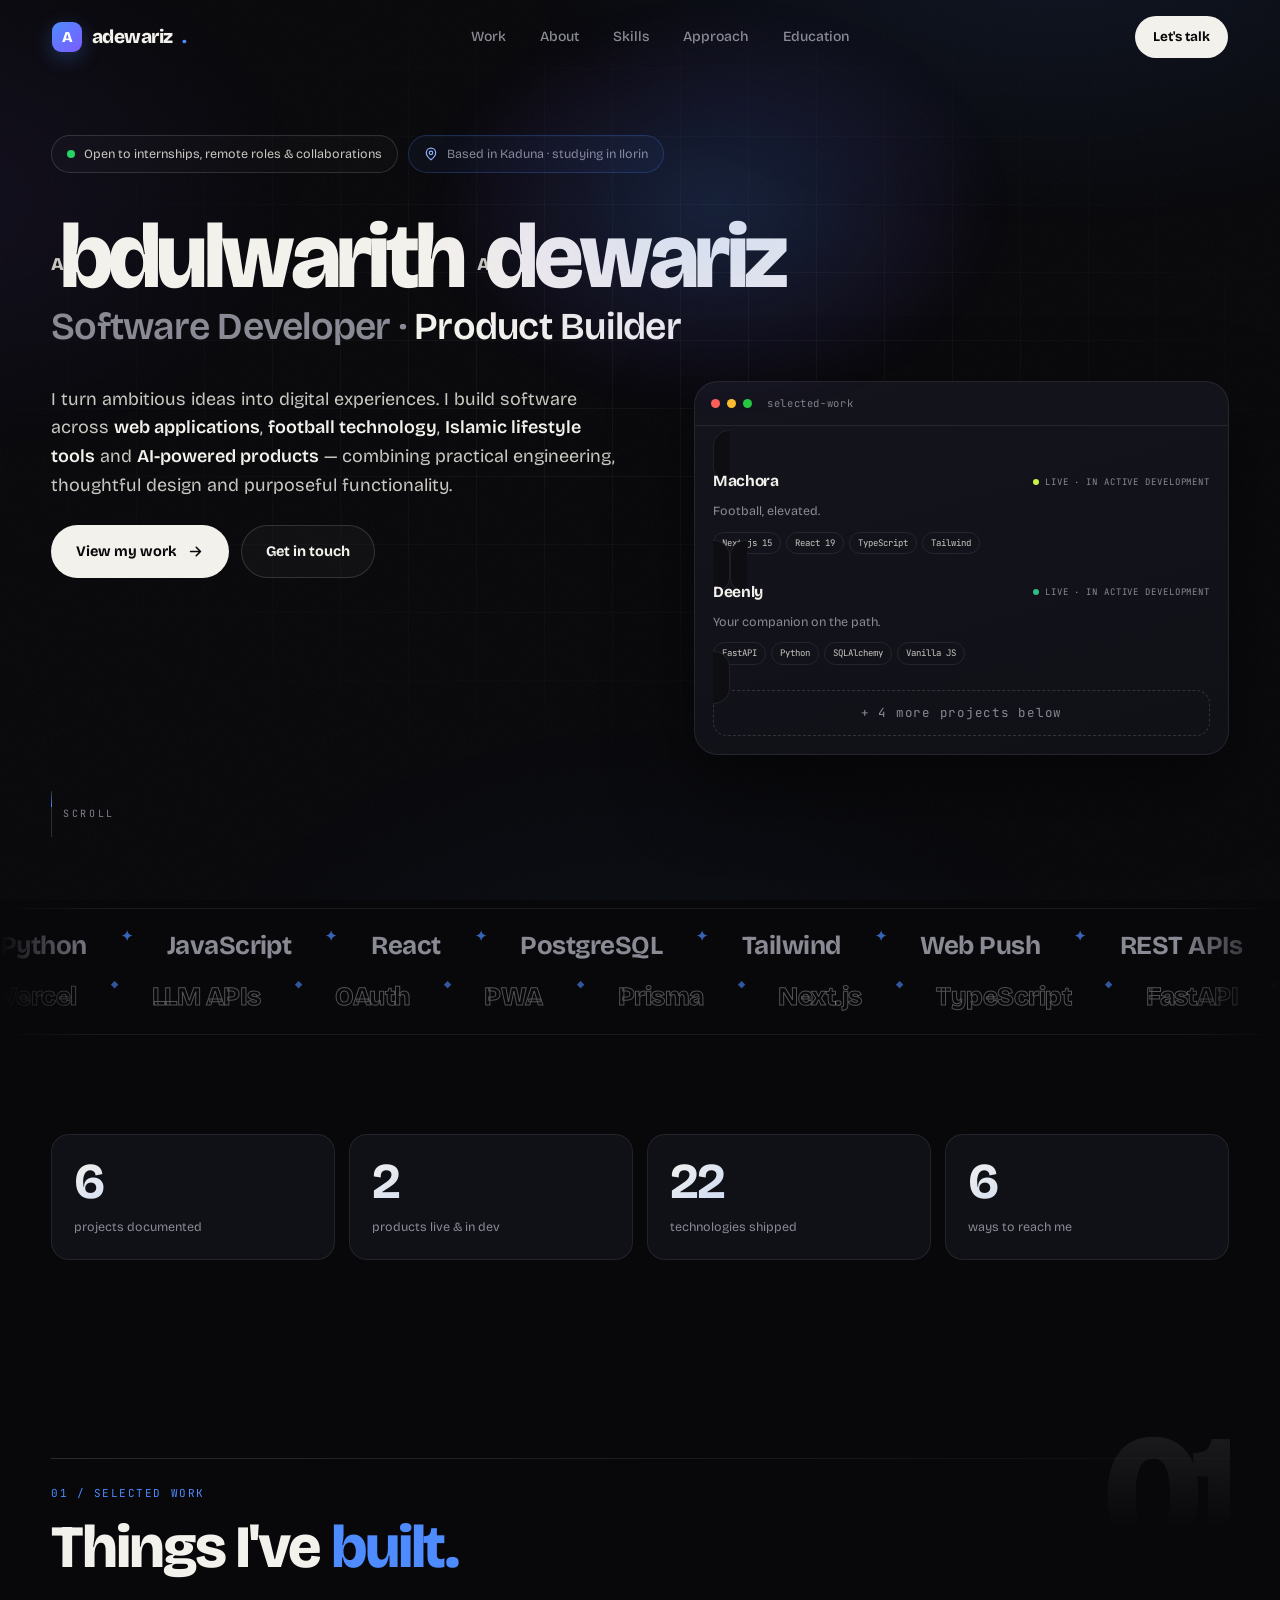
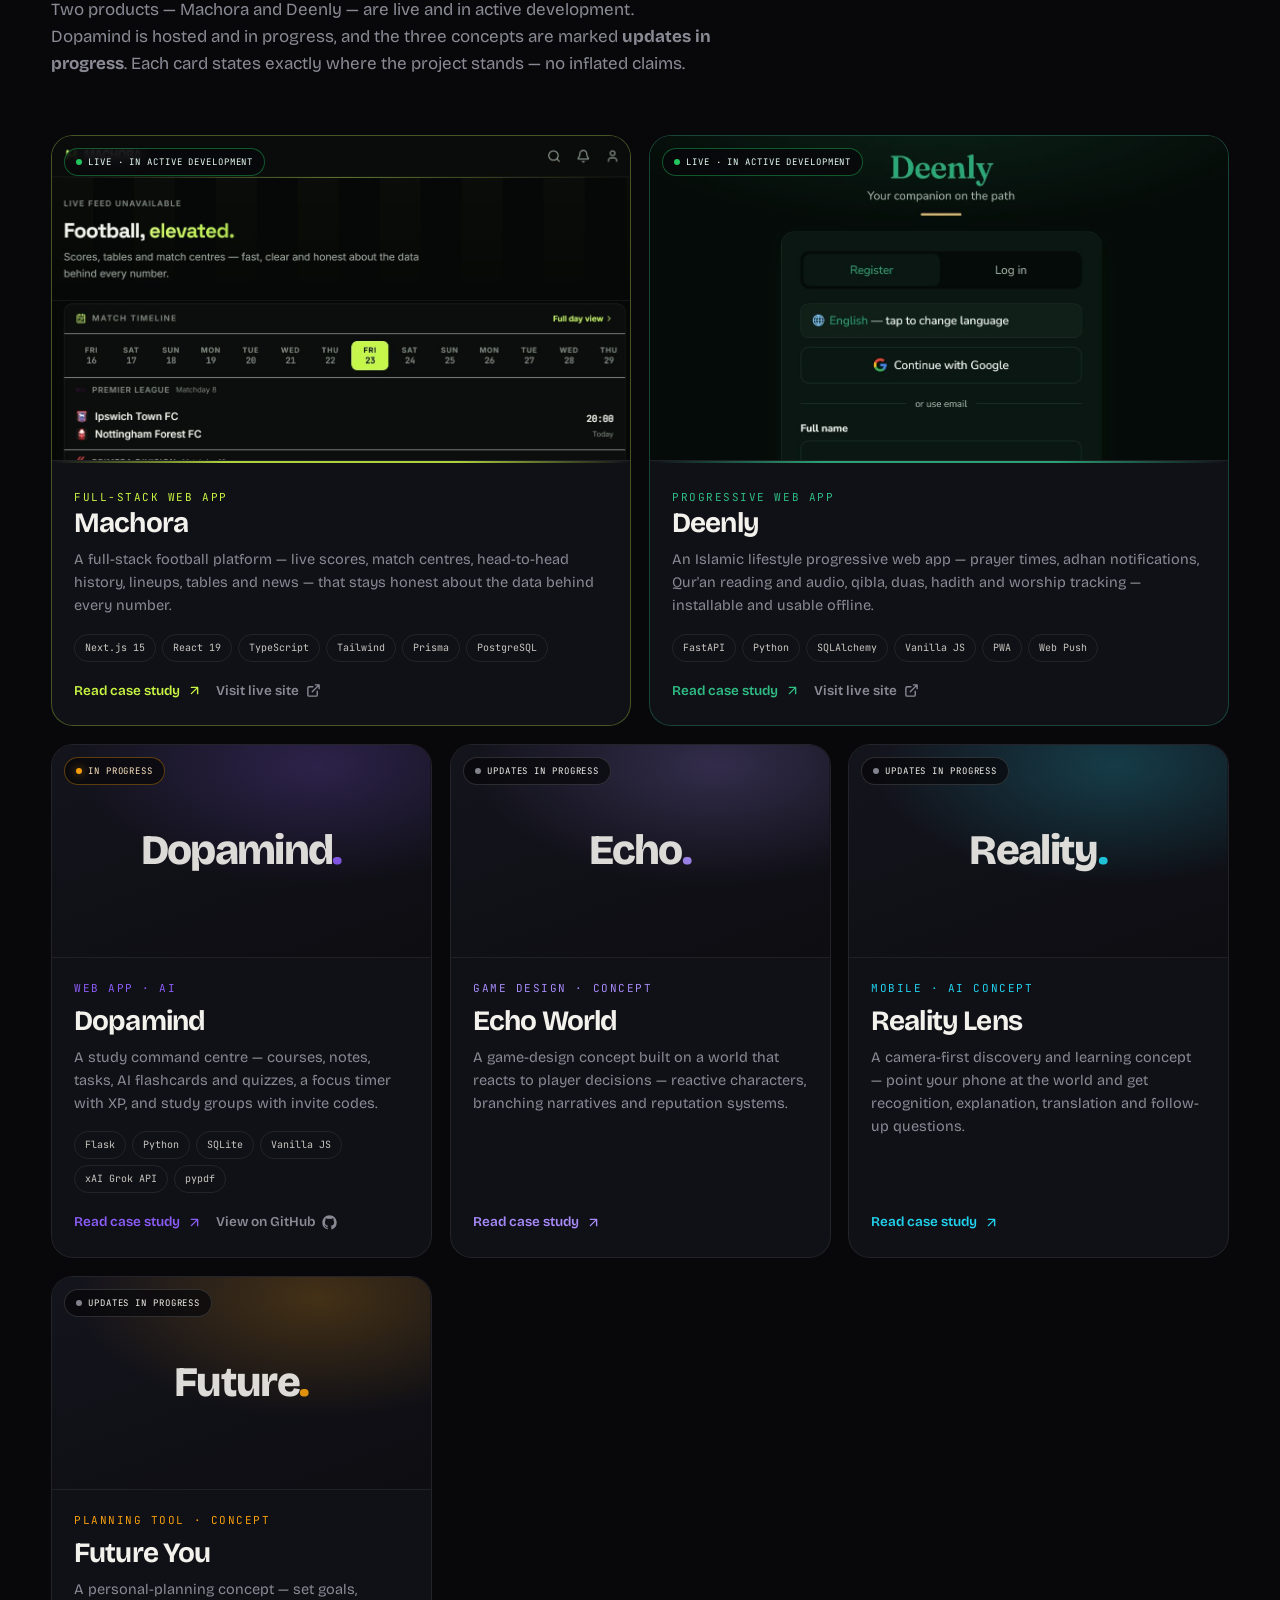
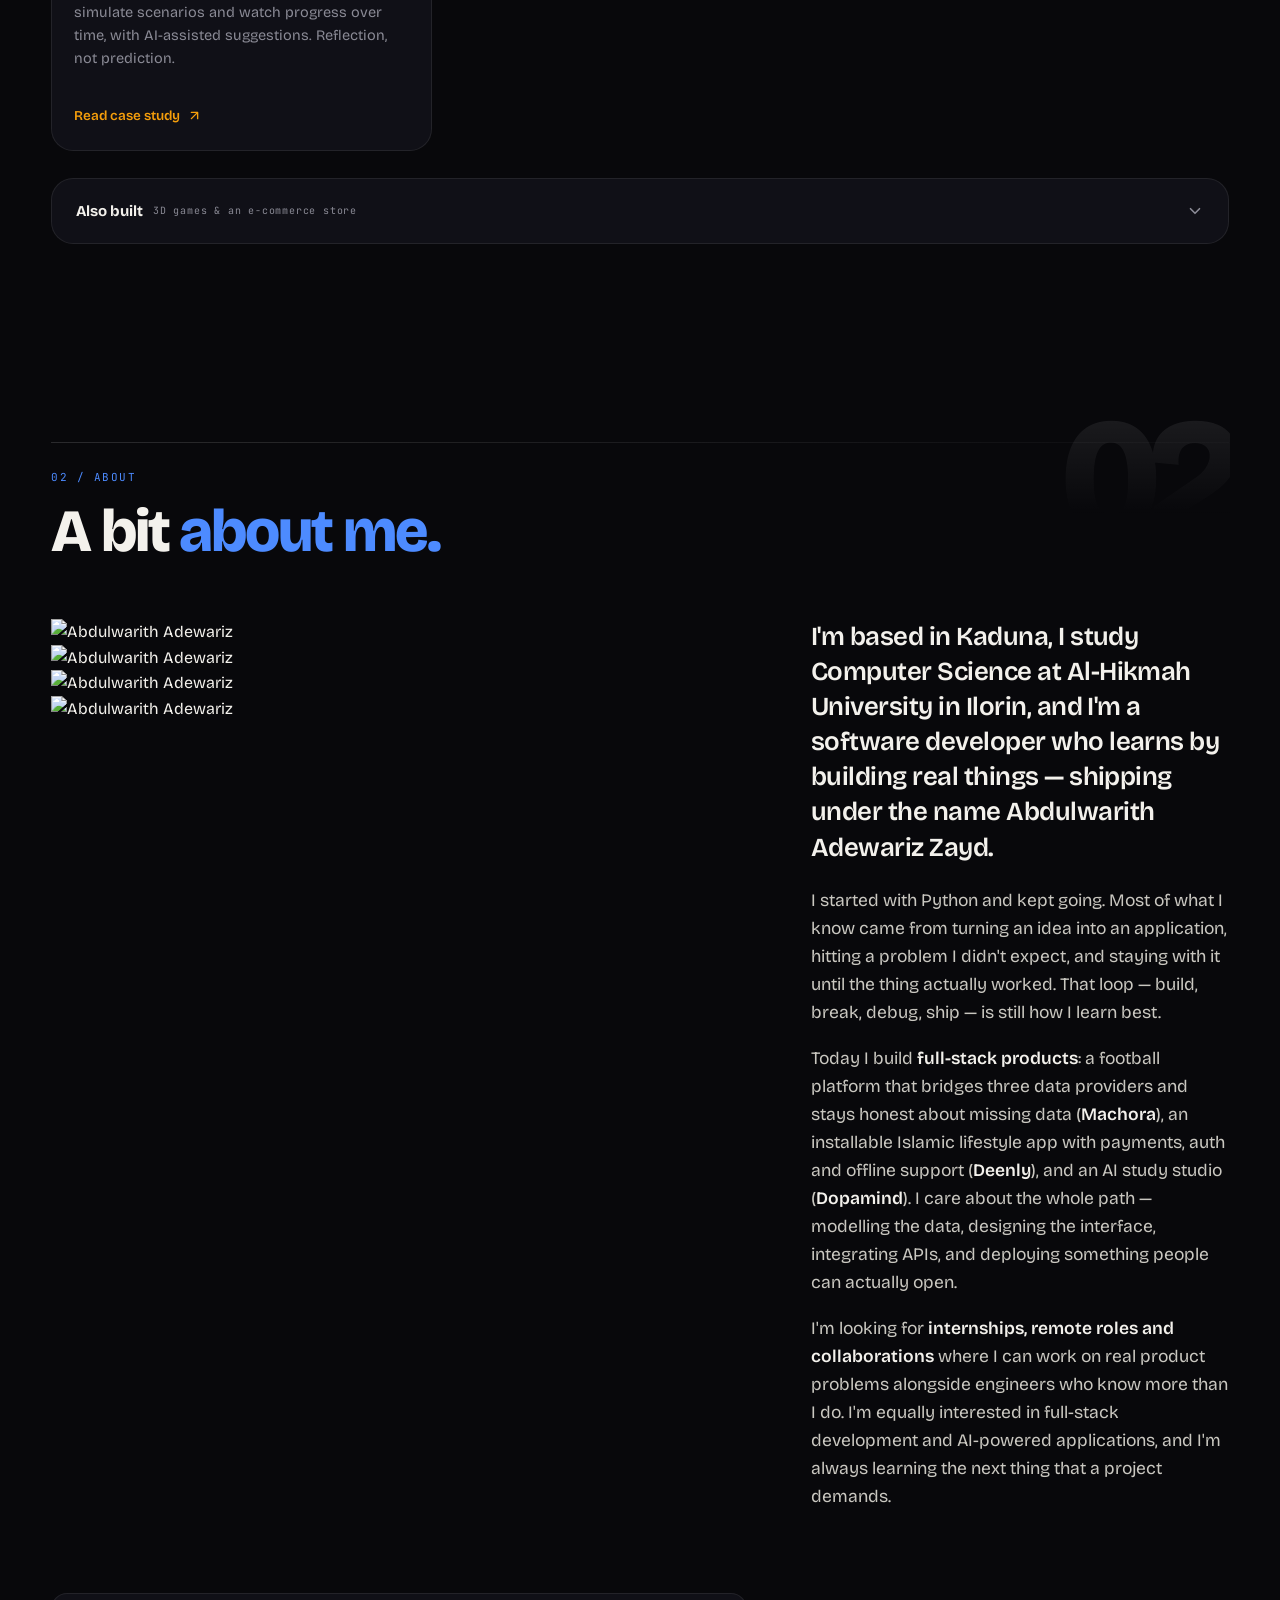
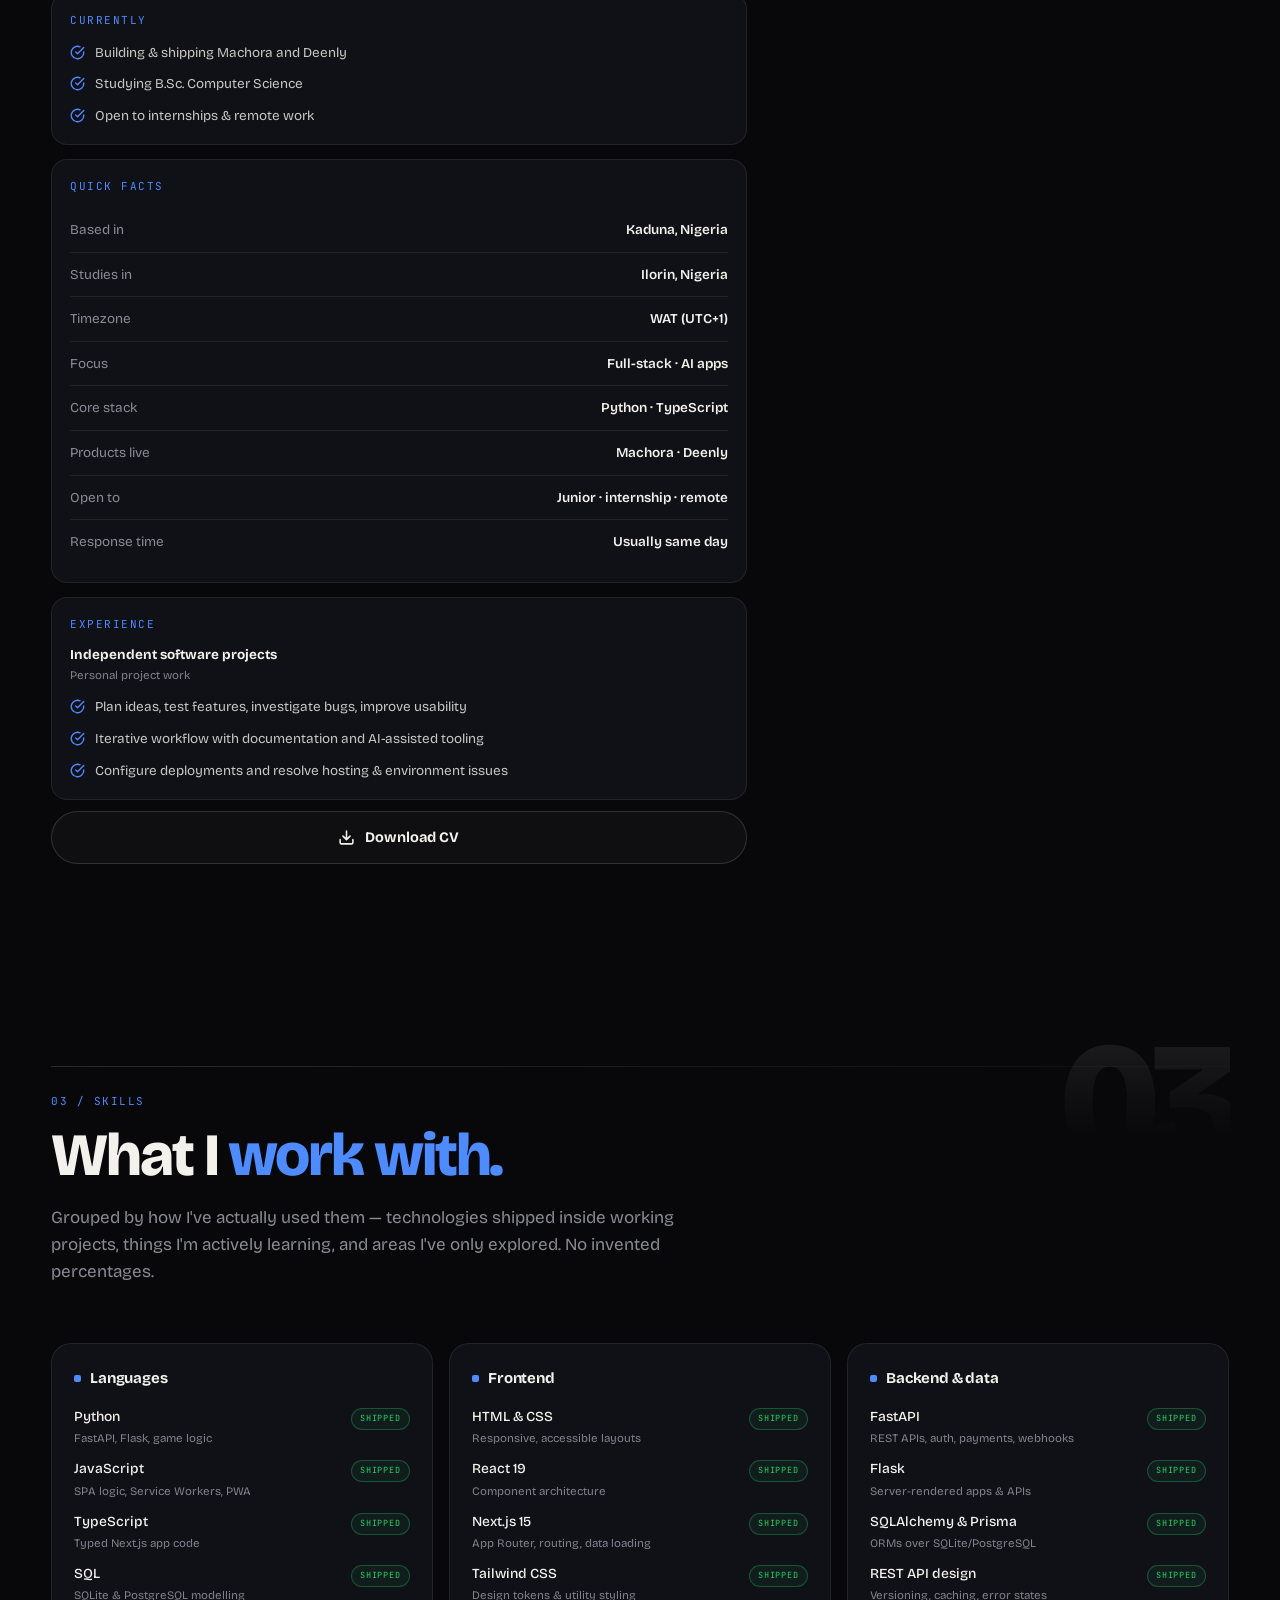
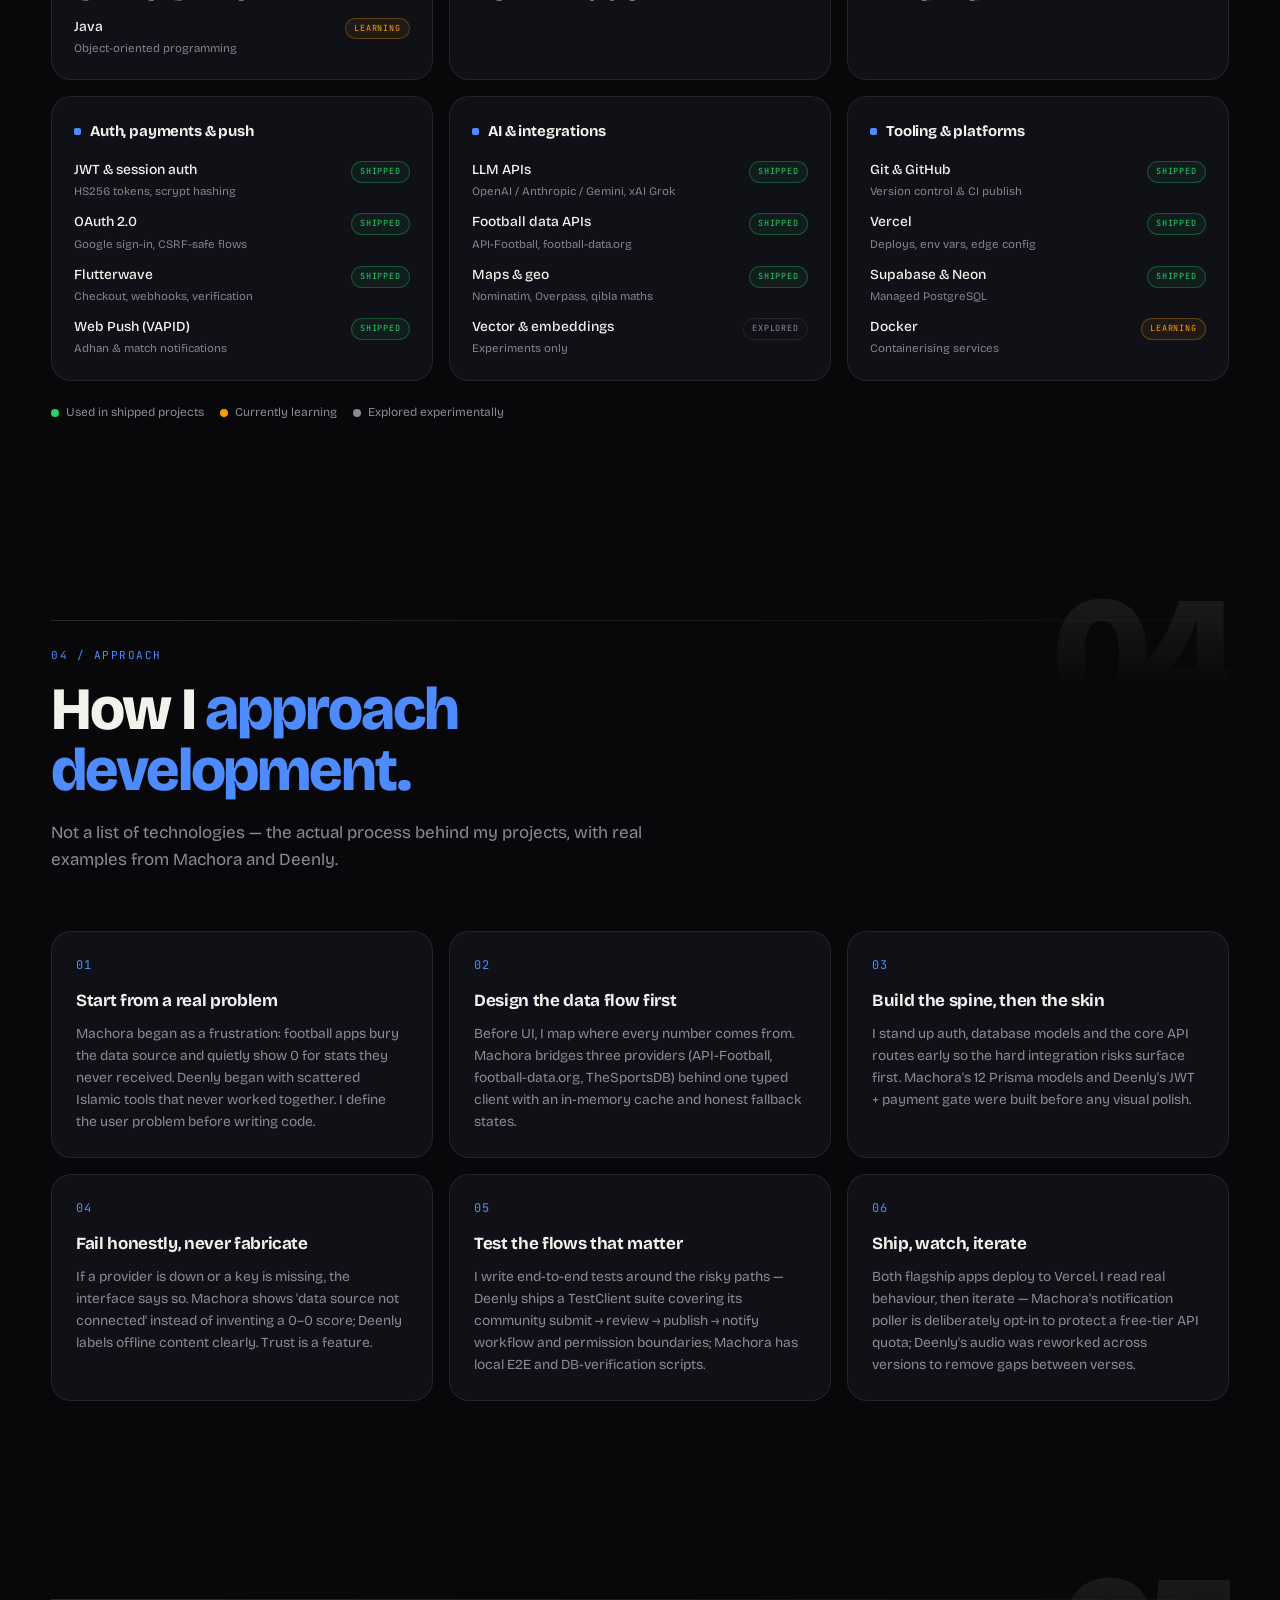
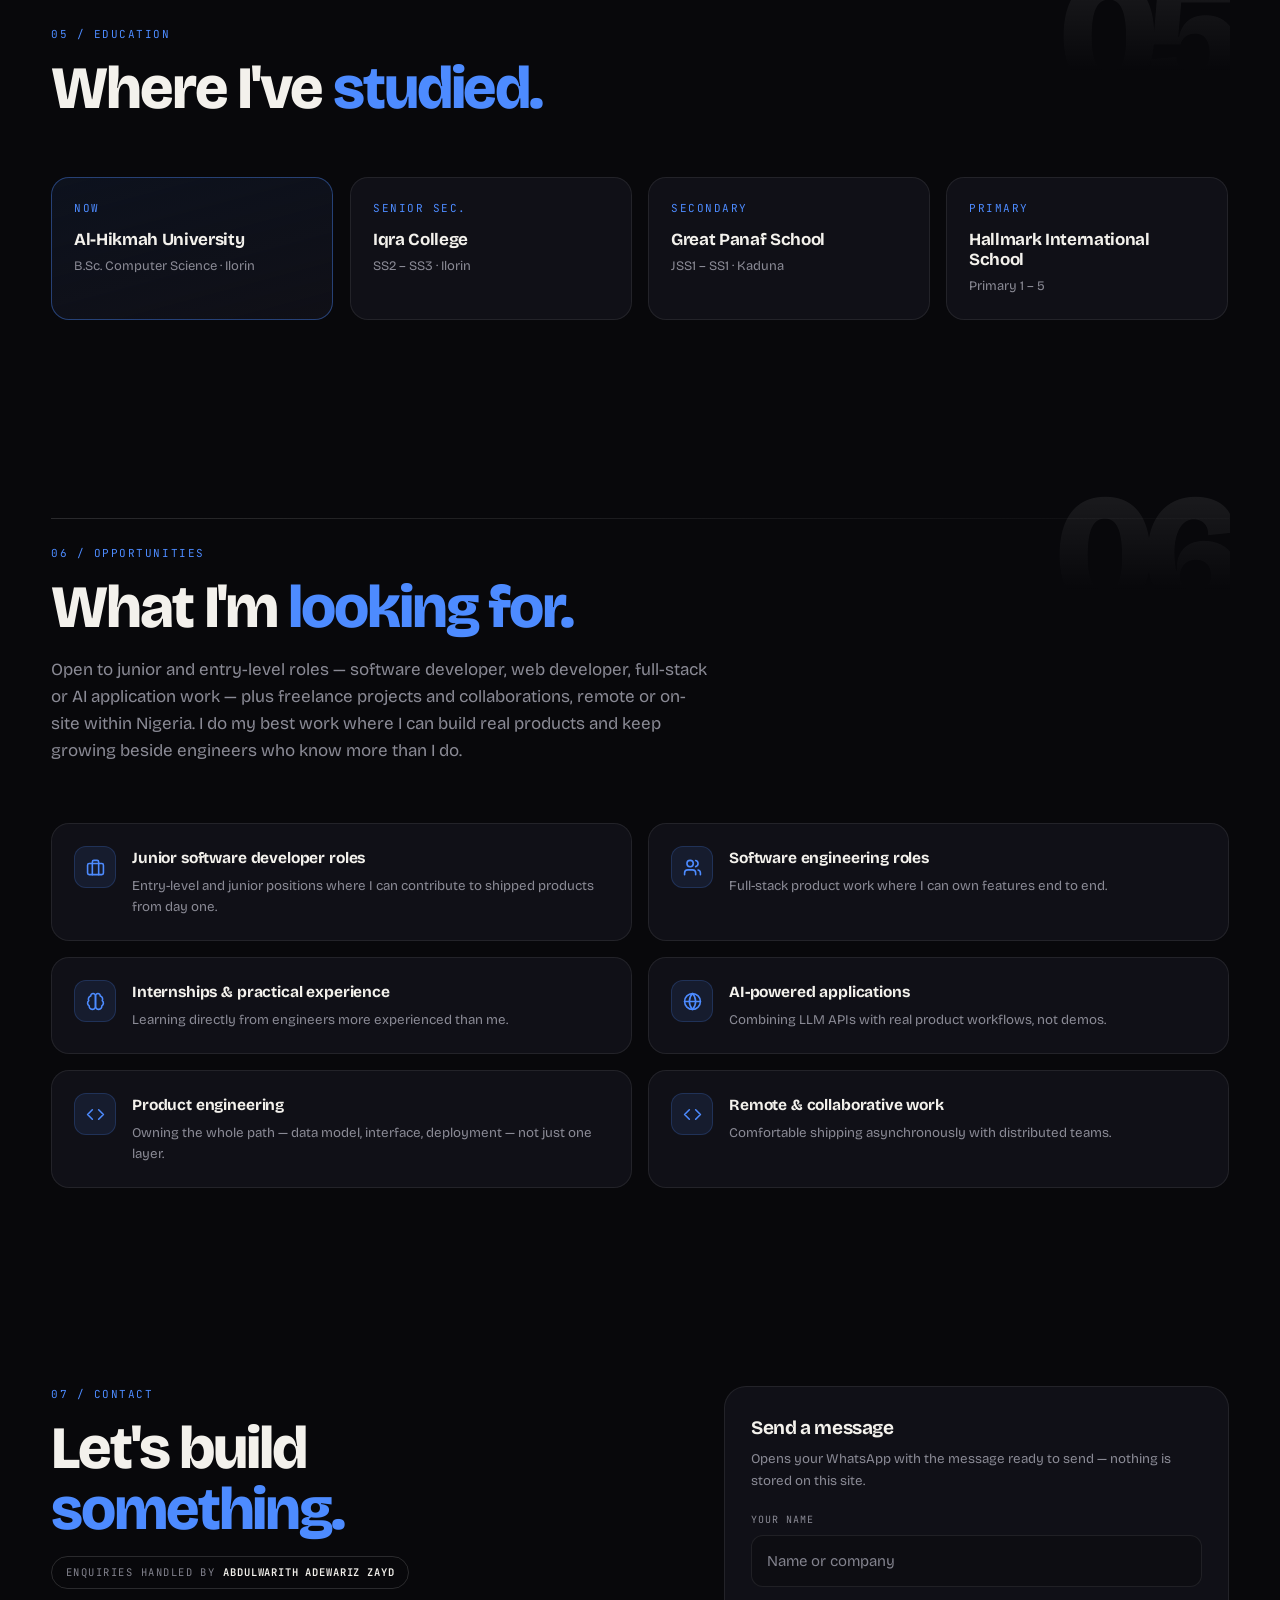
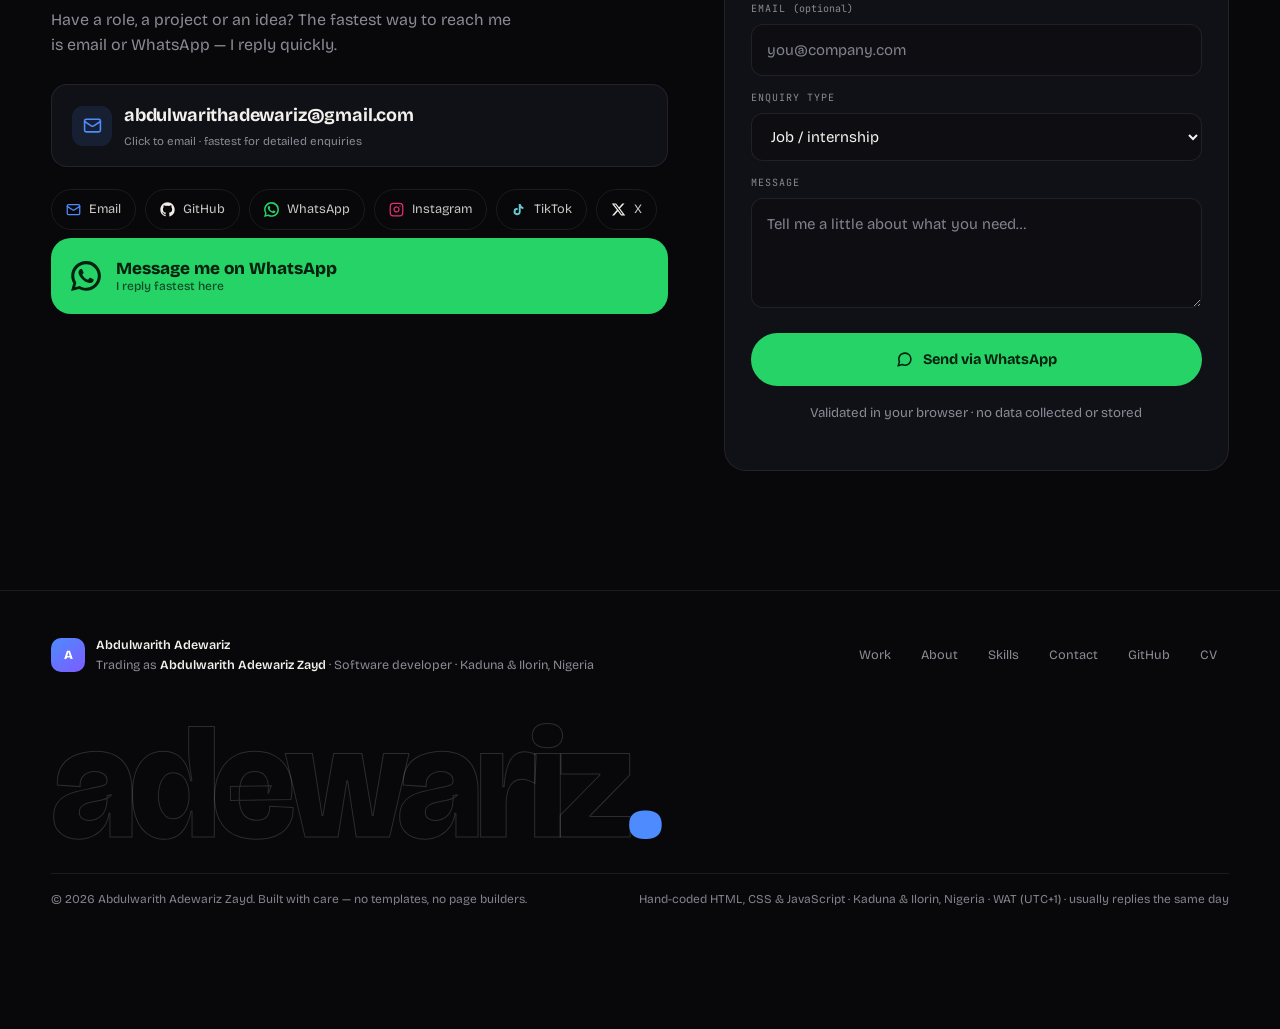
==== commit 38718cb4: "Add all 4 profile photos gallery to About section; update WhatsApp to 09047455122; update Person sch" ====
--- a/index.html
+++ b/index.html
@@ -55,7 +55,7 @@
       "description": "Abdulwarith Adewariz is a software developer based in Kaduna, Nigeria, studying Computer Science at Al-Hikmah University in Ilorin. He builds full-stack web applications, football technology platforms, Islamic lifestyle tools, and AI-powered products. Creator of Machora, Deenly, and Dopamind.",
       "jobTitle": "Software Developer",
       "url": "https://adewariz.vercel.app/",
-      "image": "https://adewariz.vercel.app/assets/img/profile.jpg",
+      "image": "https://adewariz.vercel.app/assets/img/profile-1.jpg",
       "sameAs": [
         "https://github.com/abdulwarithadewariz-ux",
         "https://www.instagram.com/adewarizx18/",
@@ -227,7 +227,12 @@
       <h2>A bit <em>about me.</em></h2>
     </div>
     <div class="about-grid">
-      <img src="assets/img/profile.jpg" alt="Abdulwarith Adewariz" class="about-photo rv">
+      <div class="about-photos rv">
+        <img src="assets/img/profile-1.jpg" alt="Abdulwarith Adewariz" class="photo photo-1">
+        <img src="assets/img/profile-2.jpg" alt="Abdulwarith Adewariz" class="photo photo-2">
+        <img src="assets/img/profile-3.jpg" alt="Abdulwarith Adewariz" class="photo photo-3">
+        <img src="assets/img/profile-4.jpg" alt="Abdulwarith Adewariz" class="photo photo-4">
+      </div>
       <div class="about-copy rv">
         <p class="hi">I'm based in Kaduna, I study Computer Science at Al-Hikmah University in Ilorin, and I'm a software developer who learns by building real things — shipping under the name <b>Abdulwarith Adewariz Zayd</b>.</p>
         <p>I started with Python and kept going. Most of what I know came from turning an idea into an application, hitting a problem I didn't expect, and staying with it until the thing actually worked. That loop — build, break, debug, ship — is still how I learn best.</p>
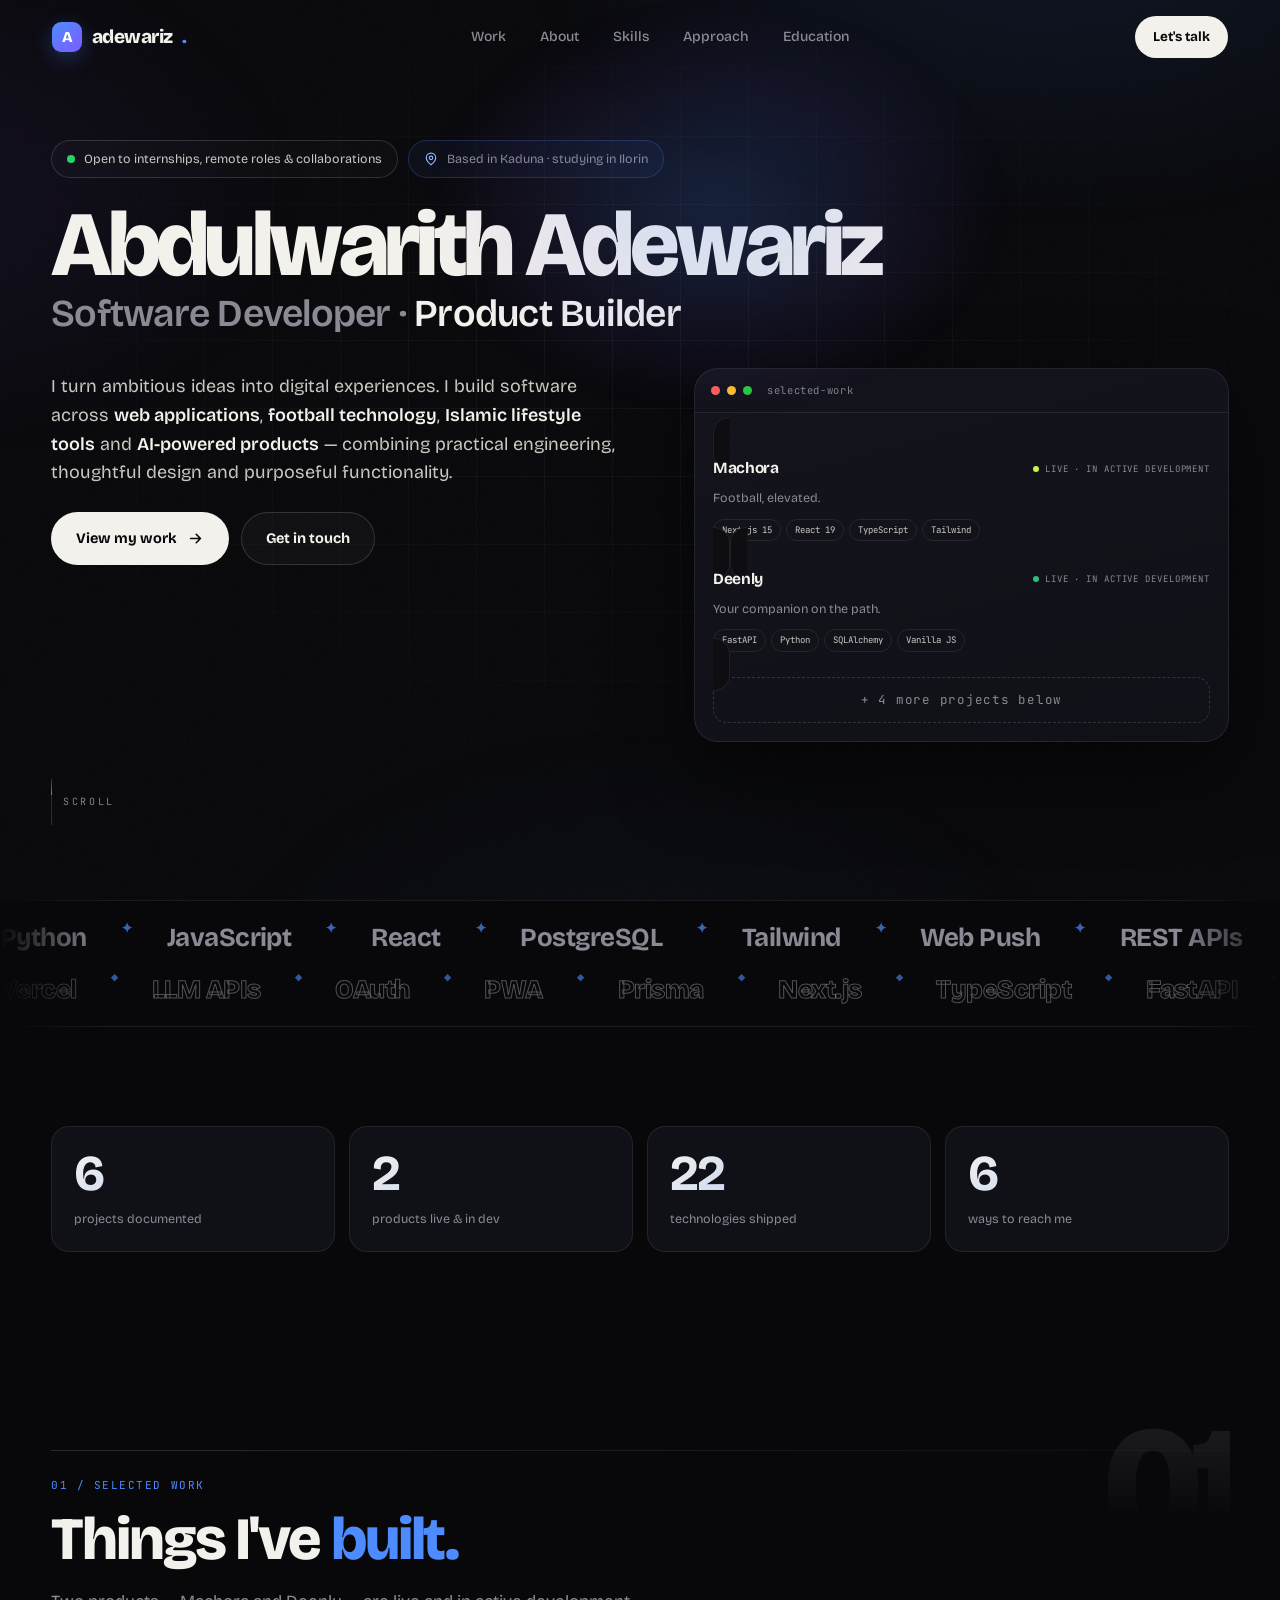
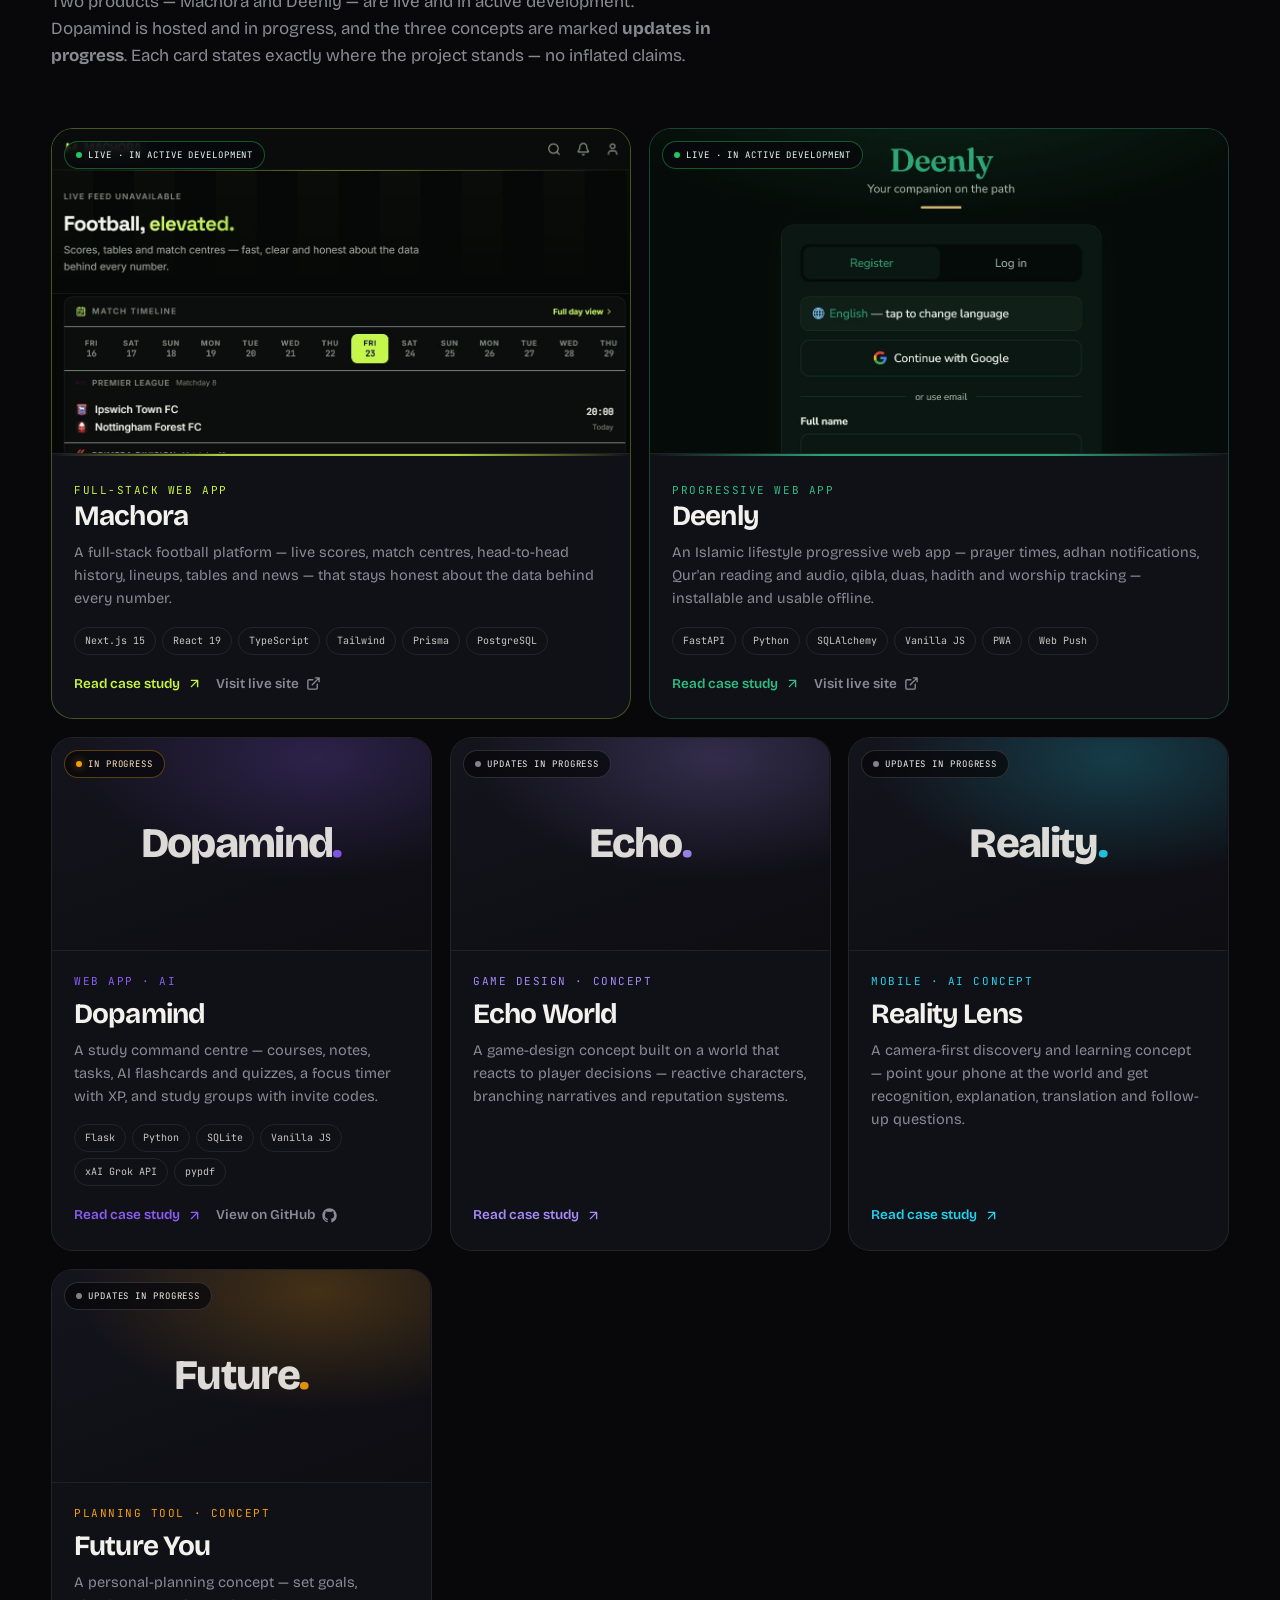
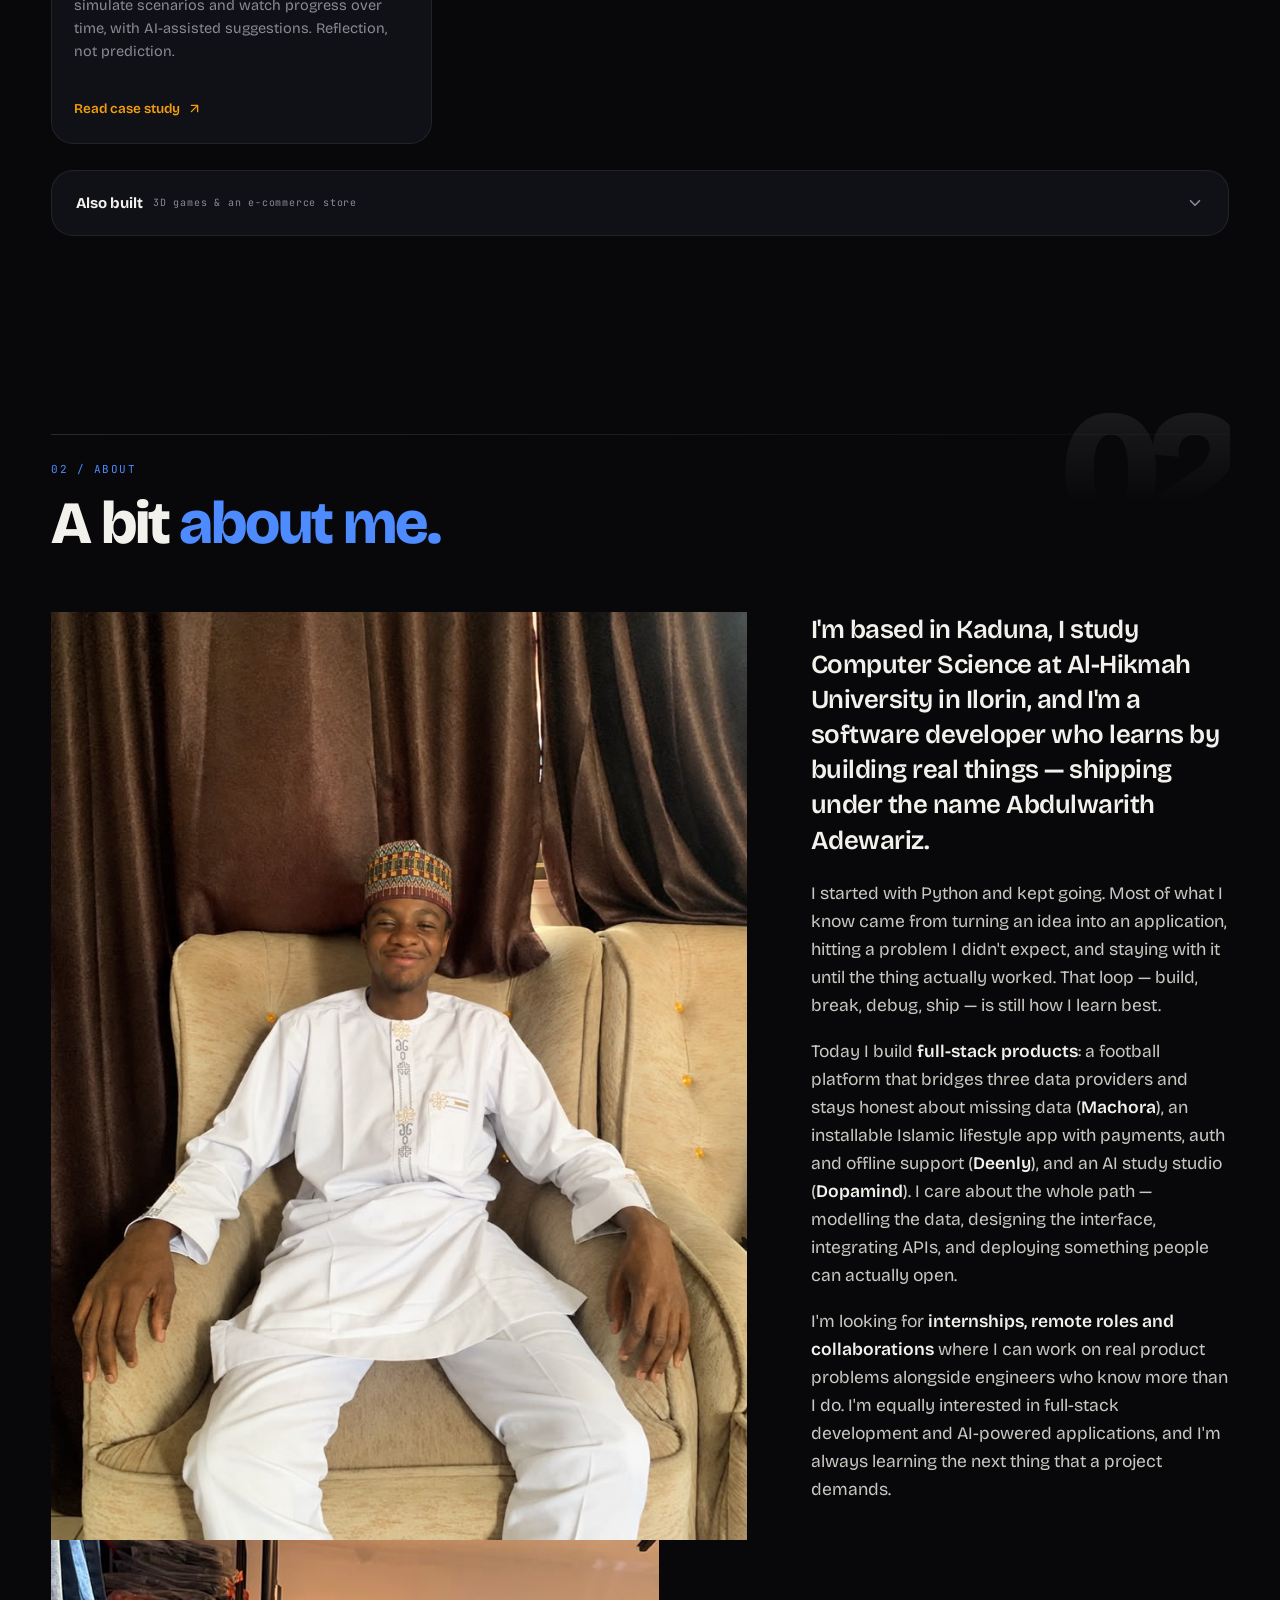
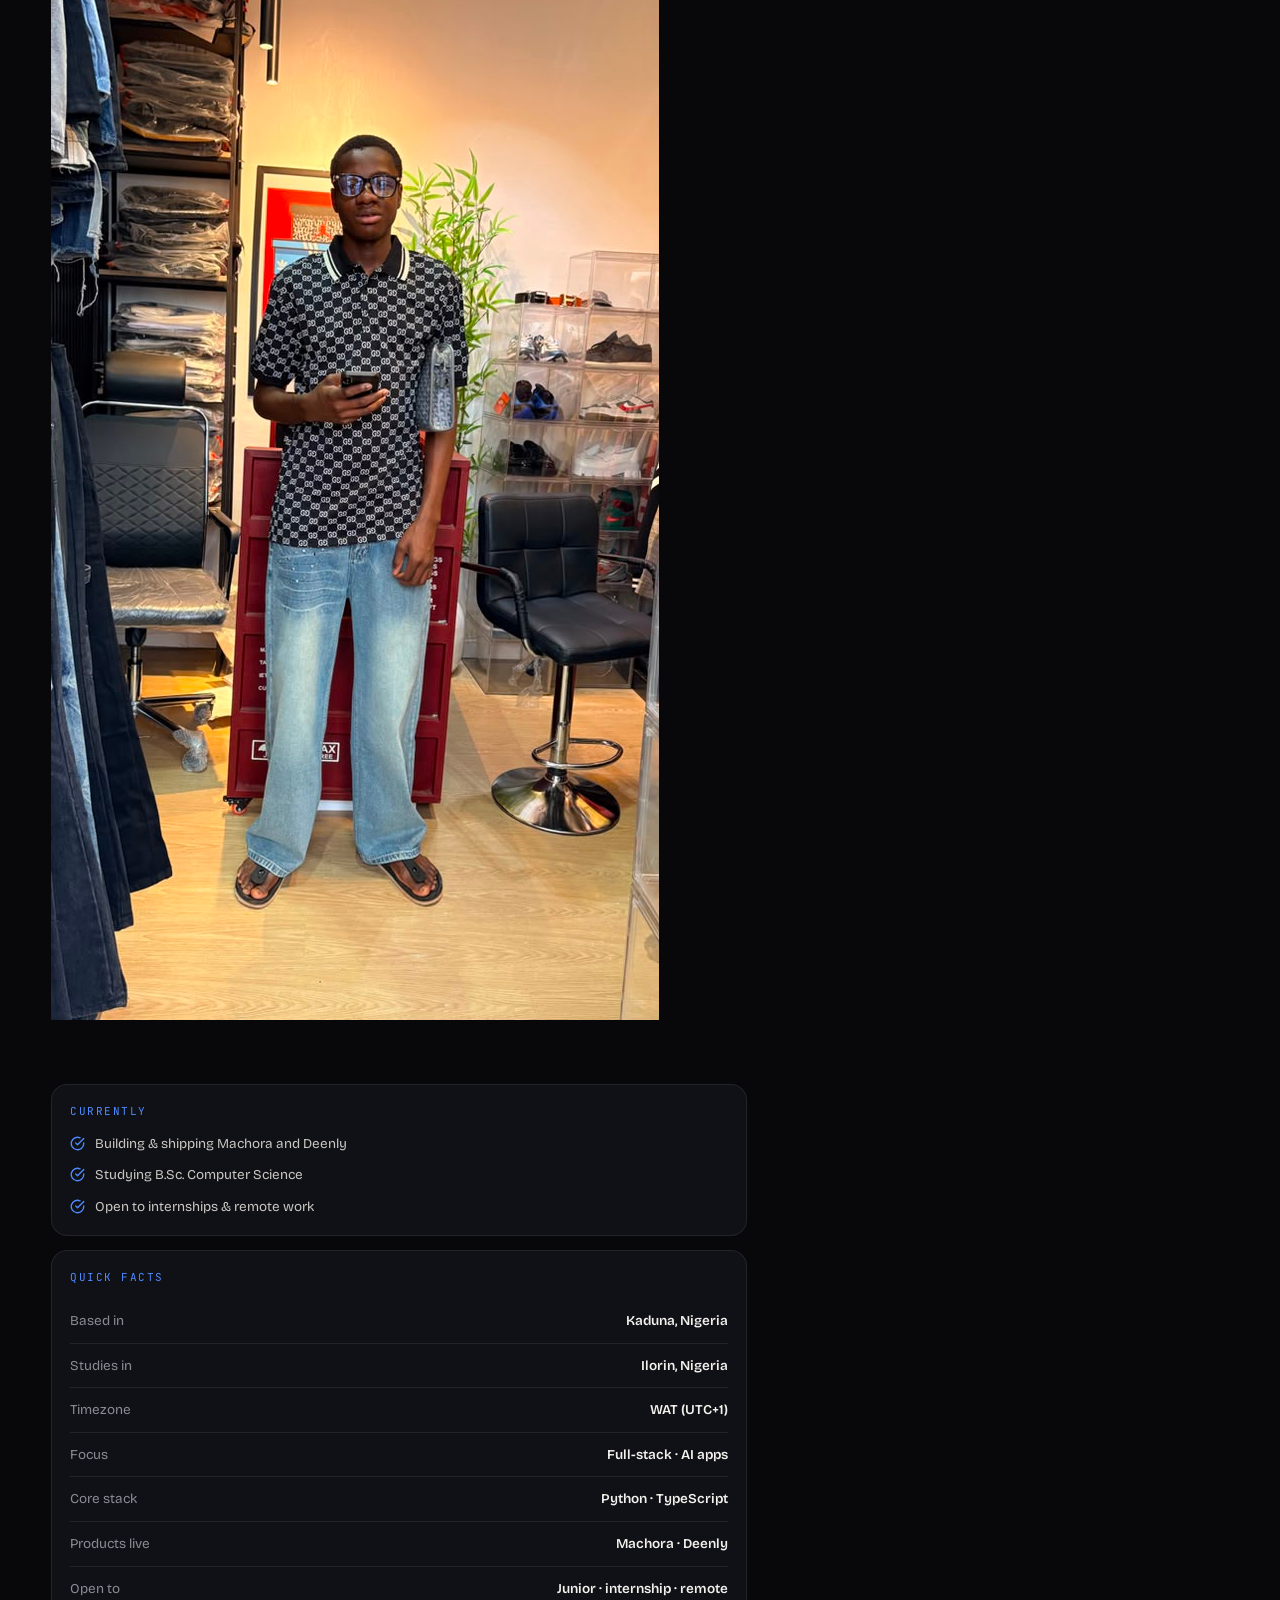
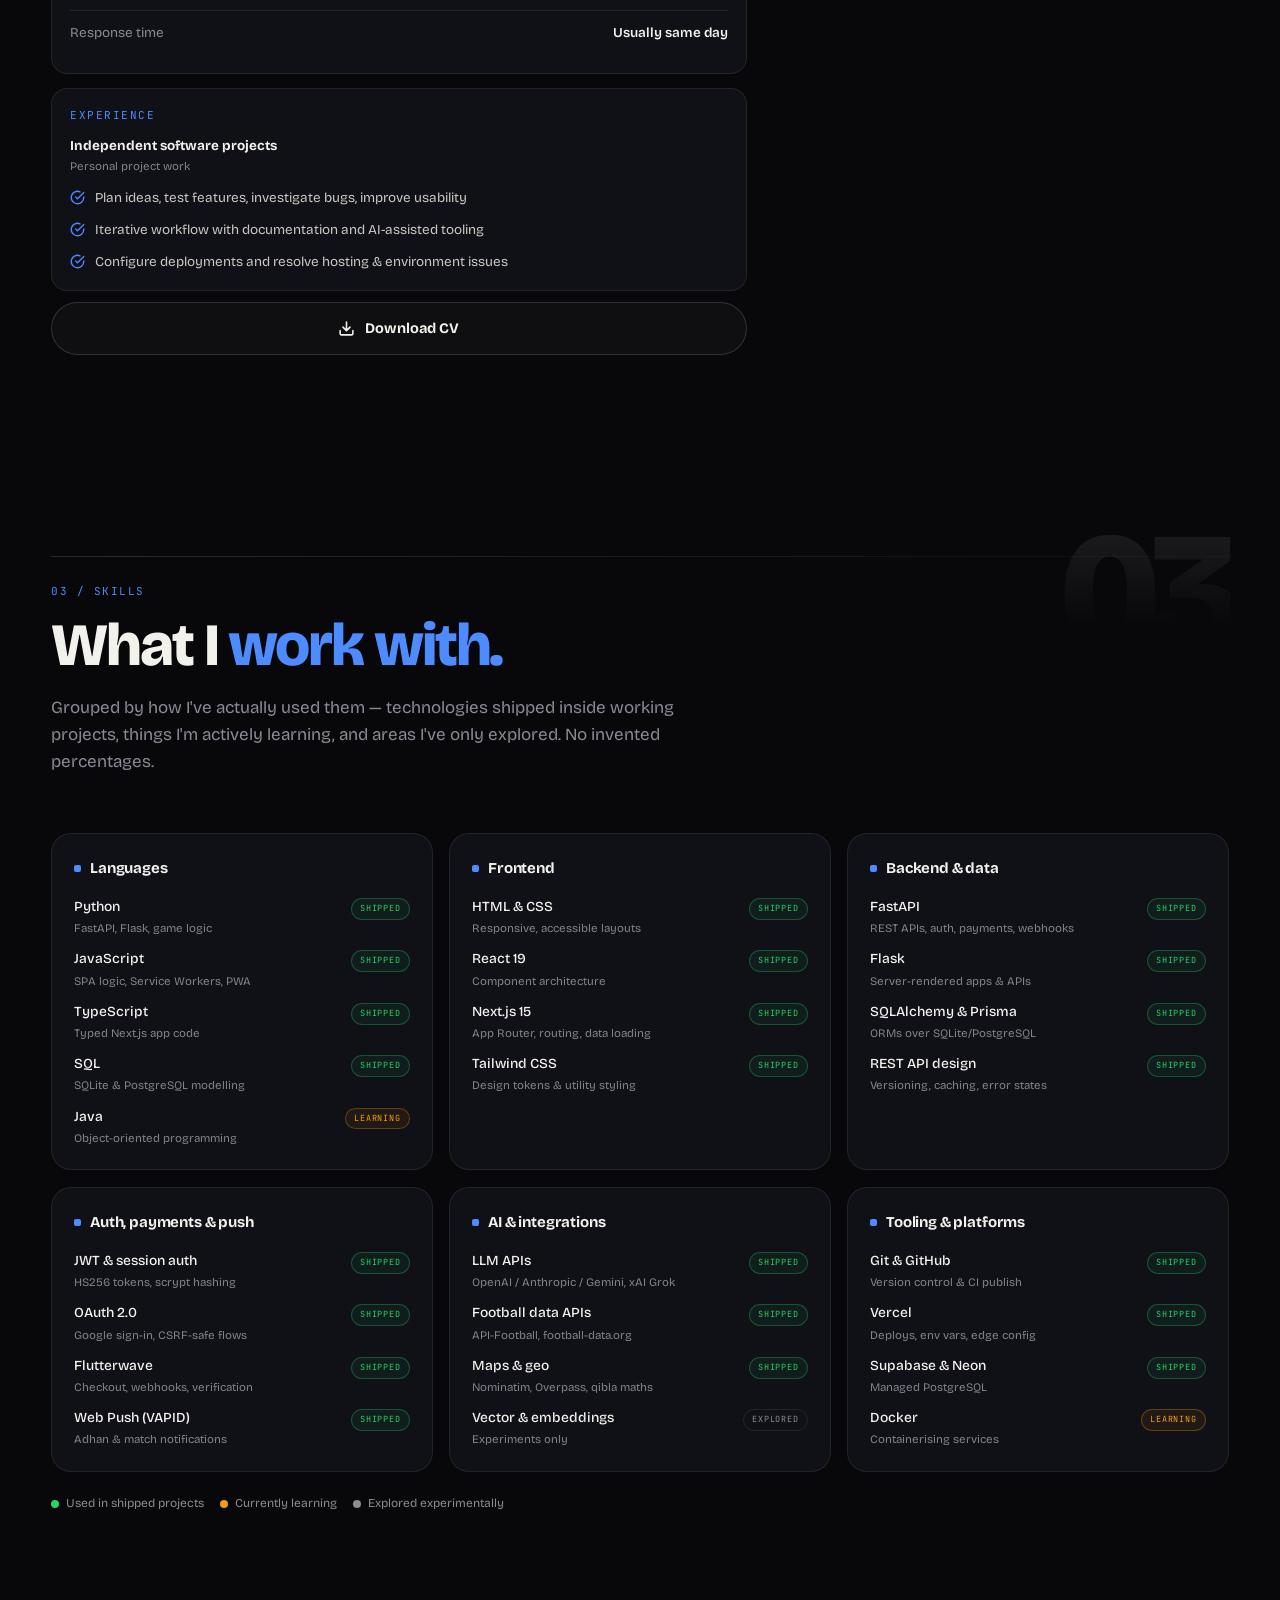
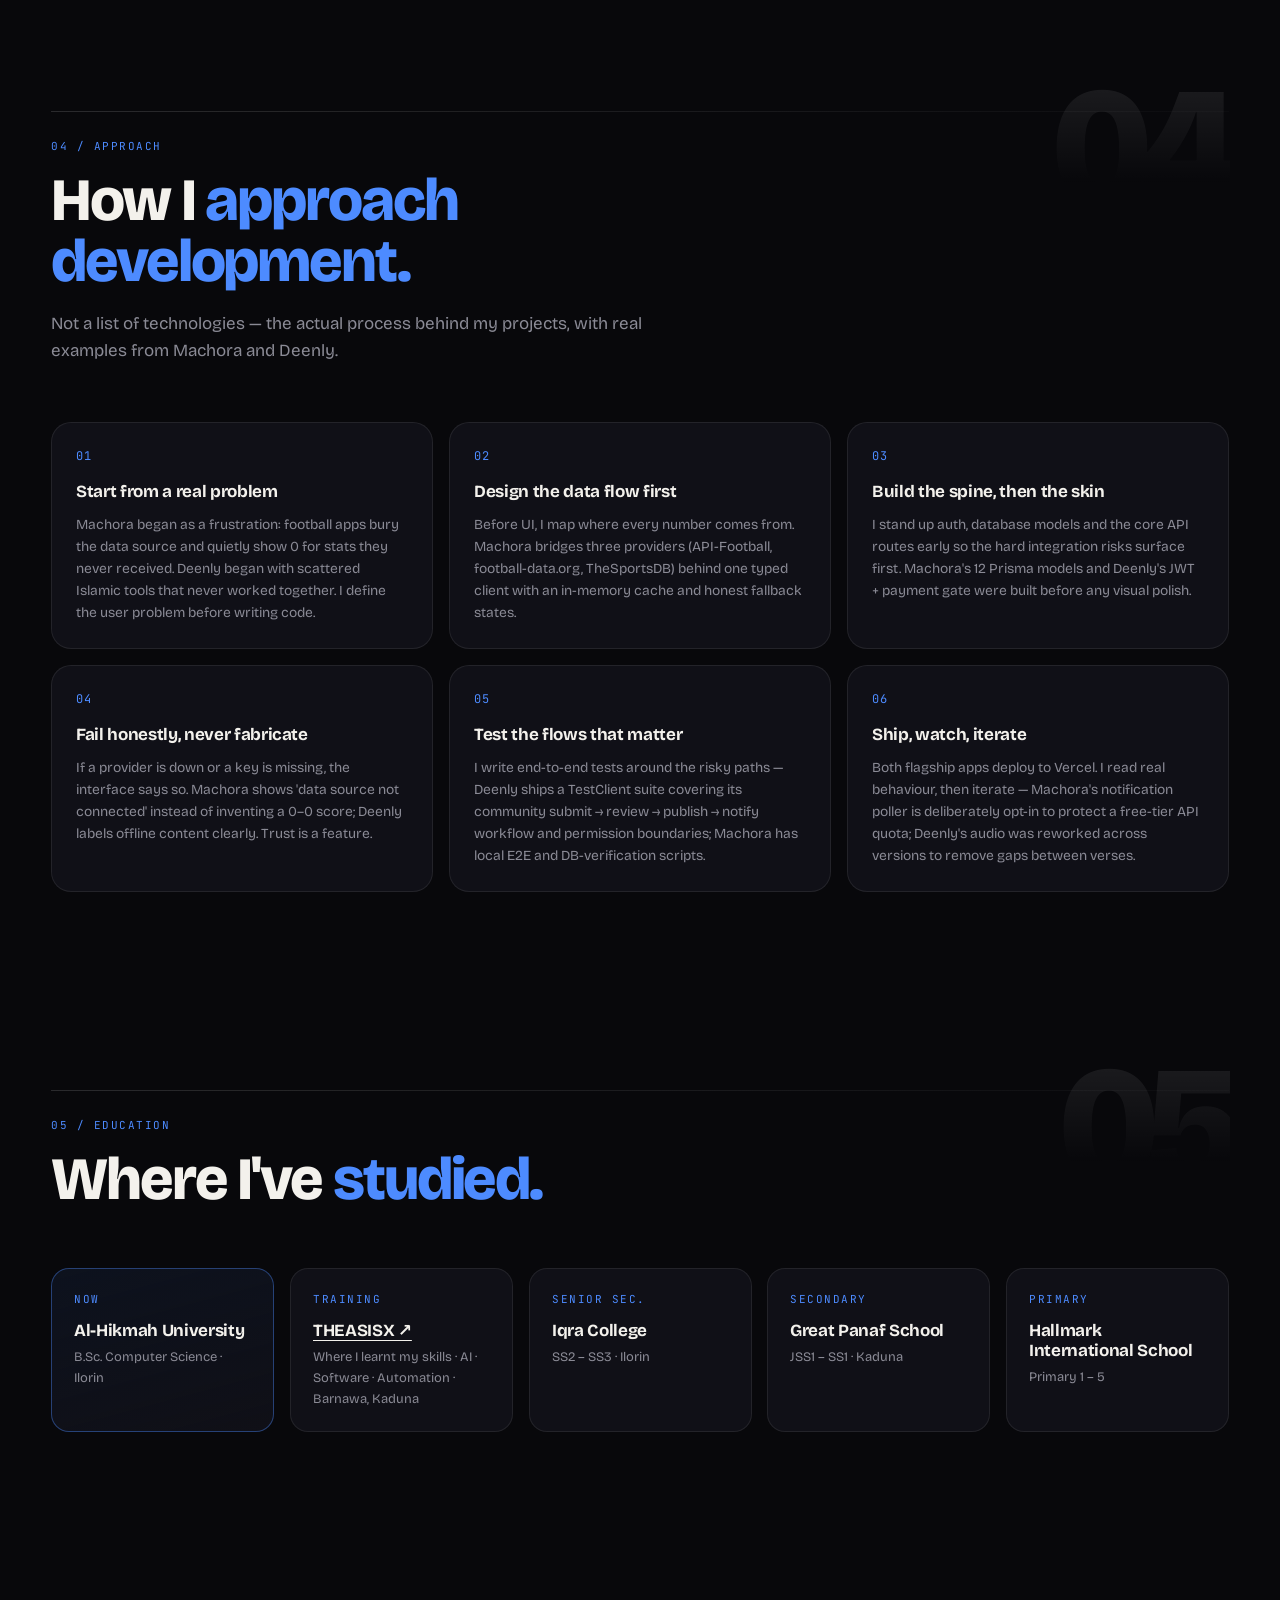
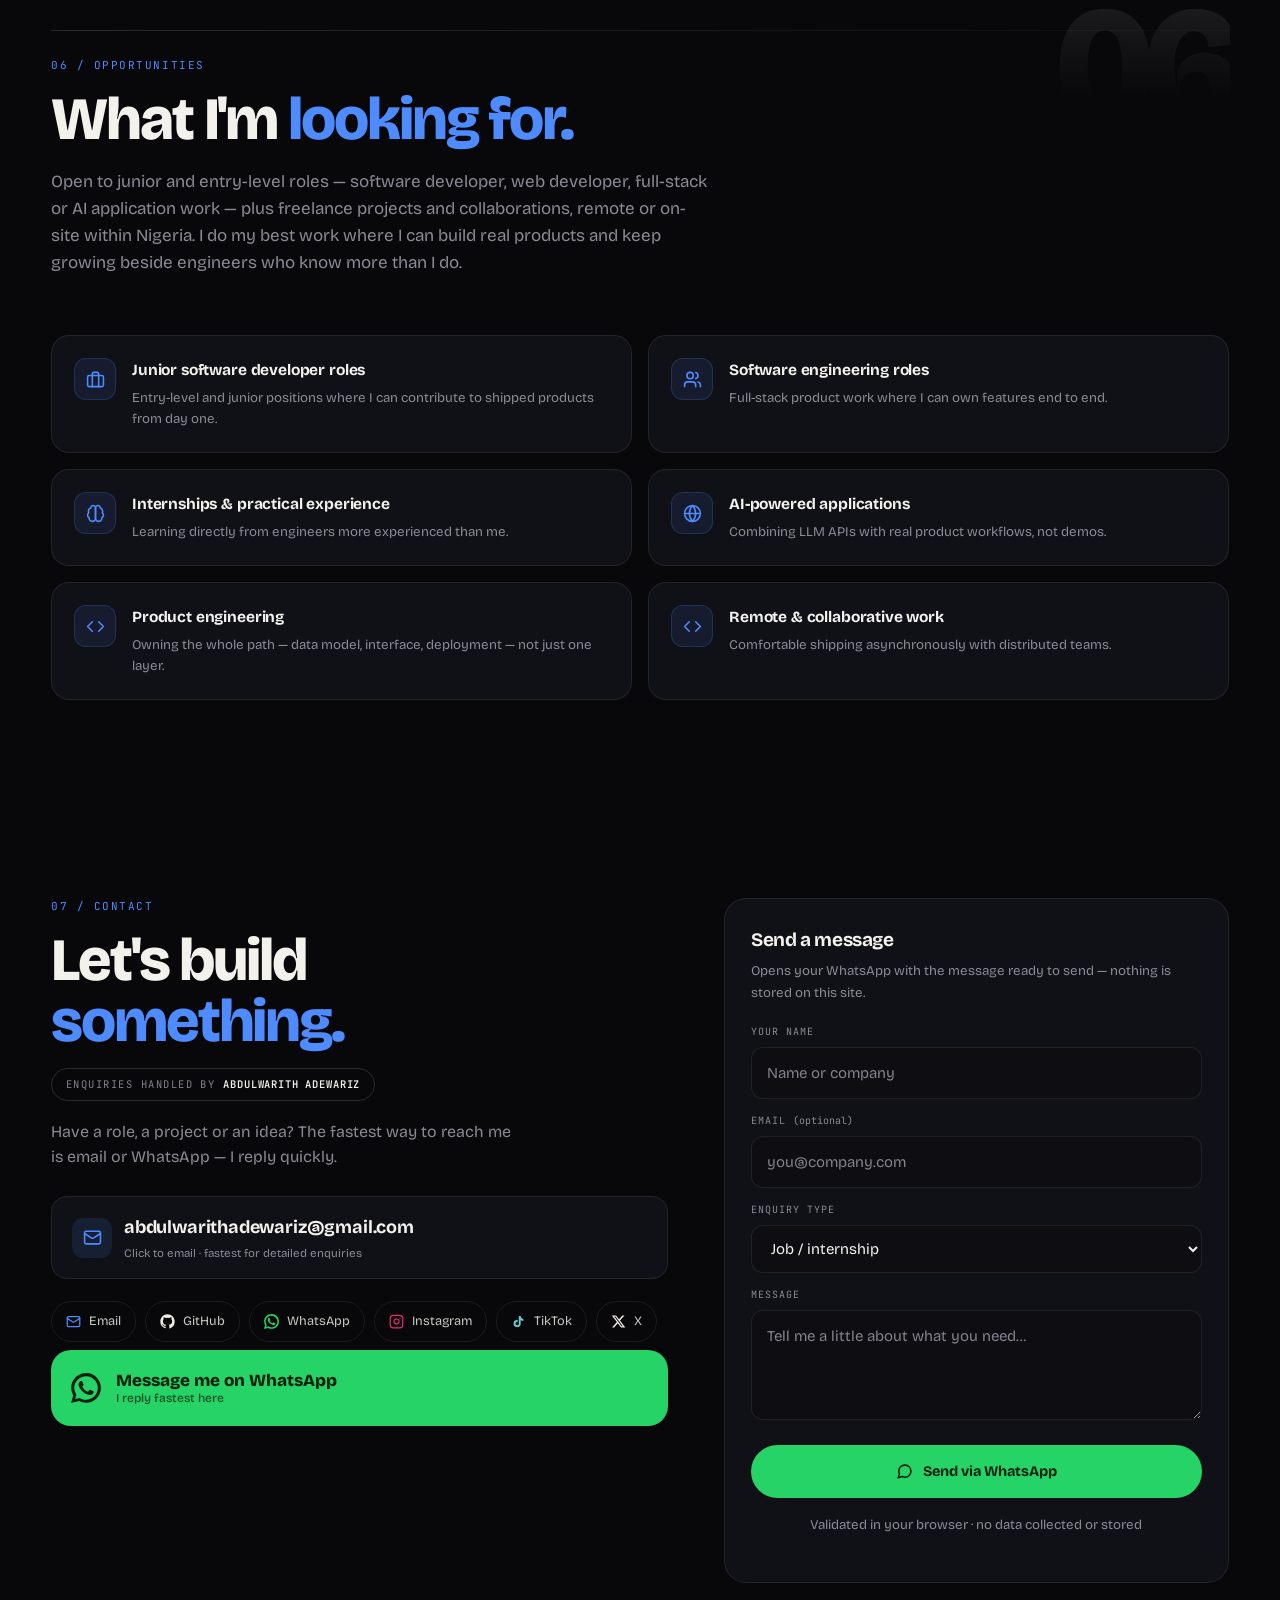
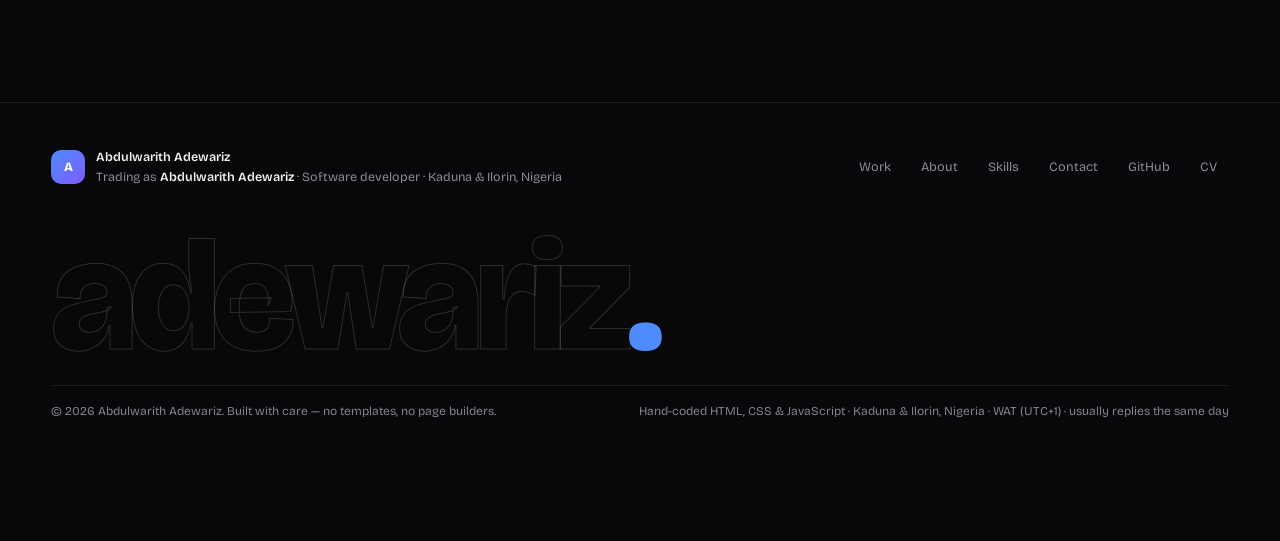
==== commit d65e65e3: "Fix hero name size, remove 2 profile pics, drop Zayd from name, add THEASISX training card" ====
--- a/index.html
+++ b/index.html
@@ -6,7 +6,7 @@
 <title>Adewariz | Abdulwarith Adewariz — Software Developer Portfolio</title>
 <meta name="description" content="Adewariz is the portfolio of Abdulwarith Adewariz, a software developer in Nigeria building full-stack web apps, football technology and AI-powered products. Creator of Machora, Deenly and Dopamind.">
 <meta name="author" content="Abdulwarith Adewariz">
-<meta name="keywords" content="Abdulwarith Adewariz, Abdulwarith Adewariz Zayd, software developer Nigeria, full-stack developer, Python, FastAPI, Next.js, React, AI applications, Machora, Deenly, portfolio">
+<meta name="keywords" content="Abdulwarith Adewariz, Abdulwarith Adewariz, software developer Nigeria, full-stack developer, Python, FastAPI, Next.js, React, AI applications, Machora, Deenly, portfolio">
 <meta name="robots" content="index, follow">
 <link rel="canonical" href="https://adewariz.vercel.app/">
 
@@ -51,11 +51,11 @@
       "@type": "Person",
       "@id": "https://adewariz.vercel.app/#person",
       "name": "Abdulwarith Adewariz",
-      "alternateName": ["Adewariz", "Abdulwarith Adewariz Zayd"],
+      "alternateName": ["Adewariz", "Abdulwarith Adewariz"],
       "description": "Abdulwarith Adewariz is a software developer based in Kaduna, Nigeria, studying Computer Science at Al-Hikmah University in Ilorin. He builds full-stack web applications, football technology platforms, Islamic lifestyle tools, and AI-powered products. Creator of Machora, Deenly, and Dopamind.",
       "jobTitle": "Software Developer",
       "url": "https://adewariz.vercel.app/",
-      "image": "https://adewariz.vercel.app/assets/img/profile-1.jpg",
+      "image": "https://adewariz.vercel.app/assets/img/profile-1.jpeg",
       "sameAs": [
         "https://github.com/abdulwarithadewariz-ux",
         "https://www.instagram.com/adewarizx18/",
@@ -228,13 +228,11 @@
     </div>
     <div class="about-grid">
       <div class="about-photos rv">
-        <img src="assets/img/profile-1.jpg" alt="Abdulwarith Adewariz" class="photo photo-1">
-        <img src="assets/img/profile-2.jpg" alt="Abdulwarith Adewariz" class="photo photo-2">
-        <img src="assets/img/profile-3.jpg" alt="Abdulwarith Adewariz" class="photo photo-3">
-        <img src="assets/img/profile-4.jpg" alt="Abdulwarith Adewariz" class="photo photo-4">
+        <img src="assets/img/profile-1.jpeg" alt="Abdulwarith Adewariz" class="photo photo-1">
+        <img src="assets/img/profile-4.jpeg" alt="Abdulwarith Adewariz" class="photo photo-4">
       </div>
       <div class="about-copy rv">
-        <p class="hi">I'm based in Kaduna, I study Computer Science at Al-Hikmah University in Ilorin, and I'm a software developer who learns by building real things — shipping under the name <b>Abdulwarith Adewariz Zayd</b>.</p>
+        <p class="hi">I'm based in Kaduna, I study Computer Science at Al-Hikmah University in Ilorin, and I'm a software developer who learns by building real things — shipping under the name <b>Abdulwarith Adewariz</b>.</p>
         <p>I started with Python and kept going. Most of what I know came from turning an idea into an application, hitting a problem I didn't expect, and staying with it until the thing actually worked. That loop — build, break, debug, ship — is still how I learn best.</p>
         <p>Today I build <b>full-stack products</b>: a football platform that bridges three data providers and stays honest about missing data (<b>Machora</b>), an installable Islamic lifestyle app with payments, auth and offline support (<b>Deenly</b>), and an AI study studio (<b>Dopamind</b>). I care about the whole path — modelling the data, designing the interface, integrating APIs, and deploying something people can actually open.</p>
         <p>I'm looking for <b>internships, remote roles and collaborations</b> where I can work on real product problems alongside engineers who know more than I do. I'm equally interested in full-stack development and AI-powered applications, and I'm always learning the next thing that a project demands.</p>
@@ -335,7 +333,7 @@
     <div class="contact-lead rv">
       <span class="mono" style="color:var(--a);display:block;margin-bottom:14px">07 / contact</span>
       <h2>Let's build <em>something.</em></h2>
-      <span class="biz-tag">Enquiries handled by <b>Abdulwarith Adewariz Zayd</b></span>
+      <span class="biz-tag">Enquiries handled by <b>Abdulwarith Adewariz</b></span>
       <p style="color:var(--mut);margin-top:18px;max-width:46ch">Have a role, a project or an idea? The fastest way to reach me is email or WhatsApp — I reply quickly.</p>
 
       <a class="big-mail" href="mailto:abdulwarithadewariz@gmail.com?subject=Hello%20Abdulwarith" id="mailCard">
@@ -400,7 +398,7 @@
       <span class="lmk" aria-hidden="true" style="width:34px;height:34px;border-radius:10px;display:grid;place-items:center;background:linear-gradient(140deg,var(--a),#7d5cff);color:#fff;font-weight:800">A</span>
       <span>
         <b>Abdulwarith Adewariz</b><br>
-        <span>Trading as <b>Abdulwarith Adewariz Zayd</b> · Software developer · Kaduna &amp; Ilorin, Nigeria</span>
+        <span>Trading as <b>Abdulwarith Adewariz</b> · Software developer · Kaduna &amp; Ilorin, Nigeria</span>
       </span>
     </div>
     <nav aria-label="Footer">
@@ -413,7 +411,7 @@
     </nav>
     <b class="f-big" aria-hidden="true">adewariz<i>.</i></b>
     <div class="fc">
-      <span>© <span id="yr">2026</span> Abdulwarith Adewariz Zayd. Built with care — no templates, no page builders.</span>
+      <span>© <span id="yr">2026</span> Abdulwarith Adewariz. Built with care — no templates, no page builders.</span>
       <span id="builtNote">Hand-coded HTML, CSS &amp; JavaScript · Kaduna &amp; Ilorin, Nigeria · WAT (UTC+1) · usually replies the same day</span>
     </div>
   </div>
--- a/style.css
+++ b/style.css
@@ -539,7 +539,7 @@
 .appr p{color:var(--mut);font-size:13.8px}
 
 /* ---- education ---- */
-.edu-grid{display:grid;grid-template-columns:repeat(4,1fr);gap:16px}
+.edu-grid{display:grid;grid-template-columns:repeat(auto-fit,minmax(210px,1fr));gap:16px}
 .edu{border:1px solid var(--line);border-radius:18px;padding:22px;background:var(--card);position:relative}
 .edu.now{border-color:rgba(77,139,255,.4);background:linear-gradient(165deg,rgba(77,139,255,.08),var(--card))}
 .edu .mono{color:var(--a);margin-bottom:12px;display:block}
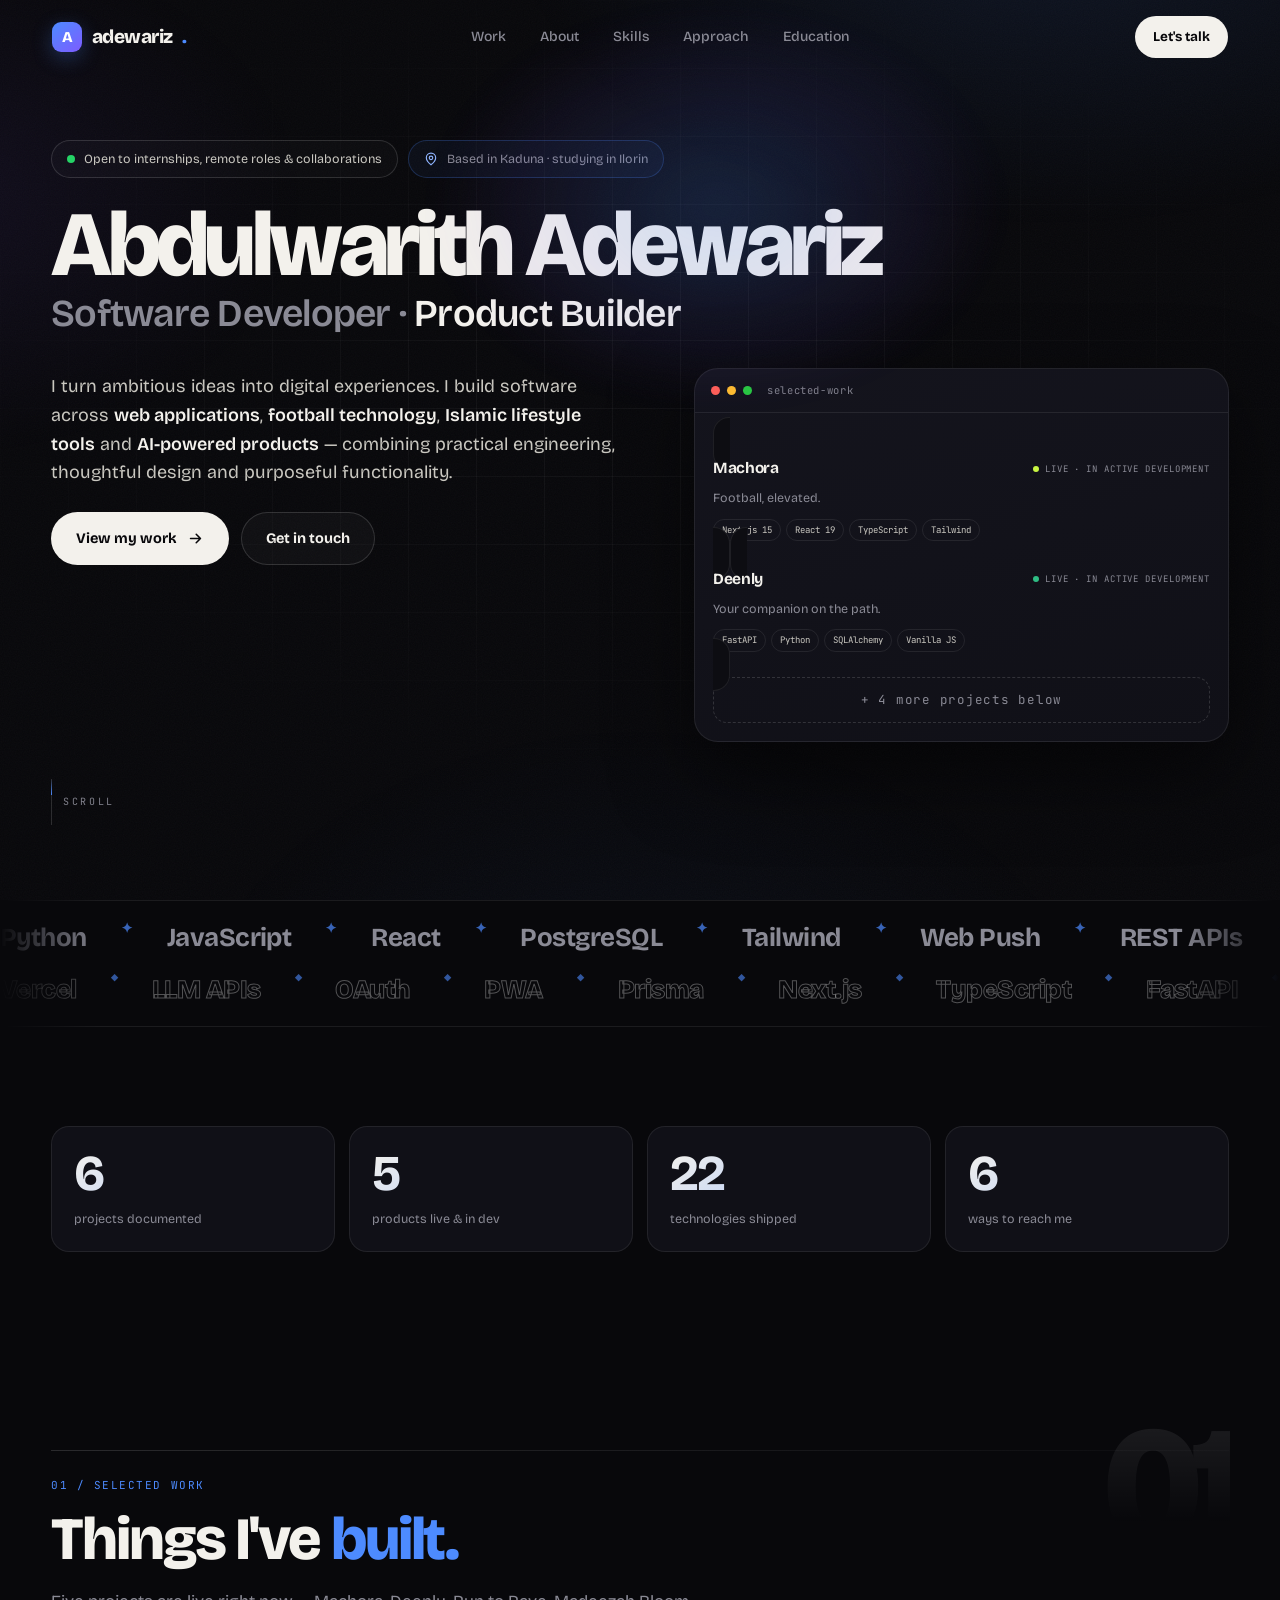
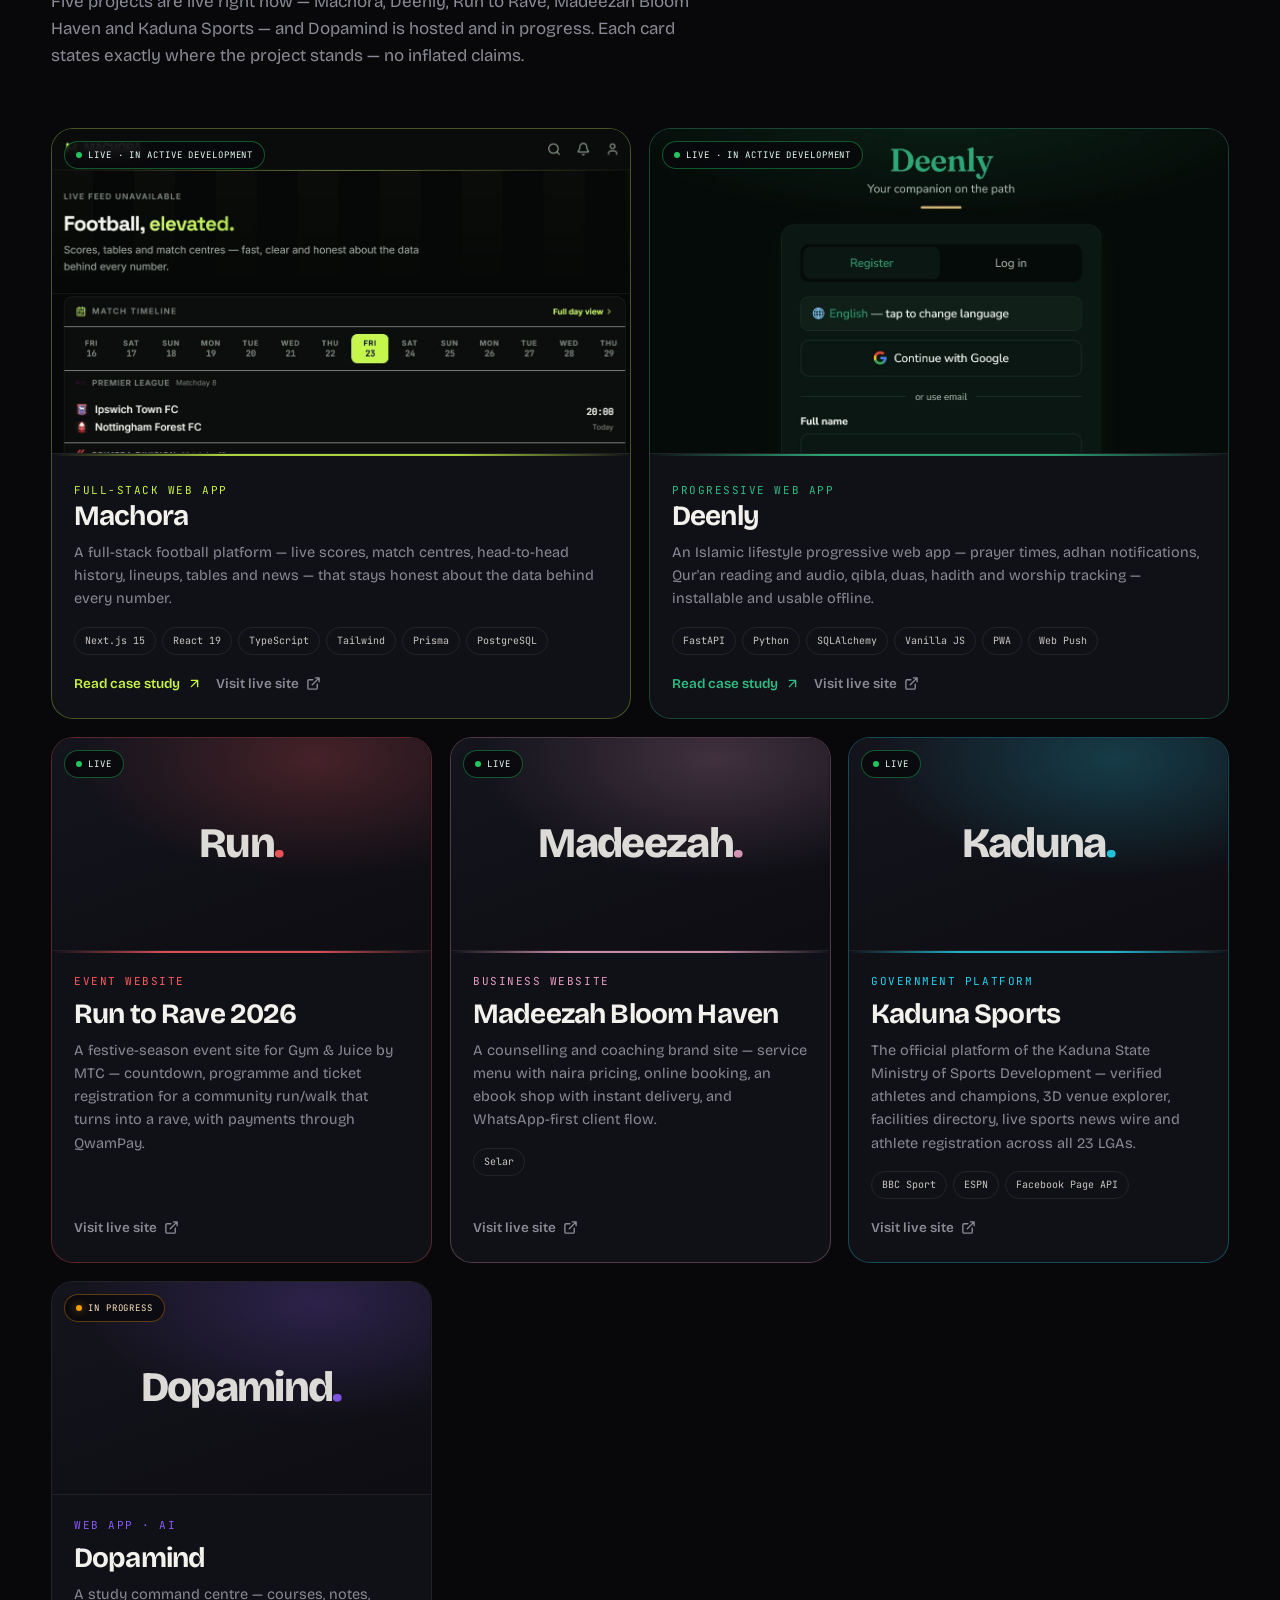
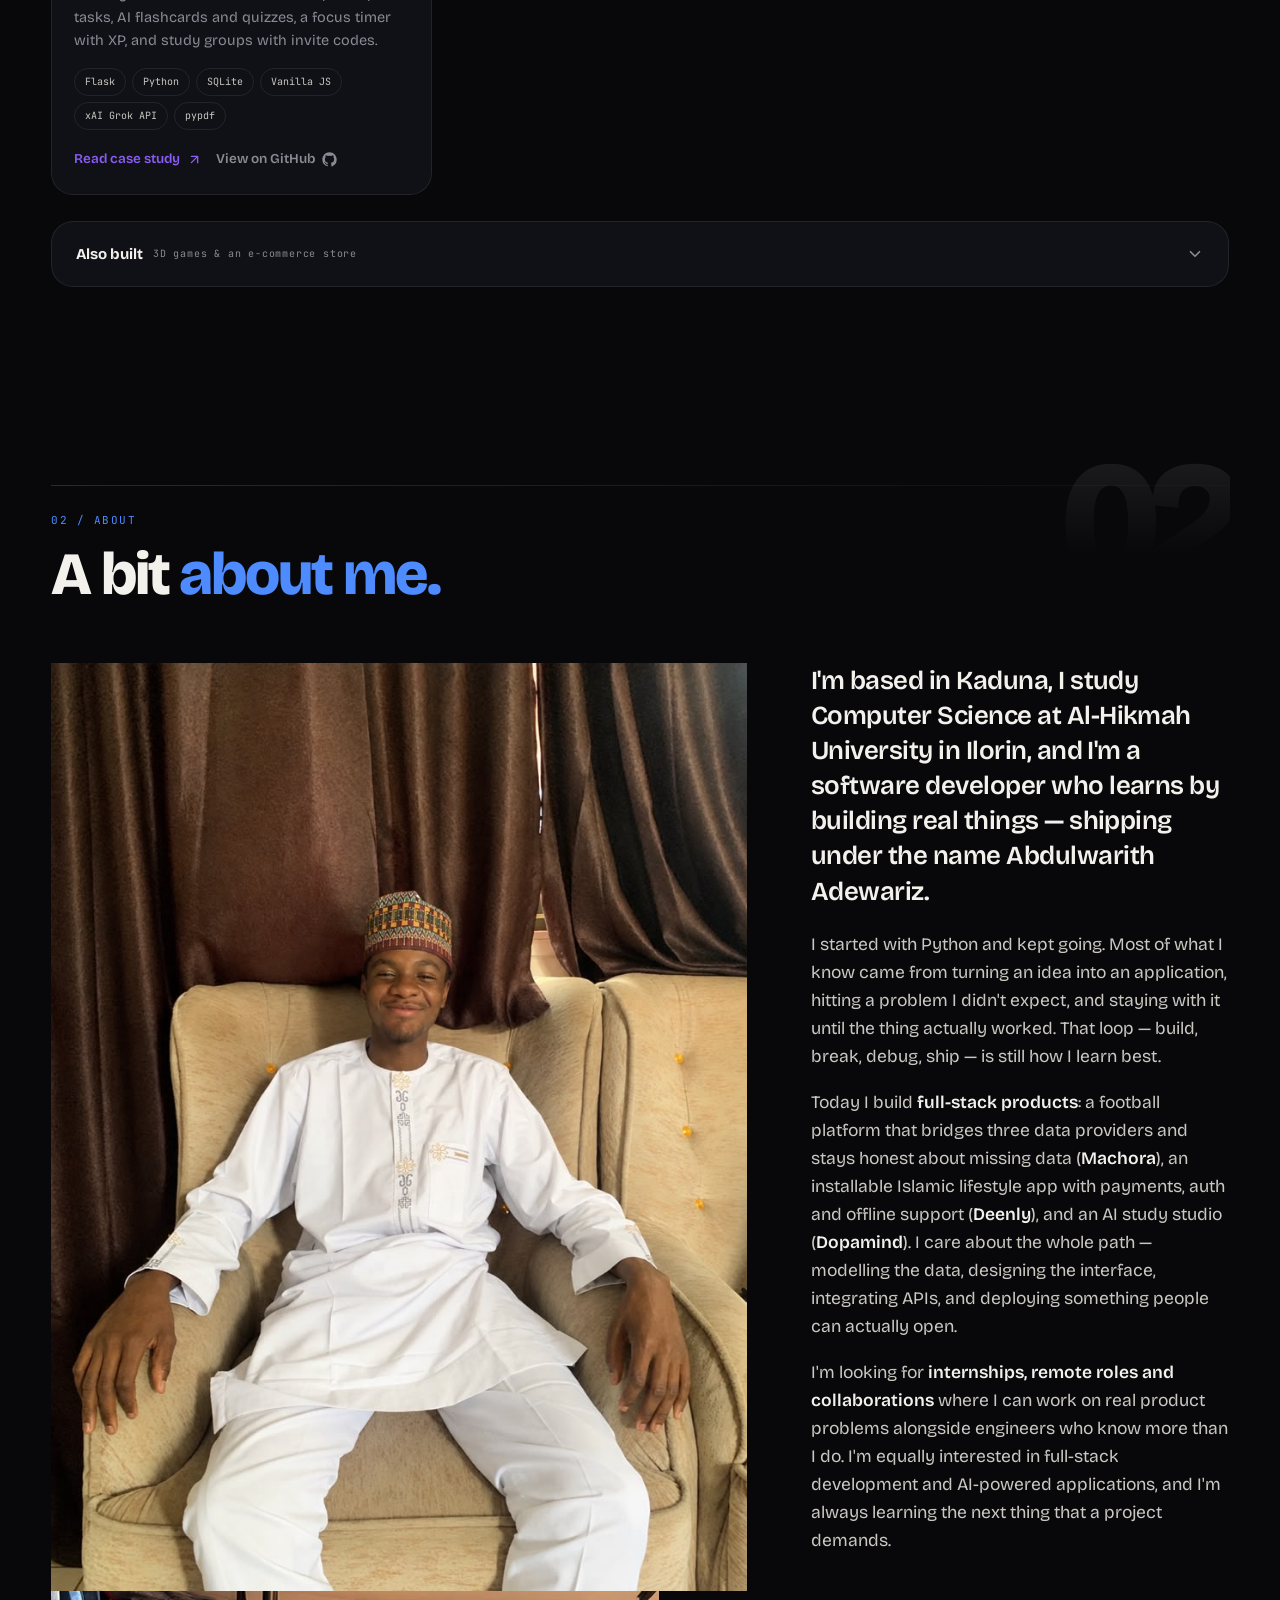
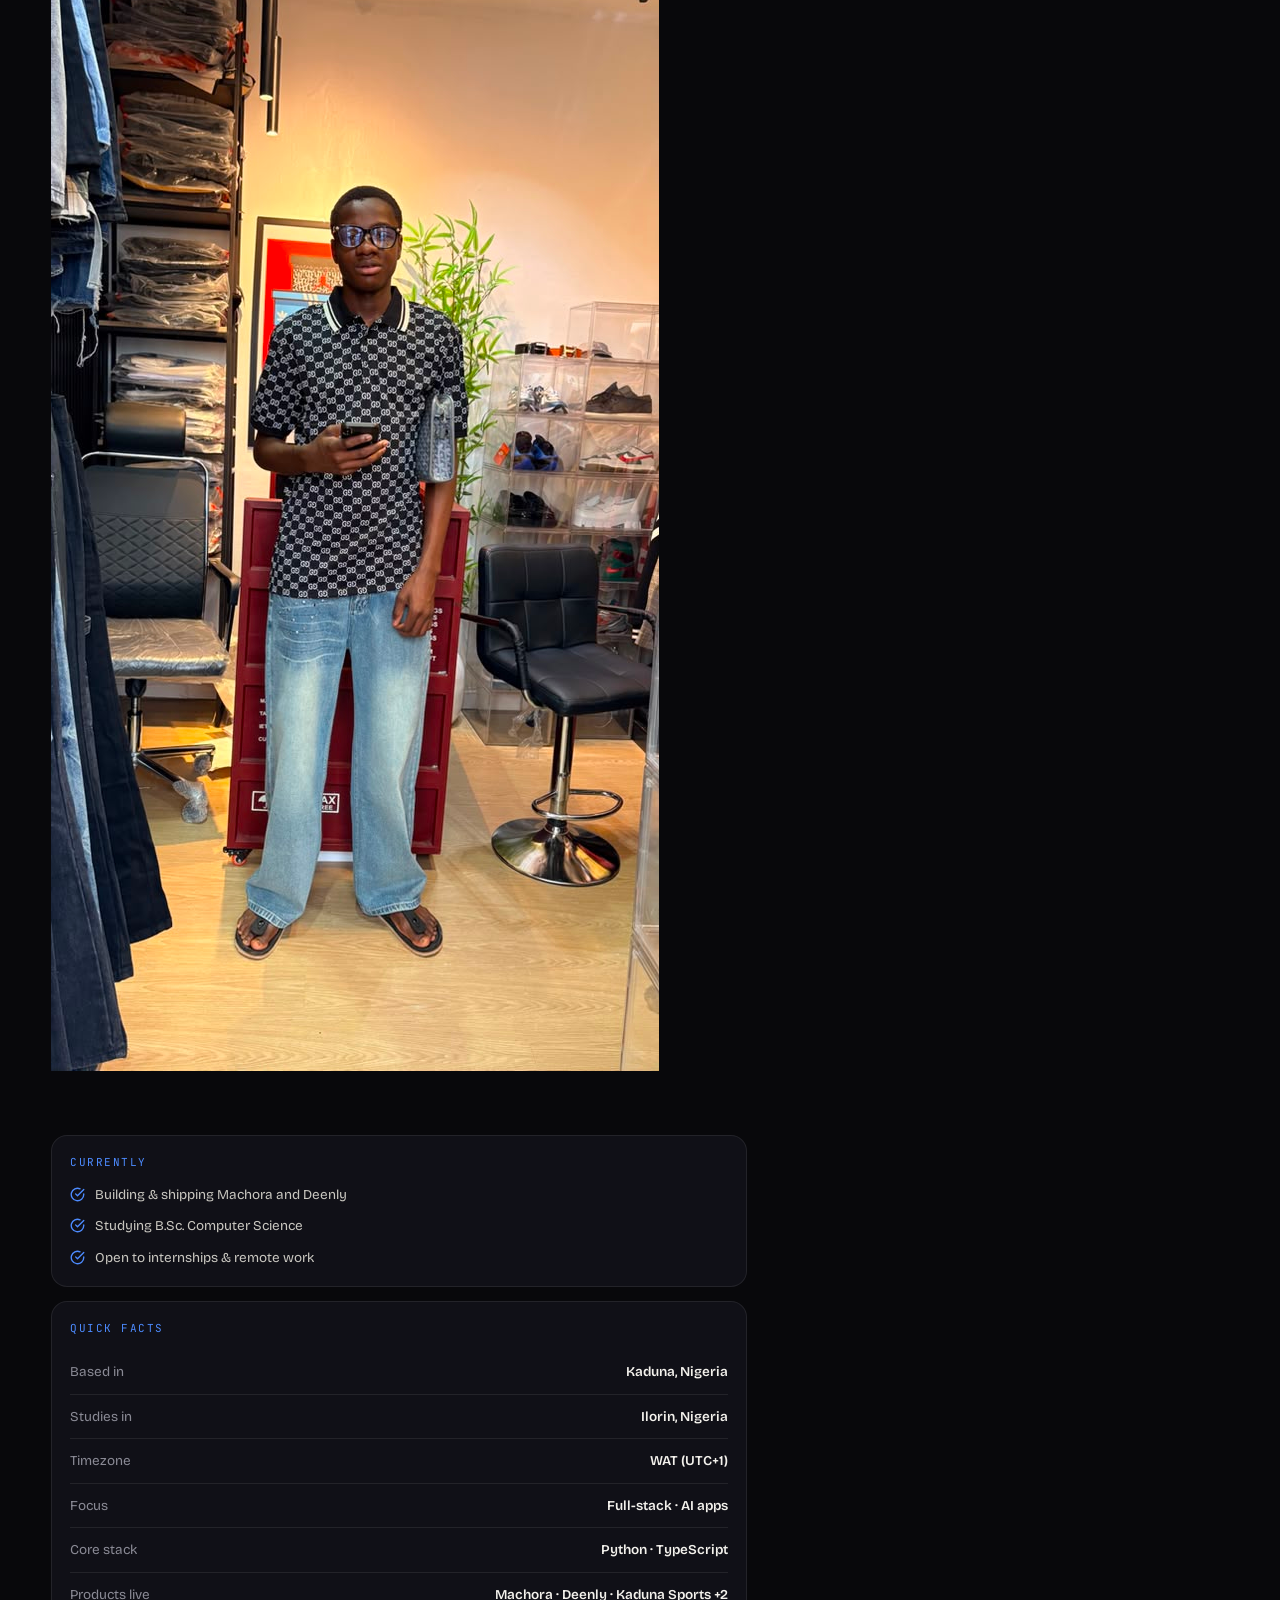
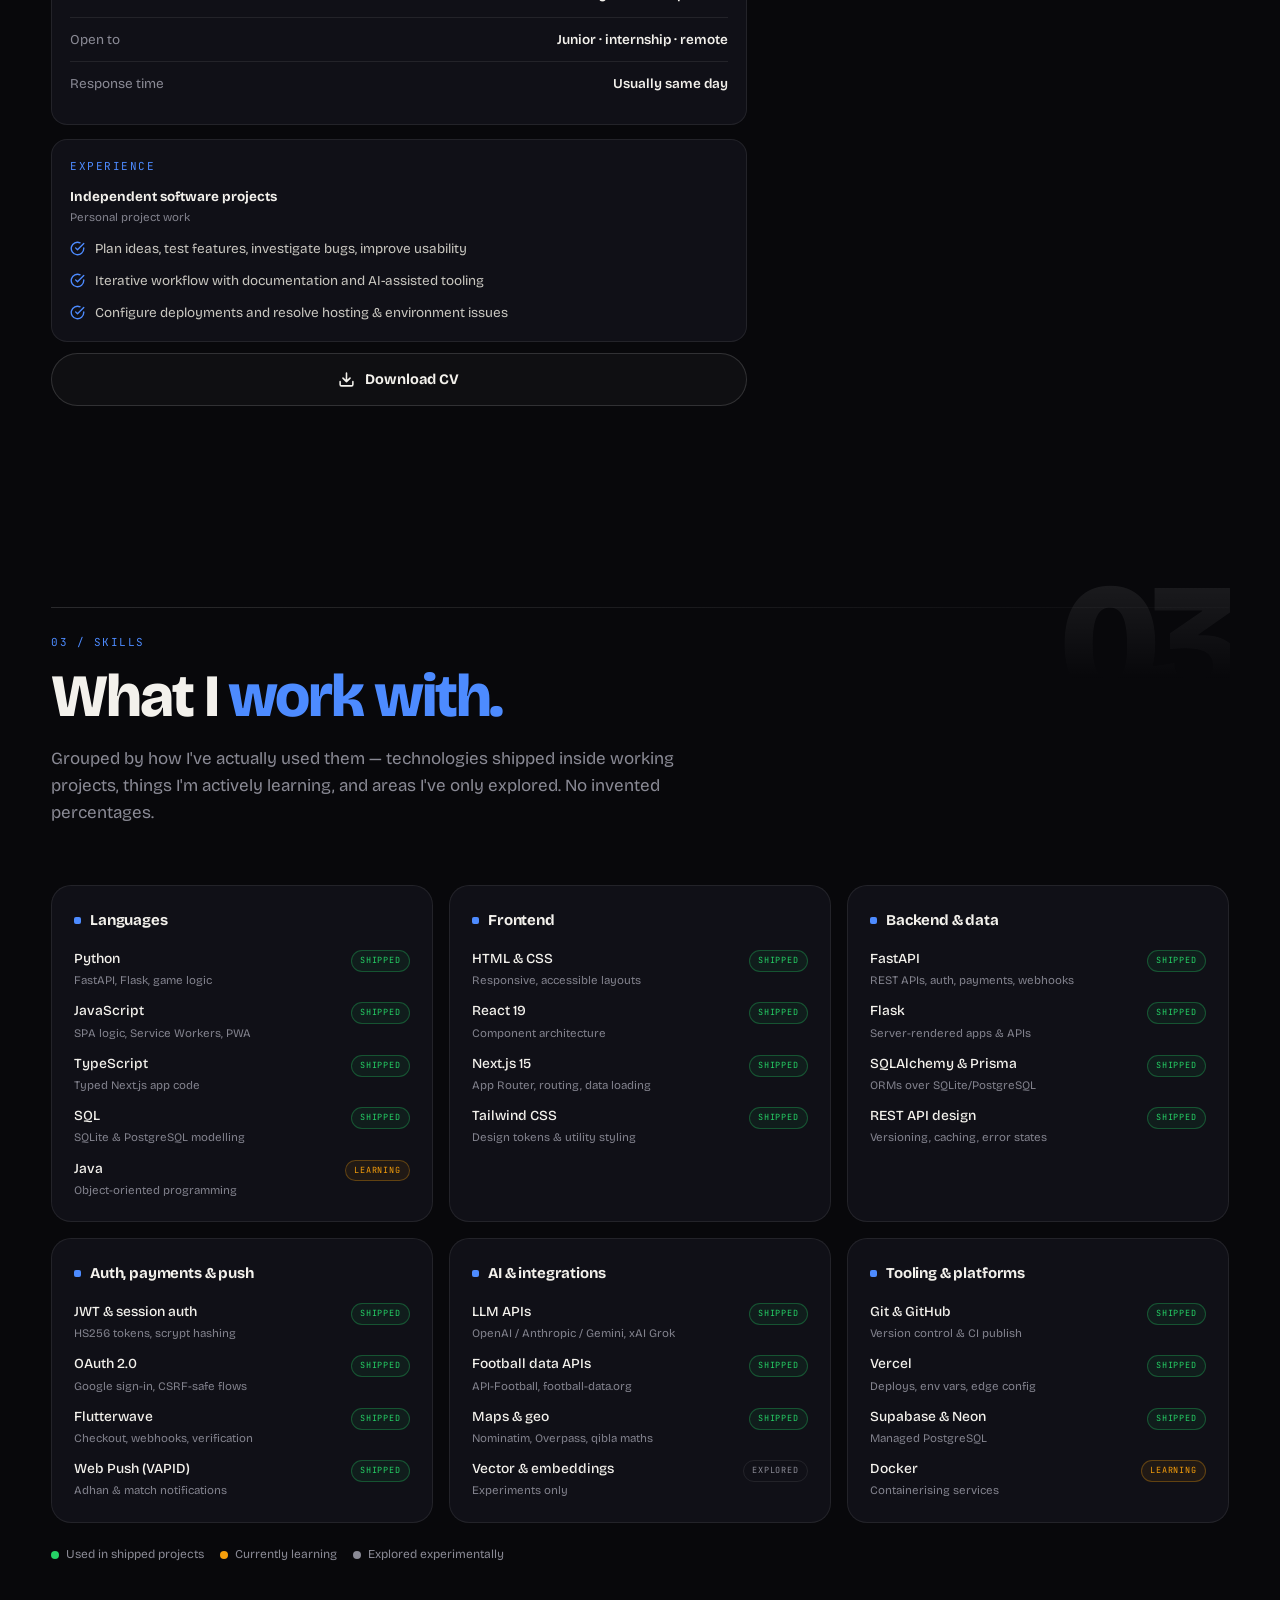
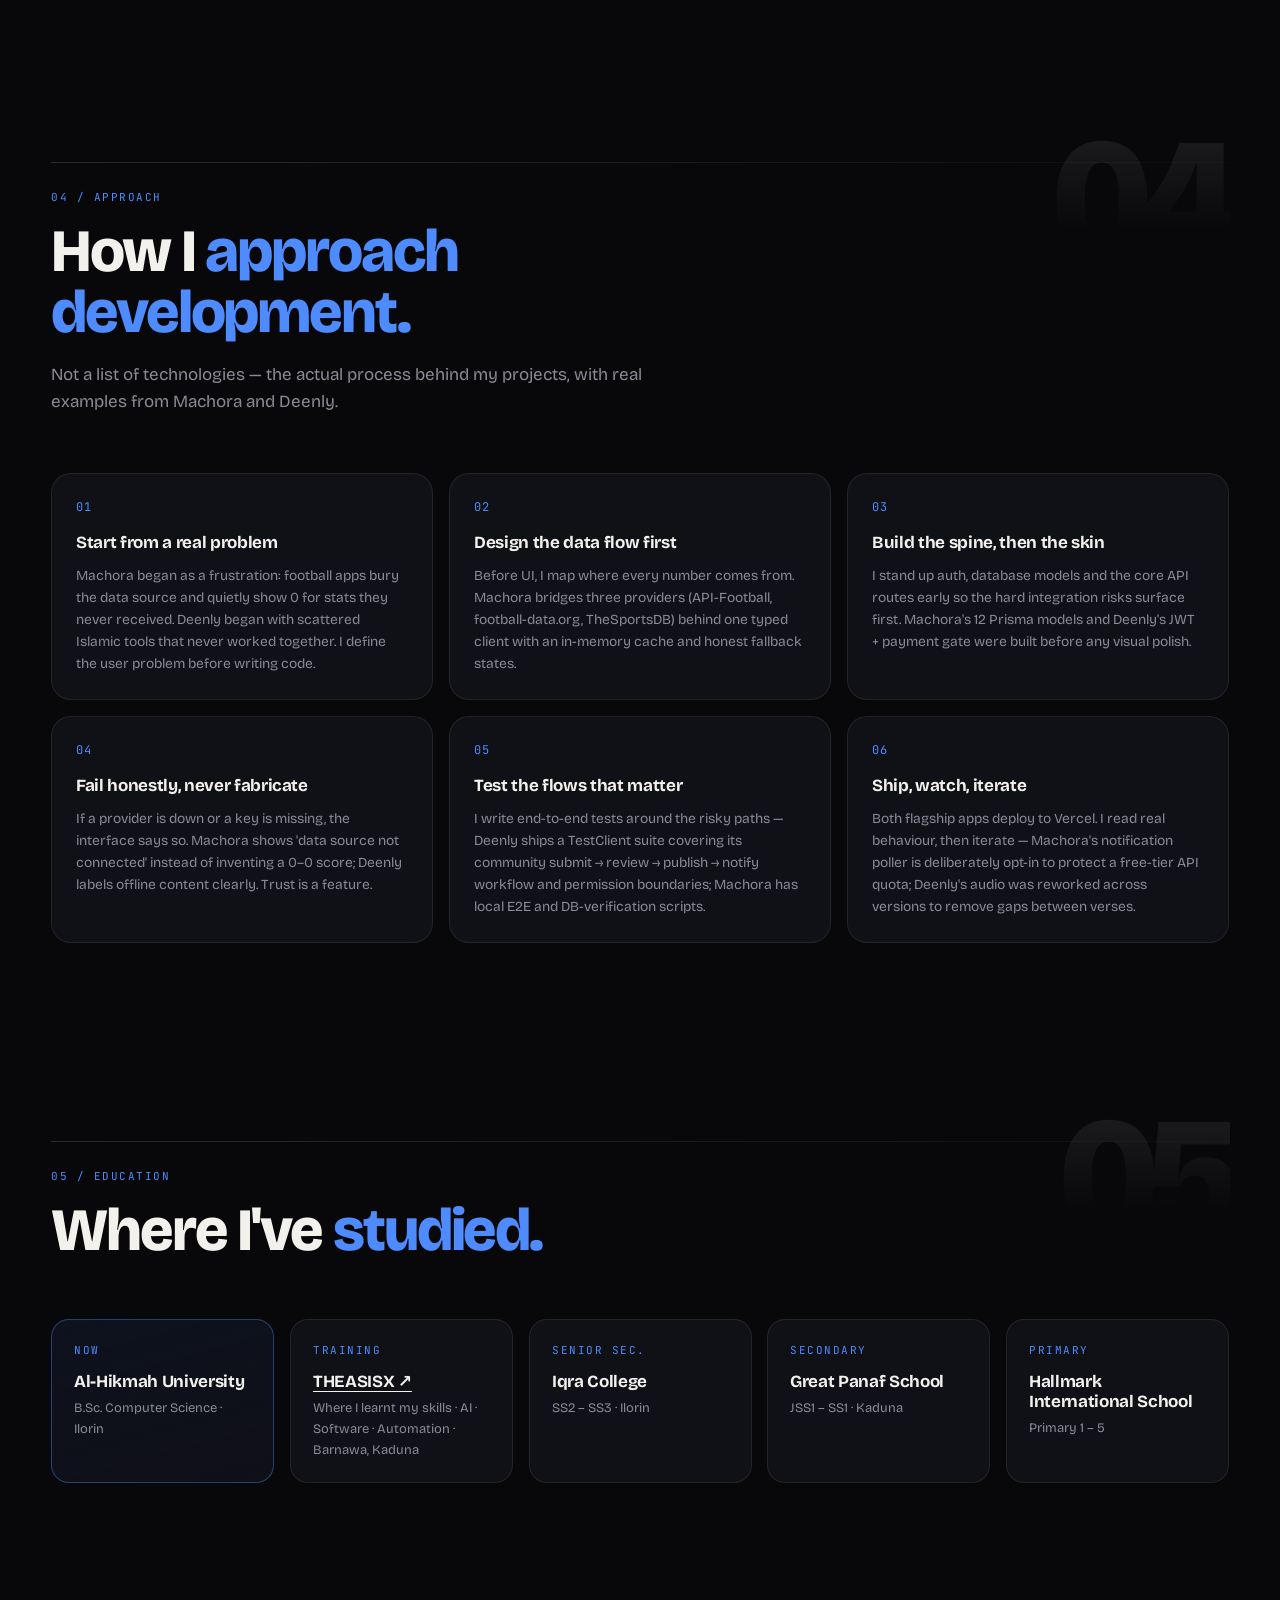
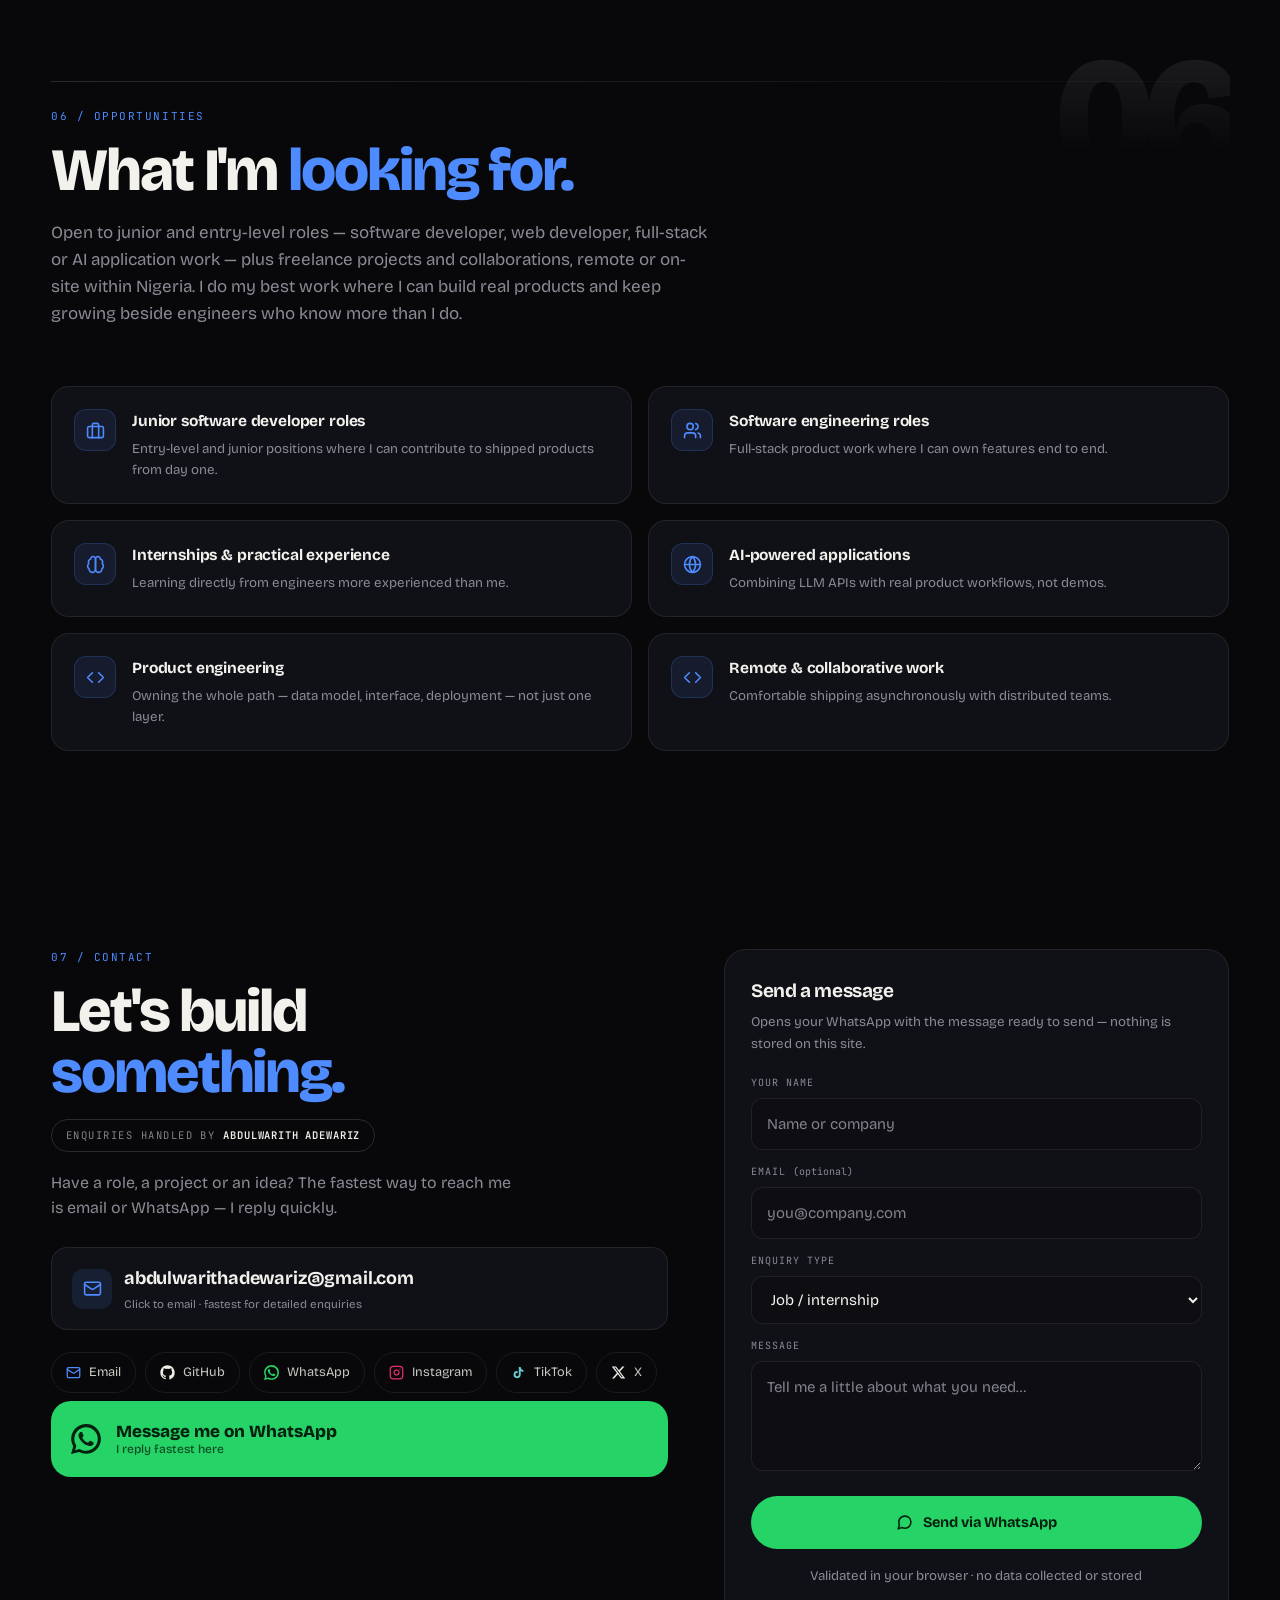
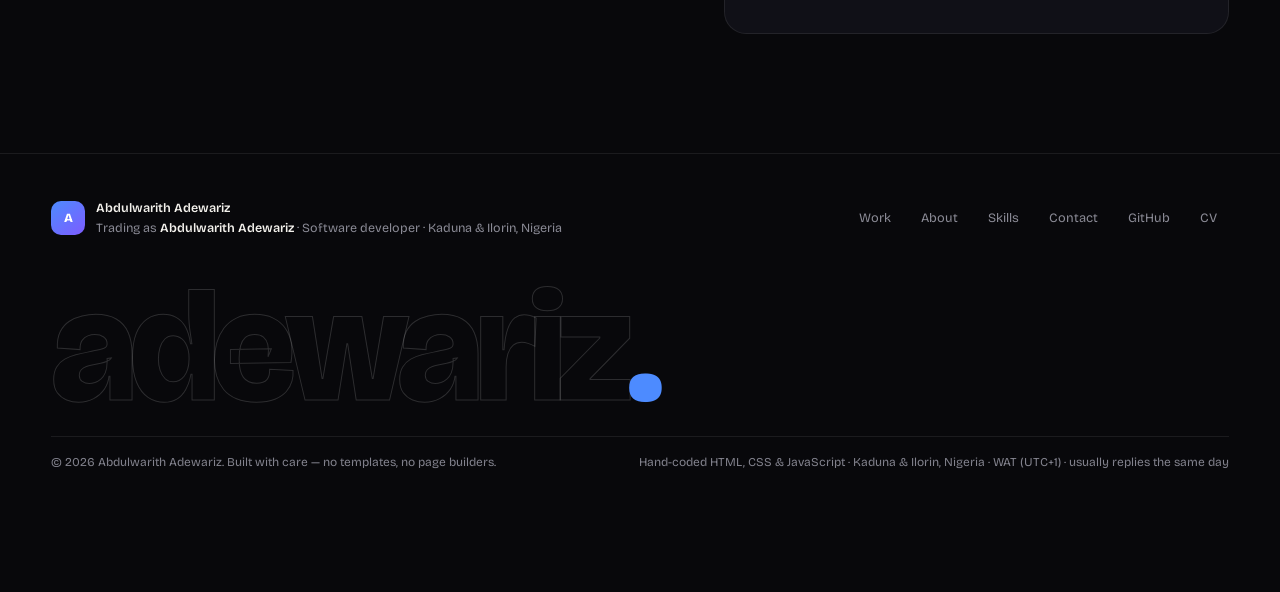
==== commit cce0bded: "Show only live projects: remove 3 concepts, add Run to Rave, Madeezah Bloom Haven, Kaduna Sports" ====
--- a/index.html
+++ b/index.html
@@ -193,7 +193,7 @@
     <div class="sec-head rv">
       <span class="mono">01 / selected work</span>
       <h2>Things I've <em>built.</em></h2>
-      <p>Two products — Machora and Deenly — are live and in active development. Dopamind is hosted and in progress, and the three concepts are marked <b>updates in progress</b>. Each card states exactly where the project stands — no inflated claims.</p>
+      <p>Five projects are live right now — Machora, Deenly, Run to Rave, Madeezah Bloom Haven and Kaduna Sports — and Dopamind is hosted and in progress. Each card states exactly where the project stands — no inflated claims.</p>
     </div>
     <div class="feat" id="featGrid"><!-- rendered --></div>
     <div class="pgrid" id="projGrid"><!-- rendered --></div>
@@ -203,9 +203,9 @@
         <article class="pcard"><div class="pc-body"><h3><a href="projects/machora.html">Machora</a></h3><p>Full-stack football platform — live scores, match centres and head-to-head history.</p></div></article>
         <article class="pcard"><div class="pc-body"><h3><a href="projects/deenly.html">Deenly</a></h3><p>Installable Islamic lifestyle web app — prayer times, adhan notifications and Qibla direction.</p></div></article>
         <article class="pcard"><div class="pc-body"><h3><a href="projects/dopamind.html">Dopamind</a></h3><p>AI-powered study studio — courses, notes, tasks and AI-generated flashcards.</p></div></article>
-        <article class="pcard"><div class="pc-body"><h3><a href="projects/echo-world.html">Echo World</a></h3><p>Game-design concept — an interactive world that remembers players' choices.</p></div></article>
-        <article class="pcard"><div class="pc-body"><h3><a href="projects/reality-lens.html">Reality Lens</a></h3><p>Camera-first discovery and learning concept — point your phone, learn about the world.</p></div></article>
-        <article class="pcard"><div class="pc-body"><h3><a href="projects/future-you.html">Future You</a></h3><p>Interactive personal-planning concept — goal setting and scenario exploration.</p></div></article>
+        <article class="pcard"><div class="pc-body"><h3><a href="https://runtorave.vercel.app" rel="noopener noreferrer">Run to Rave 2026</a></h3><p>Festive-season event site — countdown, programme and ticket registration for MTC.</p></div></article>
+        <article class="pcard"><div class="pc-body"><h3><a href="https://madeezah-bloom-haven.vercel.app" rel="noopener noreferrer">Madeezah Bloom Haven</a></h3><p>Counselling &amp; coaching brand site — booking, ebook shop and WhatsApp client flow.</p></div></article>
+        <article class="pcard"><div class="pc-body"><h3><a href="https://kadunasport.vercel.app" rel="noopener noreferrer">Kaduna Sports</a></h3><p>Ministry of Sports platform — verified athletes, 3D venues and live sports wire.</p></div></article>
       </div>
     </noscript>
 
@@ -253,7 +253,7 @@
           <div class="fact"><span>Timezone</span><b>WAT (UTC+1)</b></div>
           <div class="fact"><span>Focus</span><b>Full-stack · AI apps</b></div>
           <div class="fact"><span>Core stack</span><b>Python · TypeScript</b></div>
-          <div class="fact"><span>Products live</span><b>Machora · Deenly</b></div>
+          <div class="fact"><span>Products live</span><b>Machora · Deenly · Kaduna Sports +2</b></div>
           <div class="fact"><span>Open to</span><b>Junior · internship · remote</b></div>
           <div class="fact"><span>Response time</span><b>Usually same day</b></div>
         </div>
